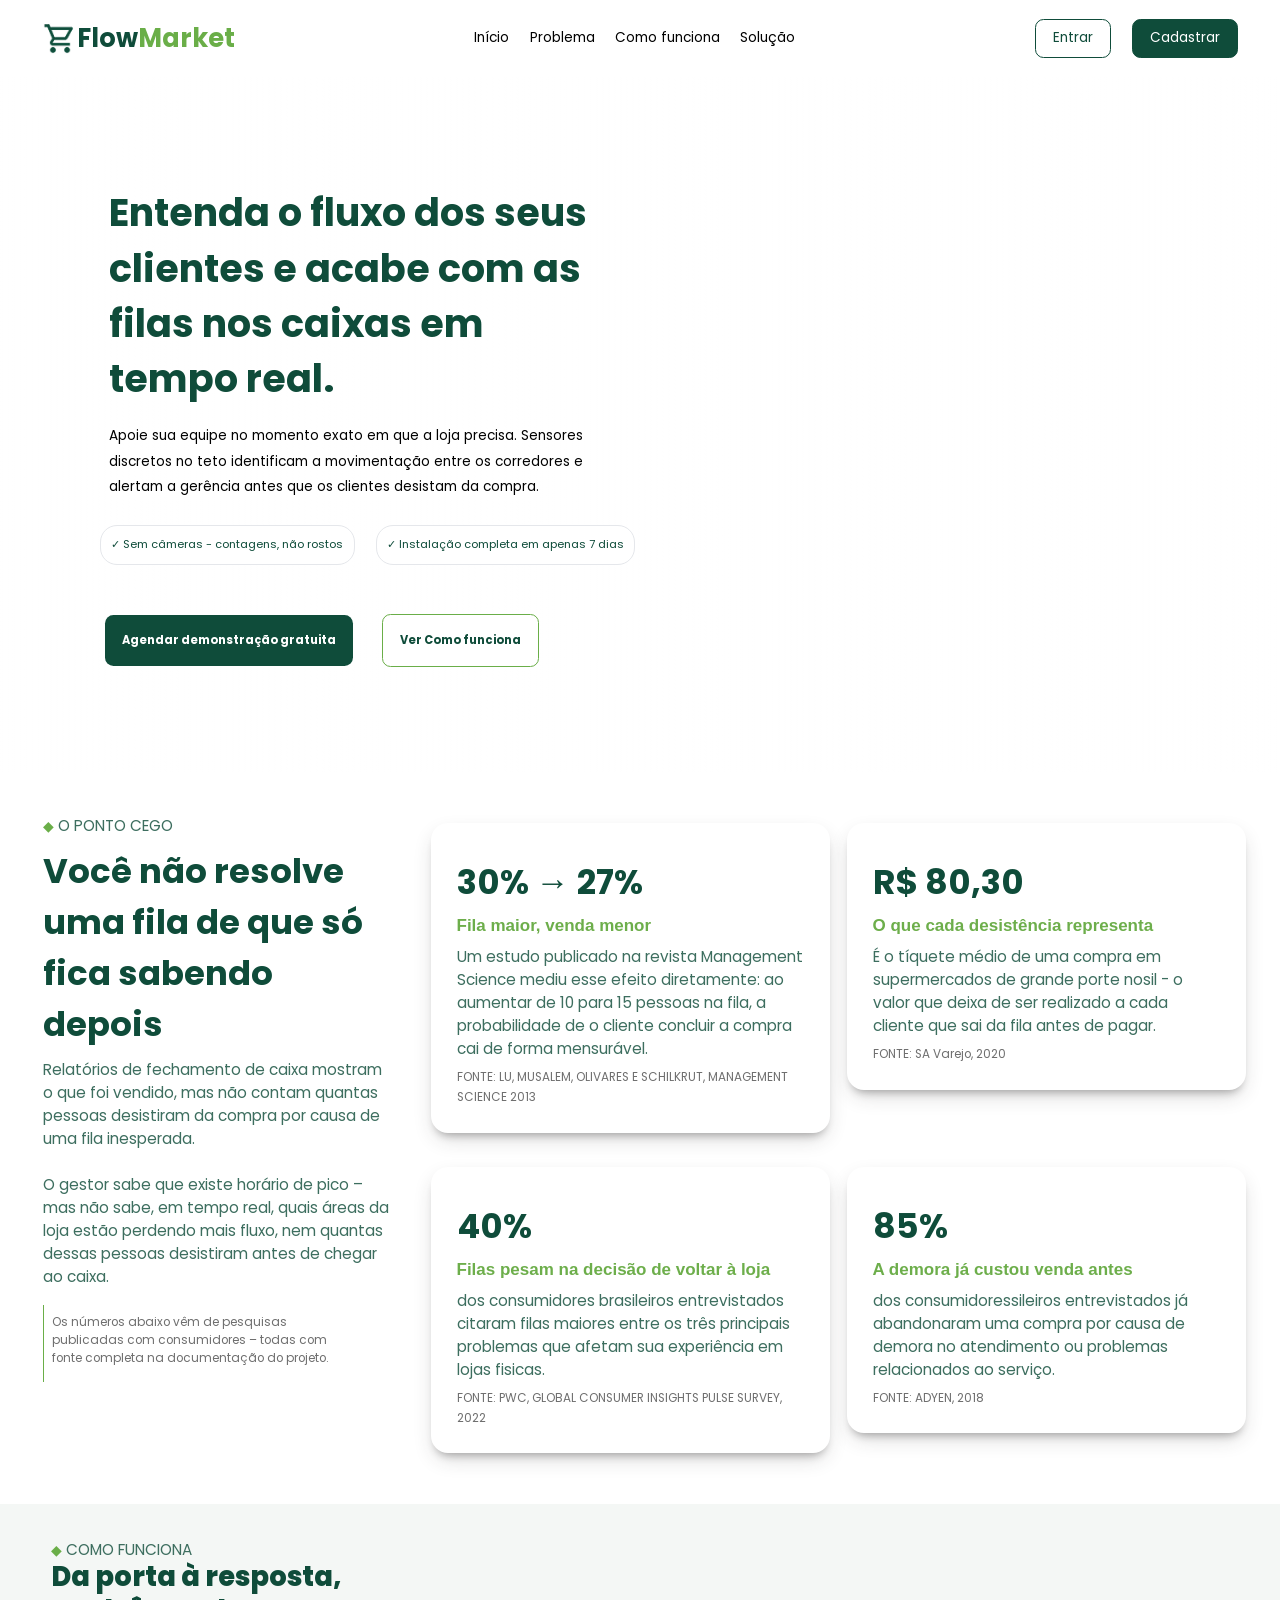
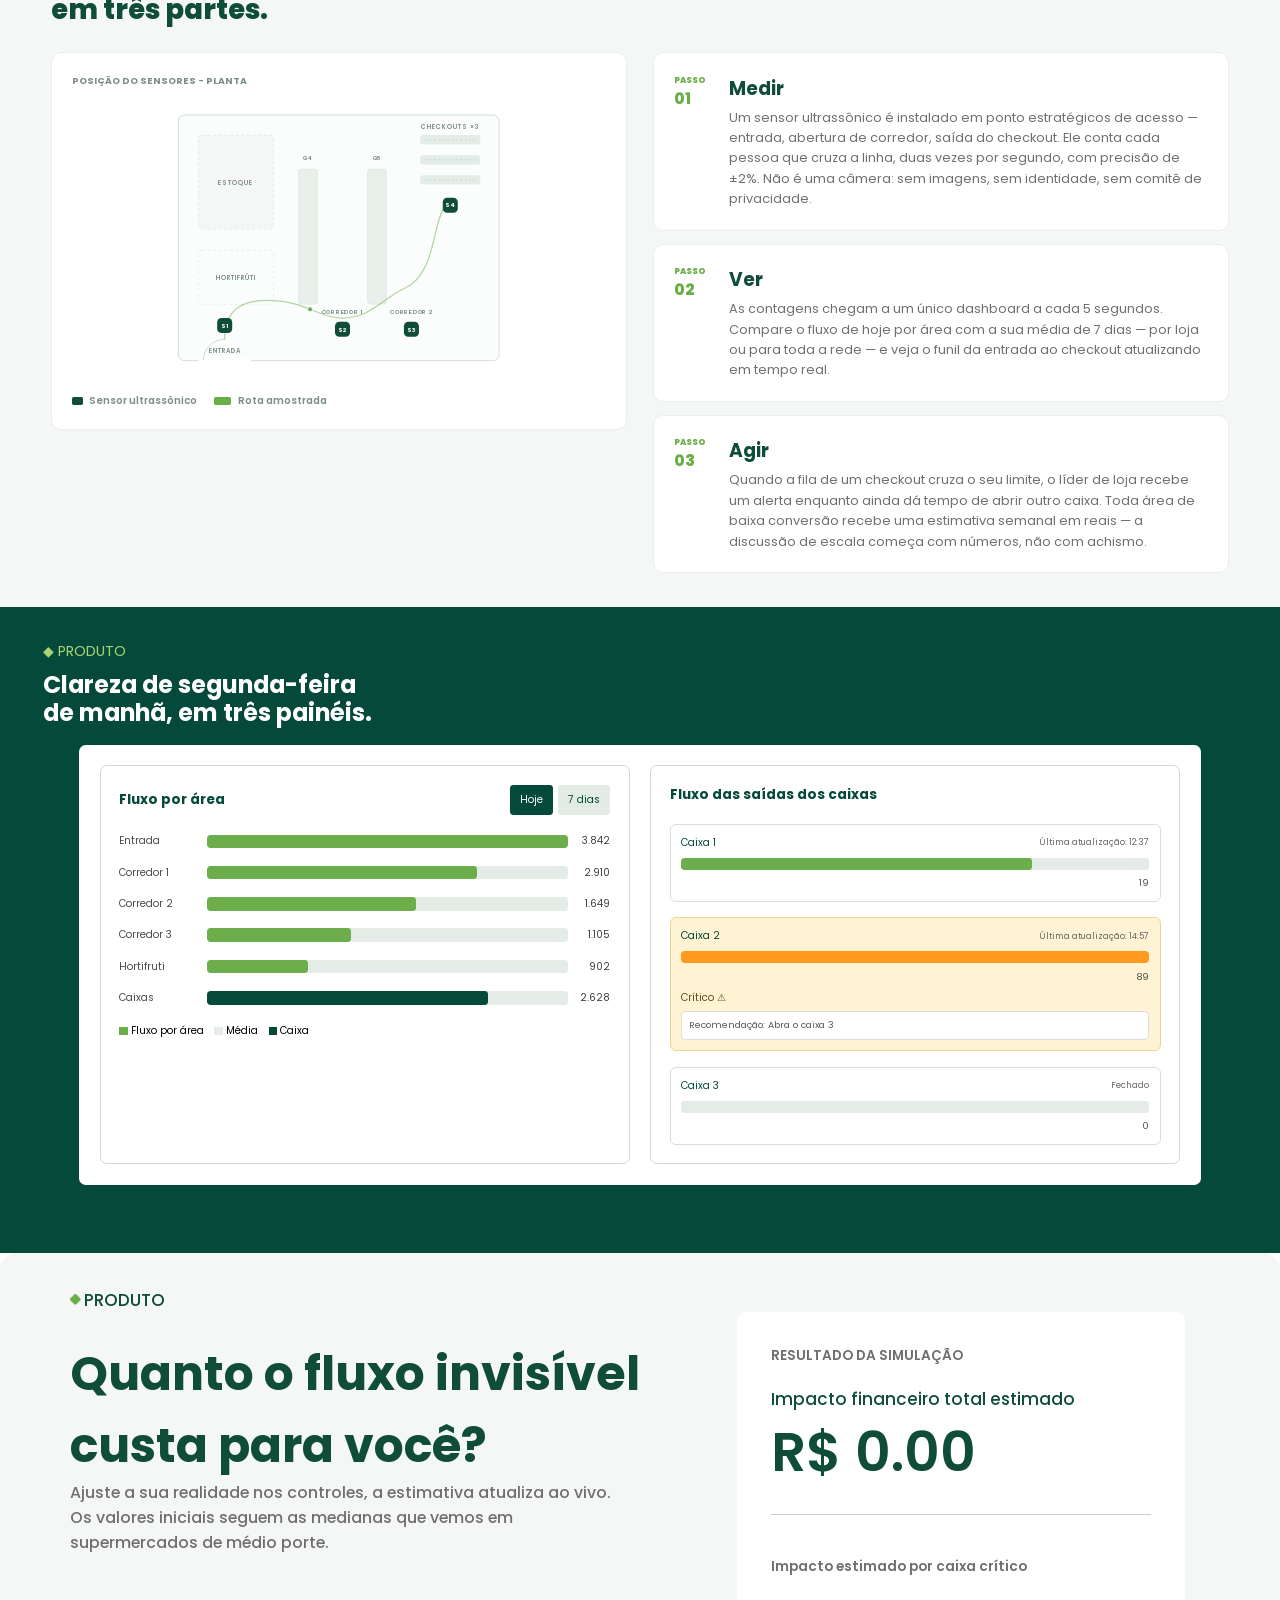
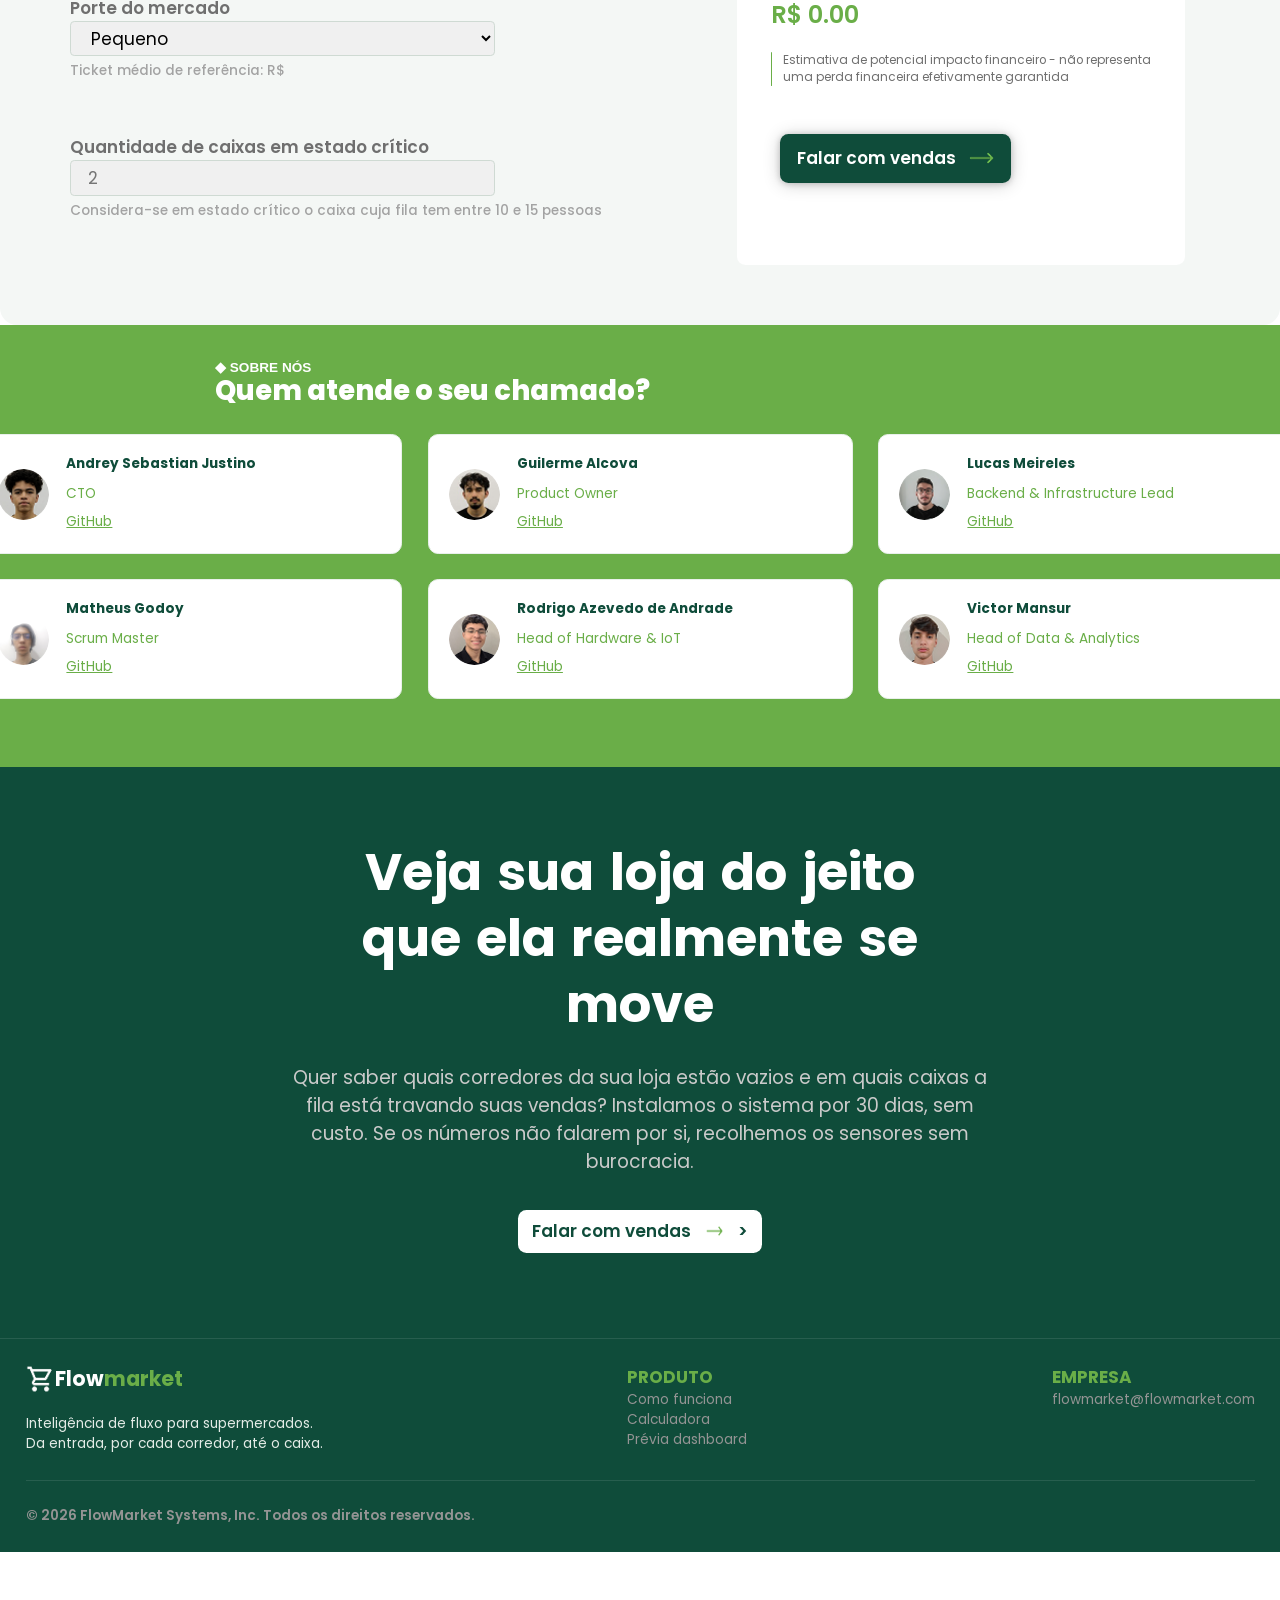
==== public/index.html @ 77f76672 "feat: adiciona páginas de dashboard, login e registros com suas respectivas funcionalidades - Criado" ====
<!DOCTYPE html>
<html lang="pt-br">

<head>
    <meta charset="UTF-8">
    <meta name="viewport" content="width=device-width, initial-scale=1.0">
    <link rel="stylesheet" href="./css/style.css">
    <title>FlowMarket</title>
</head>

<body>
    <header class="cabecaLhoDash">
        <h1>
            <div class="molduraLogo">
                <img src="./img/iconCart.png" alt="FlowMarket" />
            </div>
            Flow<span>Market</span>
        </h1>
        <nav class="navegacaoPrincipal" aria-label="Navegação principal">
            <a href="#hero">Início</a>
            <a href="#problema">Problema</a>
            <a href="#como-funciona">Como funciona</a>
            <a href="#solucao">Solução</a>
        </nav>
        <div class="acoesCabecalho">
            <a class="botaoEntrar" href="./pages/login.html">Entrar</a>
            <a class="botaoCadastrar" href="./pages/cadastro.html">Cadastrar</a>
        </div>
    </header>
    <section class="fundo_secaoHero" id="hero">
        <section class="divisao_secaoHero">
            <section class="texto_esquerdo_secaoHero">
                <h1 class="titulo_secaoHero">Entenda o fluxo dos seus clientes e acabe com as filas nos caixas em tempo
                    real.</h1>
                <p class="paragrafo_secaoHero">Apoie sua equipe no momento exato em que a loja precisa. Sensores
                    discretos no teto
                    identificam a movimentação
                    entre os corredores e alertam a gerência antes que os clientes desistam da compra.</p>
                <div>
                    <span class="salsicha">✓ Sem câmeras - contagens, não rostos</span>
                    <span class="salsicha">✓ Instalação completa em apenas 7 dias</span><br><br>
                </div>

                <div>
                    <button class="botao_agendar_secaoHero">Agendar demonstração gratuita</button>
                    <button class="botao_comoFunciona_secaoHero">Ver Como funciona</button>
                </div>
            </section>
        </section>
    </section>


    <!--PROBLEMA-->
    <section class="divisao_secaoProblema" id="problema">
        <section>
            <span class="cego_secaoProblema">◆</span><span class="paragrafo_secaoProblema"> O PONTO CEGO</span>

            <p class="titulo_eSubs_secaoProblema"> Você não resolve uma fila de que só fica sabendo depois</p>

            <div class="paragrafo_secaoProblema">

                Relatórios de fechamento de caixa mostram o que foi vendido, mas não contam quantas pessoas
                desistiram da compra por causa de uma fila inesperada.
                <br><br>
                O gestor sabe que existe horário de pico – mas não sabe, em tempo real, quais áreas da loja
                estão perdendo mais fluxo, nem quantas dessas pessoas desistiram antes de chegar ao caixa.


            </div>
            <div class="risco_secaoProblema">

                <div class="fonte_secaoProblema">
                    Os números abaixo vêm de pesquisas publicadas com consumidores – todas com fonte completa na
                    documentação do projeto.
                </div>
            </div>

        </section>


        <section class="blocos_secaoProblema">

            <div class="card_individual_secaoProblema">
                <h3 class="titulo_eSubs_secaoProblema">30% → 27%</h3>
                <h5 class="sub-tituloBlocos_secaoProblema ">Fila maior, venda menor</h5>
                <p class="paragrafo_secaoProblema">Um estudo publicado na revista Management Science mediu esse efeito
                    diretamente:
                    ao aumentar de 10 para 15 pessoas na fila, a probabilidade de o cliente concluir a
                    compra
                    cai de forma mensurável.</p>
                <span class="fonte_secaoProblema"> FONTE: LU, MUSALEM, OLIVARES E SCHILKRUT, MANAGEMENT SCIENCE
                    2013</span>

            </div>

            <div class="card_individual_secaoProblema">
                <h3 class="titulo_eSubs_secaoProblema">R$ 80,30</h3>
                <h5 class="sub-tituloBlocos_secaoProblema ">O que cada desistência representa</h5>
                <p class="paragrafo_secaoProblema">É o tíquete médio de uma compra em supermercados de grande porte
                    nosil - o valor
                    que
                    deixa de ser realizado a cada cliente que sai da fila antes de pagar.</p>
                <span class="fonte_secaoProblema">FONTE: SA Varejo, 2020</span>
            </div>

            <div class="card_individual_secaoProblema">
                <h3 class="titulo_eSubs_secaoProblema">40%</h3>
                <h5 class="sub-tituloBlocos_secaoProblema ">Filas pesam na decisão de voltar à loja</h5>
                <p class="paragrafo_secaoProblema">dos consumidores brasileiros entrevistados citaram filas maiores
                    entre os três
                    principais
                    problemas que afetam sua experiência em lojas fisicas.</p>
                <span class="fonte_secaoProblema"> FONTE: PWC, GLOBAL CONSUMER INSIGHTS PULSE SURVEY, 2022</span>
            </div>

            <div class="card_individual_secaoProblema">
                <h3 class="titulo_eSubs_secaoProblema">85%</h3>
                <h5 class="sub-tituloBlocos_secaoProblema ">A demora já custou venda antes</h5>
                <p class="paragrafo_secaoProblema">dos consumidoressileiros entrevistados já abandonaram uma compra por
                    causa de
                    demora
                    no atendimento ou problemas relacionados ao serviço.</p>
                <span class="fonte_secaoProblema">FONTE: ADYEN, 2018</span>
            </div>

        </section>
    </section>



    <div class="body-f" id="como-funciona">
            <div class="div-header">
                <span class="cego_secaoProblema">◆</span>
                <span class="paragrafo_secaoProblema">COMO FUNCIONA</span>
                <h1 class="h1-como_funciona">Da porta à resposta,<br>em três partes.</h1>
            </div>
            
        <div class="container_planta">
            <div class="content-grid">
                <div class="card card-diagram">
                    <h2 class="card-title">POSIÇÃO DO SENSORES - PLANTA</h2>


                    <div class="floorplan-placeholder">

                        <svg preserveAspectRatio="xMidYMid meet" viewBox="0 0 560 440" fill="none" style="width:100%"
                            aria-label="Planta da loja com sensores">
                            <rect x="24" y="24" width="512" height="392" rx="10" fill="#FBFDFC" stroke="#0F4C3A"
                                stroke-opacity=".18" stroke-width="1.5" />
                            <rect x="56" y="56" width="120" height="150" rx="6" fill="#F4F7F5" stroke="#0F4C3A"
                                stroke-opacity=".14" stroke-dasharray="4 5" />
                            <text x="116" y="136" text-anchor="middle" font-size="10" font-weight="600"
                                letter-spacing="1.6" fill="#7c8f87" font-family="Poppins">ESTOQUE</text>
                            <rect x="410" y="56" width="96" height="15" rx="4" fill="#E4ECE7" />
                            <rect x="410" y="88" width="96" height="15" rx="4" fill="#E4ECE7" />
                            <rect x="410" y="120" width="96" height="15" rx="4" fill="#E4ECE7" />
                            <line x1="418" y1="63.5" x2="498" y2="63.5" stroke="#0F4C3A" stroke-opacity=".25"
                                stroke-dasharray="3 4" />
                            <line x1="418" y1="95.5" x2="498" y2="95.5" stroke="#0F4C3A" stroke-opacity=".25"
                                stroke-dasharray="3 4" />
                            <line x1="418" y1="127.5" x2="498" y2="127.5" stroke="#0F4C3A" stroke-opacity=".25"
                                stroke-dasharray="3 4" />
                            <text x="458" y="46" text-anchor="middle" font-size="10" font-weight="600"
                                letter-spacing="1.6" fill="#7c8f87" font-family="Poppins">CHECKOUTS ×3</text>
                            <rect x="216" y="110" width="30" height="216" rx="5" fill="#E9F0EB" stroke="#0F4C3A"
                                stroke-opacity=".1" />
                            <rect x="326" y="110" width="30" height="216" rx="5" fill="#E9F0EB" stroke="#0F4C3A"
                                stroke-opacity=".1" />
                            <text x="231" y="96" text-anchor="middle" font-size="9.5" font-weight="600"
                                letter-spacing="1.2" fill="#7c8f87" font-family="Poppins">G4</text>
                            <text x="341" y="96" text-anchor="middle" font-size="9.5" font-weight="600"
                                letter-spacing="1.2" fill="#7c8f87" font-family="Poppins">G5</text>
                            <text x="286" y="342" text-anchor="middle" font-size="9.5" font-weight="600"
                                letter-spacing="1.2" fill="#7c8f87" font-family="Poppins">CORREDOR 1</text>
                            <text x="396" y="342" text-anchor="middle" font-size="9.5" font-weight="600"
                                letter-spacing="1.2" fill="#7c8f87" font-family="Poppins">CORREDOR 2</text>
                            <rect x="56" y="240" width="120" height="86" rx="6" stroke="#0F4C3A" stroke-opacity=".14"
                                stroke-dasharray="4 5" />
                            <text x="116" y="288" text-anchor="middle" font-size="10" font-weight="600"
                                letter-spacing="1.6" fill="#7c8f87" font-family="Poppins">HORTIFRÚTI</text>
                            <line x1="56" y1="416" x2="140" y2="416" stroke="#fff" stroke-width="4" />
                            <path d="M64,416 a34,34 0 0 1 34,-34" stroke="#0F4C3A" stroke-opacity=".25"
                                stroke-width="1.2" />
                            <text x="98" y="404" text-anchor="middle" font-size="10" font-weight="600"
                                letter-spacing="1.6" fill="#7c8f87" font-family="Poppins">ENTRADA</text>
                            <path id="plan-route"
                                d="M98,382 C98,330 130,318 176,320 C226,322 250,348 286,348 C330,348 348,318 386,300 C420,284 428,240 436,206 C442,180 448,168 458,162"
                                stroke="#6AAE48" stroke-opacity=".5" stroke-width="2" stroke-linecap="round"
                                class="flow-dash" />
                            <circle r="4" fill="#6AAE48" stroke="#fff" stroke-width="1.4">
                                <animateMotion dur="7s" repeatCount="indefinite">
                                    <mpath href="#plan-route" />
                                </animateMotion>
                            </circle>
                            <g>
                                <circle cx="98" cy="360" r="7" fill="#6AAE48" class="sd" />
                                <rect x="86" y="348" width="24" height="24" rx="7" fill="#0F4C3A" /><text x="98"
                                    y="363.5" text-anchor="middle" fill="#fff" font-size="9.5" font-weight="700"
                                    font-family="Poppins">S1</text>
                            </g>
                            <g>
                                <circle cx="286" cy="366" r="7" fill="#6AAE48" class="sd" />
                                <rect x="274" y="354" width="24" height="24" rx="7" fill="#0F4C3A" /><text x="286"
                                    y="369.5" text-anchor="middle" fill="#fff" font-size="9.5" font-weight="700"
                                    font-family="Poppins">S2</text>
                            </g>
                            <g>
                                <circle cx="396" cy="366" r="7" fill="#6AAE48" class="sd" />
                                <rect x="384" y="354" width="24" height="24" rx="7" fill="#0F4C3A" /><text x="396"
                                    y="369.5" text-anchor="middle" fill="#fff" font-size="9.5" font-weight="700"
                                    font-family="Poppins">S3</text>
                            </g>
                            <g>
                                <circle cx="458" cy="168" r="7" fill="#6AAE48" class="sd" />
                                <rect x="446" y="156" width="24" height="24" rx="7" fill="#0F4C3A" /><text x="458"
                                    y="171.5" text-anchor="middle" fill="#fff" font-size="9.5" font-weight="700"
                                    font-family="Poppins">S4</text>
                            </g>
                        </svg>
                    </div>


                    <div class="legend">
                        <div class="legend-item">
                            <span class="legend-color sensor-color"></span>
                            <span>Sensor ultrassônico</span>
                        </div>
                        <div class="legend-item">
                            <span class="legend-color route-color"></span>
                            <span>Rota amostrada</span>
                        </div>
                    </div>
                </div>


                <div class="steps-column">


                    <div class="card step-card step-1">
                        <div class="step-badge">
                            <span class="step-label">PASSO</span>
                            <span class="step-number">01</span>
                        </div>
                        <div class="step-content">
                            <h3 class="h3-como_funciona">Medir</h3>
                            <p class="p-como_funciona">Um sensor ultrassônico é instalado em ponto estratégicos de
                                acesso — entrada, abertura de corredor, saída do checkout. Ele conta cada pessoa que
                                cruza a linha, duas vezes por segundo, com precisão de ±2%. Não é uma câmera: sem
                                imagens, sem identidade, sem comitê de privacidade.</p>
                        </div>
                    </div>


                    <div class="card step-card step-2">
                        <div class="step-badge">
                            <span class="step-label">PASSO</span>
                            <span class="step-number">02</span>
                        </div>
                        <div class="step-content">
                            <h3 class="h3-como_funciona">Ver</h3>
                            <p class="p-como_funciona">As contagens chegam a um único dashboard a cada 5 segundos.
                                Compare o fluxo de hoje por área com a sua média de 7 dias — por loja ou para toda a
                                rede — e veja o funil da entrada ao checkout atualizando em tempo real.</p>
                        </div>
                    </div>


                    <div class="card step-card step-3">
                        <div class="step-badge">
                            <span class="step-label">PASSO</span>
                            <span class="step-number">03</span>
                        </div>
                        <div class="step-content">
                            <h3 class="h3-como_funciona">Agir</h3>
                            <p class="p-como_funciona">Quando a fila de um checkout cruza o seu limite, o líder de loja
                                recebe um alerta enquanto ainda dá tempo de abrir outro caixa. Toda área de baixa
                                conversão recebe uma estimativa semanal em reais — a discussão de escala começa com
                                números, não com achismo.</p>
                        </div>
                    </div>

                </div>

            </div>
        </div>
    </div>

    <section class="fundo" id="solucao">

        <!-- Cabeçalho da página -->
        <div class="ajustes">
            <div class="cabecalho">
                <p class="nomePagina">◆ PRODUTO</p>
                <h1>Clareza de segunda-feira<br>
                    de manhã, em três painéis.</h1>
            </div>

            <!-- Caixa branca que contém os dois painéis -->
            <div class="conteinerPrincipal">

                <!-- Painel da esquerda -->
                <div class="conteiner-grafico1">

                    <div class="cabecalhoGrafico">
                        <h2>Fluxo por área</h2>

                        <div class="opcoes-periododedias">
                            <button>Hoje</button>
                            <button>7 dias</button>
                        </div>
                    </div>

                    <!-- Barras do fluxo por área -->
                    <div class="linhaGrafico">
                        <span>Entrada</span>
                        <div class="barraFundo">
                            <div class="grafico1verdeclaro"></div>
                        </div>
                        <small>3.842</small>
                    </div>

                    <div class="linhaGrafico">
                        <span>Corredor 1</span>
                        <div class="barraFundo">
                            <div class="grafico2verdeclaro"></div>
                        </div>
                        <small>2.910</small>
                    </div>

                    <div class="linhaGrafico">
                        <span>Corredor 2</span>
                        <div class="barraFundo">
                            <div class="grafico3verdeclaro"></div>
                        </div>
                        <small>1.649</small>
                    </div>

                    <div class="linhaGrafico">
                        <span>Corredor 3</span>
                        <div class="barraFundo">
                            <div class="grafico4verdeclaro"></div>
                        </div>
                        <small>1.105</small>
                    </div>

                    <div class="linhaGrafico">
                        <span>Hortifruti</span>
                        <div class="barraFundo">
                            <div class="grafico5verdeclaro"></div>
                        </div>
                        <small>902</small>
                    </div>

                    <div class="linhaGrafico">
                        <span>Caixas</span>
                        <div class="barraFundo">
                            <div class="grafico1verdeescuro"></div>
                        </div>
                        <small>2.628</small>
                    </div>

                    <!-- Legenda das cores -->
                    <div class="legenda">
                        <span><i class="corVerde"></i> Fluxo por área</span>
                        <span><i class="corMedia"></i> Média</span>
                        <span><i class="corEscura"></i> Caixa</span>
                    </div>

                </div>

                <!-- Painel da direita -->
                <div class="conteiner-grafico2">

                    <div class="cabecalhoGrafico">
                        <h2>Fluxo das saídas dos caixas</h2>
                    </div>

                    <!-- Caixa 1: barra verde -->
                    <div class="cartaoCaixa">
                        <div class="textoCaixa">
                            <span>Caixa 1</span>
                            <small>Última atualização: 12:37</small>
                        </div>

                        <div class="barraFundo barraCaixa">
                            <div class="grafico1laranja"></div>
                        </div>

                        <small class="numeroCaixa">19</small>
                    </div>

                    <!-- Caixa 2: barra laranja e aviso -->
                    <div class="cartaoCaixa avisoCaixa">
                        <div class="textoCaixa">
                            <span>Caixa 2</span>
                            <small>Última atualização: 14:57</small>
                        </div>

                        <div class="barraFundo barraCaixa">
                            <div class="grafico2laranja"></div>
                        </div>

                        <small class="numeroCaixa">89</small>

                        <div class="textoCritico">
                            <p>Crítico ⚠</p>
                            <div class="recomendacao">
                                Recomendação: Abra o caixa 3
                            </div>
                        </div>
                    </div>

                    <!-- Caixa 3: barra sem preenchimento -->
                    <div class="cartaoCaixa">
                        <div class="textoCaixa">
                            <span>Caixa 3</span>
                            <small>Fechado</small>
                        </div>

                        <div class="barraFundo barraCaixa">
                            <div class="grafico3laranja"></div>
                        </div>

                        <small class="numeroCaixa">0</small>
                    </div>

                </div>

            </div>
        </div>

    </section>

    <section class="calculadora_panel">
        <div class="calculadora">
            <span class="medium green center" style="font-size: 20px;"> <img src="img/Rectangle.png" alt="cristal">
                PRODUTO </span>
            <h1 class="title"> Quanto o fluxo invisível <br> custa para você? </h1>
            <h3 class="medium"> Ajuste a sua realidade nos controles, a estimativa atualiza ao vivo. <br> Os valores
                iniciais seguem as
                medianas que vemos em <br> supermercados de médio porte. </h3><br><br>

            <div class="input">
                Porte do mercado <br>
                <select name="" id="ipt_escala" onchange="calcular()">
                    <option selected="selected" value="pequeno">Pequeno</option>
                    <option value="medio">Médio</option>
                    <option value="grande">Grande</option>
                </select> <br>
                <span class="subtitle">Ticket médio de referência: R$ <span id="valor_ticket"></span></span><br><br>
                <br>
            </div>

            <div class="input">Quantidade de caixas em estado crítico<br><input type="number" id="ipt_caixas"
                    placeholder="2" oninput="calcular()"><br>
                <span class="subtitle">Considera-se em estado crítico o caixa cuja fila tem entre 10 e 15 pessoas</span>
            </div> <br><br>

        </div>

        <div class="mostra">
            <span class="semibold">RESULTADO DA SIMULAÇÃO</span><br><br>
            <span class="medium medium_size" style="color: #0F4C3A;">Impacto financeiro total estimado</span> <br>
            <span class="semibold green" style="font-size: 64px;">
                R$ <span id="total">0.00</span>
            </span>

            <div class="linha"></div><br>

            <span class="semibold">Impacto estimado por caixa crítico<br><br>
                <span class="lime" style="font-size: 28px;">R$ <span id="total_por_caixa">0.00</span></span>
            </span><br><br>
            <div class="aviso">
                <div class="linha_verde"></div>
                <span style="font-size: 14px;">
                    Estimativa de potencial impacto financeiro - não representa <br>
                    uma perda financeira efetivamente garantida
                </span>
            </div> <br><br>


            <button class="btn_calculadora" onclick="saiba_mais()">Falar com vendas<img src="img/Right_Arrow.png"
                    style="margin-left: 15px;" alt="flecha"></button><br><br>
        </div>
    </section>

    <div class="corpo-principal">
        <div class="container">



            <div class="div-cabecalho">
                <span class="sub-titulo">◆ SOBRE NÓS</span>
                <h1 class="h1-stilo">Quem atende o seu chamado?</h1>
            </div>

            <div class="container-time">


                <div class="card card_membro">
                    <img src="./img/andrey.png" alt="Andrey Sebastian Justino" class="avatar">
                    <div class="membro-info">
                        <h3 class="h3-stilo">Andrey Sebastian Justino</h3>
                        <span class="sub_titulo2">CTO</span>
                        <a href="" class="sub_titulo2">GitHub</a>
                    </div>
                </div>

                <div class="card card_membro">
                    <img src="./img/guilerme.png" alt="Guilerme Alcova" class="avatar">
                    <div class="membro-info">
                        <h3 class="h3-stilo">Guilerme Alcova</h3>
                        <span class="sub_titulo2">Product Owner</span>
                        <a href="" class="sub_titulo2">GitHub</a>
                    </div>
                </div>

                <div class="card card_membro">
                    <img src="./img/lucas.pg.png" alt="Lucas Meireles" class="avatar">
                    <div class="membro-info">
                        <h3 class="h3-stilo">Lucas Meireles</h3>
                        <span class="sub_titulo2">Backend & Infrastructure Lead</span>
                        <a href="" class="sub_titulo2">GitHub</a>
                    </div>
                </div>

                <div class="card card_membro">
                    <img src="./img/matheus.png" alt="Matheus Godoy" class="avatar">
                    <div class="membro-info">
                        <h3 class="h3-stilo">Matheus Godoy</h3>
                        <span class="sub_titulo2">Scrum Master</span>
                        <a href="" class="sub_titulo2">GitHub</a>
                    </div>
                </div>

                <div class="card card_membro">
                    <img src="./img/rodrigo.png" alt="Rodrigo Azevedo de Andrade" class="avatar">
                    <div class="membro-info">
                        <h3 class="h3-stilo">Rodrigo Azevedo de Andrade</h3>
                        <span class="sub_titulo2">Head of Hardware & IoT</span>
                        <a href="" class="sub_titulo2">GitHub</a>
                    </div>
                </div>

                <div class="card card_membro">
                    <img src="./img/victor.png" alt="Victor Mansur" class="avatar">
                    <div class="membro-info">
                        <h3 class="h3-stilo">Victor Mansur</h3>
                        <span class="sub_titulo2">Head of Data & Analytics</span>
                        <a href="" class="sub_titulo2">GitHub</a>
                    </div>
                </div>
            </div>


        </div>

    </div>

    <section class="cta-body">
        <div>
            <h1 class="title-cta">Veja sua loja do jeito que ela realmente se move</h1>
        </div>
        <div>
            <p class="text-cta">Quer saber quais corredores da sua loja estão vazios e em quais caixas a fila
                está travando suas vendas? Instalamos o sistema por 30 dias, sem custo. Se
                os números não falarem por si, recolhemos os sensores sem burocracia.</p>
        </div>
        <div>
            <button class="text-button-cta">Falar com vendas<img src="img/seta.png" class="icon-cta">>
            </button>
        </div>
    </section>

    <footer class="footer_panel">
        <div class="footer_row">
            <div class="footer_tab white"> <span class="logo"><img src="img/Shopping_Cart.png" alt="Carrinho"><b
                        style="color: white;">Flow</b>market</span><br> Inteligência de fluxo para supermercados.
                <br> Da entrada, por cada corredor, até o caixa.
            </div>
            <div class="footer_tab">
                <h2>PRODUTO</h2> Como funciona <br> Calculadora <br> Prévia dashboard
            </div>
            <div class="footer_tab ">
                <h2>EMPRESA</h2> flowmarket@flowmarket.com
            </div>
        </div>
        <span class="footer_direitos"> © 2026 FlowMarket Systems, Inc. Todos os direitos reservados. </span>
    </footer>
</body>
<script>
    function calcular() {
        let escala = ipt_escala.value;
        let caixas = Number(ipt_caixas.value);
        let ticket = 0;
        let clientes = 0;

        if (caixas <= 0) {
            caixas = 0
        }

        if (escala == 'pequeno') {
            ticket = 57.90
            clientes = 5
        } else if (escala == 'medio') {
            ticket = 69.10
            clientes = 7
        } else if (escala == 'grande') {
            ticket = 80.30
            clientes = 10
        }

        valor_ticket.innerHTML = ticket;

        let renda_total = Number(ticket * caixas * clientes).toFixed(2);
        let perda_caixa = Number(renda_total * 0.1).toFixed(2);
        let total_caixa = perda_caixa / caixas;

        total.innerHTML = perda_caixa

        if (isNaN(total_caixa) || caixas <= 0) {
            total_por_caixa.innerHTML = 0.00
        }
        else {
            total_por_caixa.innerHTML = (total_caixa).toFixed(2)
        }
    }

    function saiba_mais() {
        alert("Link para outra página")
    }
</script>

</html>
---- public/css/style.css ----
@import url('https://fonts.googleapis.com/css2?family=Poppins:wght@400;500;600;700&display=swap');
body{
    zoom: 0.85;
}
*{
    margin: 0;
    padding: 0;
    box-sizing: border-box;
    font-family: "Poppins", sans-serif;
}

.cabecaLhoDash {
    display: flex;
    align-items: center;
    justify-content: space-between;
    gap: 32px;
    padding: 20px 50px;
}

.cabecaLhoDash h1 {
    display: flex;
    align-items: center;
    flex-shrink: 0;
    color: #0F4C3A;
    font-size: 30px;
}

.cabecaLhoDash h1 span {
    color: #6AAE48;
}

.cabecaLhoDash .molduraLogo {
    height: 50px;
    width: 40px;
}

.cabecaLhoDash .molduraLogo img {
    height: 100%;
    width: 100%;
}

.navegacaoPrincipal,
.acoesCabecalho {
    display: flex;
    align-items: center;
    gap: 24px;
}

.navegacaoPrincipal a {
    color: #000000;
    cursor: pointer;
    text-decoration: none;
    transition: color 0.2s ease, font-weight 0.2s ease;
}

.navegacaoPrincipal a:hover {
    color: #6AAE48;
    font-weight: bold;
}

.acoesCabecalho a {
    display: inline-flex;
    align-items: center;
    justify-content: center;
    min-height: 44px;
    padding: 10px 20px;
    border: 2px solid #0F4C3A;
    border-radius: 10px;
    text-decoration: none;
    transition: border-color 0.2s ease, background-color 0.2s ease, color 0.2s ease;
}

.botaoEntrar {
    color: #0F4C3A;
    background-color: #FFFFFF;
}

.botaoEntrar:hover {
    border-color: #6AAE48;
}

.botaoCadastrar {
    color: #FFFFFF;
    background-color: #0F4C3A;
    cursor: pointer;
}

.botaoCadastrar:hover {
    background-color: #0b3d2f;
}

html {
    scroll-behavior: smooth;
}

.divisao_secaoHero {
    
    align-items: center;
    gap: 20px;
    padding: 28px;
    justify-content: space-around;
}


.texto_esquerdo_secaoHero {
    border-radius: 45px;
    padding: 80px;
    max-width: 1100px;
    align-items: flex-start;
}


.botao_agendar_secaoHero {
    gap: 20px;
    background-color: #0F4C3A;
    border: 0px solid;
    border-color: #0F4C3A;
    border-radius: 10px;
    padding: 20px;
    color: white;
    font-weight: bold;
    margin: 15px;
}

.botao_comoFunciona_secaoHero {
    gap: 20px;
    background-color: #ffff;
    border: #6aae48 2px solid;
    border-radius: 10px;
    padding: 20px;
    color: #0F4C3A;
    font-weight: bold;
    margin: 15px;

}


.titulo_secaoHero {
    color: #0F4C3A;
    font-weight: bold;
    font-size: 45px;
    margin-top: 20px;
    max-width: 570px;
    margin: 20px;
    line-height: 65px;

}

.paragrafo_secaoHero {
    max-width: 600px;
    margin: 20px;
    line-height: 30px;
}

.salsicha {
    display: inline-flex;
    align-items: center;
    gap: 5px;

    width: fit-content;
    border: solid 2px #E5E7EB;
    border-radius: 20px;
    margin: 10px;
    padding: 12px;
    margin-bottom: 20px;
    color: #0F4C3A;
    background-color: #FFFFFF;

    font-size: 13px;

}



.cartao_secaoHero {
    width: 100%;
    max-width: 500px;
    min-width: 0;
    height: auto;
    background-color: white;
    min-height: 0;
    border: #6aae48 solid 2px;
    border-radius: 20px;
    display: flex;
    flex-direction: column;
    padding: 30px;
}

.sub_lojaCentral_secaoHero {
    display: flex;
    font-weight: bold;
    font-size: 14px;
    color: #0F4C3A;
    align-items: center;
    gap: 10px;
    padding: 15px;
    border-bottom: 1px solid #6aae48;

}

.espaco_card_secaoHero {
    display: grid;
    gap: 10px;
    grid-template-columns: 1fr 1fr 1fr;
    margin-top: 20px;
    width: 100%;

}

.mini_cards_cinzas_secaoHero {
    display: grid;
    border: #E5E7EB solid 1px;
    border-radius: 12px;
    background-color: #E4ECE7;
    padding: 12px;


}

.mini_tit_dosCards_secaoHero {
    color: #0F4C3A;
    font-size: 18px;
    font-weight: bold;

}

.mini_sub_tit_dosCards_secaoHero {
    color: #A9C29C;
    font-size: 8px;
    font-weight: bold;
}

.mini_legenda_secaoHero {
    color: #6aae48;
    font-size: 10px;
    font-weight: bold;
}

.cartao_subtexto_legenda_secaoHero {
    display: flex;
    flex-direction: row;
    margin-top: 20px;
    margin-bottom: 20px;
    margin-right: 8px;
    margin-left: 8px;
    justify-content: space-between;

}

.cartao_subtitulo_secaoHero {
    display: flex;
    font-weight: bold;
    color: #0F4C3A;
    font-size: 13px;
    justify-content: flex-end;
}

.cartao_legendaGrafico_secao_hero {
    display: flex;
    align-items: center;
    font-size: 10px;
    gap: 5px;
    font-weight: bold;
}

.mini_qdd_verde_secaoHero {
    display: flex;
    width: 10px;
    min-width: 0px;
    height: 10px;
    border: #6aae48 solid 1px;
    border-radius: 2px;
    background-color: #6aae48;
}

.mini_qdd_media_secaoHero {
    display: flex;
    width: 10px;
    flex-shrink: 0px;
    height: 10px;
    border: #E4ECE7 solid 1px;
    border-radius: 2px;
    background-color: #E4ECE7;
}


.barras_legenda_secaoHero {
    color: #909090;
    display: flex;
    justify-content: flex-start;
    font-size: 14px;
}

.barra_num_secaoHero {
    display: flex;
    justify-content: flex-end;
    font-size: 10px;
}

.barra_unidade_secaoHero {
    display: grid;
    grid-template-columns: 90px minmax(0, 1fr) 50px;
    align-items: center;
    margin: 8px;
}

.entrada_barra_secaoHero {
    display: flex;
    justify-content: flex-start;
    width: 100%;
    height: 20px;
    border: #6aae48 solid 1px;
    background-color: #6aae48;
    border-radius: 5px;

}

.corredor1_secaoHero {
    display: flex;
    justify-content: flex-start;
    width: 95%;
    height: 20px;
    border: #6aae48 solid 1px;
    background-color: #6aae48;
    border-radius: 5px;
}

.corredor1_media_secaoHero {
    display: flex;
    justify-content: flex-start;
    width: 87%;
    height: 20px;
    border: #E4ECE7 solid 1px;
    background-color: #E4ECE7;
    border-radius: 5px;
}

.corredor2_secaoHero {
    display: flex;
    justify-content: flex-start;
    width: 65%;
    height: 20px;
    border: #6aae48 solid 1px;
    background-color: #6aae48;
    border-radius: 5px;
}

.corredor3_secaoHero {
    display: flex;
    justify-content: flex-start;
    width: 77%;
    height: 20px;
    border: #6aae48 solid 1px;
    background-color: #6aae48;
    border-radius: 5px;
}

.corredor3_secaoHero_media {
    display: flex;
    justify-content: flex-start;
    width: 65%;
    height: 20px;
    border: #E4ECE7 solid 1px;
    background-color: #E4ECE7;
    border-radius: 5px;
}

.caixa_secaoHero {
    display: flex;
    justify-content: flex-start;
    width: 75%;
    height: 20px;
    border: #6aae48 solid 1px;
    background-color: #6aae48;
    border-radius: 5px;
}


.aviso_secaoHero {
    display: flex;
    align-items: center;
    gap: 16px;
    margin-top: 20px;
    width: 100%;
    padding: 12px 16px;
    background-color: #F7FFAD;
    border-radius: 10px;

}

.aviso_icone {
    display: flex;
    align-items: center;
    justify-content: center;
    flex-shrink: 0;
    width: 34px;
    height: 34px;
    color: #FFFFFF;
    background-color: #FFB800;
    clip-path: polygon(50% 0%, 100% 100%, 0% 100%);
    font-size: 0;
}

.aviso_icone::after {
    content: "!";
    font-size: 22px;
    font-weight: bold;
    color: #333333;
    margin-top: 8px;
}

.aviso_conteudo_secaoHero {
    flex: 1;
    min-width: 0;
}

.aviso_titulo_secaoHero {
    color: #111111;
    font-size: 13px;
    font-weight: 700;
    margin-bottom: 3px;
}

.aviso_paragrafo_secaoHero {
    color: #22222223;
    font-size: 11px;
    line-height: 1.45;
    margin: 0;
    max-width: 300px;
}

.fundo_secaoHero {
min-height: 330px;
    background:
        linear-gradient(to left, 
            rgba(255, 255, 255, 0.171), 
            rgba(255, 255, 255, 1)
        ),
        url("https://statics.otvfoco.com.br/2026/02/1-29.webp") center / cover no-repeat;
}


@media (max-width: 768px) {
    .divisao_secaoHero {
        flex-direction: column;
        padding: 10px;
    }

    .titulo_secaoHero {
        font-size: 30px;
        line-height: 40px;
    }

    .cartao_secaoHero {
        padding: 10px;
    }

    .mini_tit_dosCards_secaoHero {
        font-size: 14px;
    }

    .espaco_card_secaoHero {
        grid-template-columns: 1fr 1fr;
    }

    .botao_agendar_secaoHero {
        padding: 10px;
        margin: 5px;
    }

    .botao_comoFunciona_secaoHero {
        padding: 10px;
        margin: 5px;
    }
}






.cego_secaoProblema {  

 

    color: #6aae48;  

 

}  

 

  

 

.paragrafo_secaoProblema {  

 

    flex: 1;  

 

    color: #3D6E5F;  

 

    font-size: 18px;  

 

    max-width: 450px;  

 

    margin-bottom: 8.5px;  

 

}  

 

  

 

.divisao_secaoProblema {  

    display: flex;  

 

    padding: 50px;  

 

    justify-content: space-around;  

 

    align-items: flex-start;  

 

    gap: 40px;  

 

  

 

}  

 

  

 

.risco_secaoProblema {  

 

    border-left: solid 1px #6aae48;  

 

    min-height: 90px;  

 

    padding: 10px;  

 

    margin-top: 20px;  

 

}  

 

  

 

.fonte_secaoProblema {  

 

    font-size: 14px;  

 

    line-height: 1.5;  

 

    color: #6F6F6F;  

 

    max-width: 340px;  

 

    align-items: center;  

 

    text-align: left;  

 

}  

 

  

 

  

 

  

 

.titulo_eSubs_secaoProblema {  

 

    color: #0F4C3A;  

 

    font-weight: bold;  

 

    font-size: 40px;  

 

    margin-bottom: 10px;  

 

    margin-top: 10px;  

 

    max-width: 400px;  

 

}  

 

  

 

.blocos_secaoProblema {  

 

    display: grid;  

 

    grid-template-columns: 2fr 2fr;  

 

    gap: 20px;  

 

}  

 

  

 

  

 

.sub-tituloBlocos_secaoProblema {  

 

    color: #6dae4b;  

 

    font-weight: bold;  

 

    font-family: sans-serif;  

 

    font-size: 20px;  

 

    margin-bottom: 10px;  

 

  

 

}  

 

  

 

.card_individual_secaoProblema {  

 

    width: 100%;  

 

    max-width: 500px;  

 

    min-width: 0;  

 

  

 

    height: fit-content;  

 

    background-color: white;  

 

    box-shadow: 0 10px 25px -5px rgba(46, 40, 40, 0.2),  

 

        0 8px 10px -6px rgba(0, 0, 0, 0.3);  

 

    border-radius: 20px;  

 

    margin: 10px;  

 

    padding: 30px;  

 

}  

 

@media(max-width: 768px) { 

    .divisao_secaoProblema { 

        flex-direction: column; 

        align-items: stretch; 

        padding: 24px; 

    } 

 

    .blocos_secaoProblema { 

        grid-template-columns: 1fr; 

        gap: 15px 

    } 

 

    .paragrafo_secaoProblema { 

        font-size: 16px; 

    } 

 

    .titulo_eSubs_secaoProblema { 

        font-size: 30px; 

    } 

 

    .fonte_secaoProblema { 

        font-size: 13px; 

    } 

 

    .card_individual_secaoProblema { 

        padding: 20px; 

    } 

 

} 

.corpo-principal {
    background-color: #6AAE48;
    display: flex;
    justify-content: center;
    padding: 40px 20px;
    width: 100%;
    color: #6F6F6F;
    padding-bottom: 80px;
}

.container_planta{
display: flex;
    align-items: stretch;
    margin: 0 auto;
    max-width: 100%;
    width: 100%;
}

.container{
    max-width: 1000px;
    width: 100%;
}

.h1-stilo {
    color: #ffff;
}

.div-cabecalho .h1-stilo {
    color: #ffff;
    font-size: 32px;
    font-weight: 800;
    line-height: 1.2;
    margin-bottom: 32px;
}

.sub-titulo {
    color: #ffff;
    font-size: 16px;
    font-family: 'Popins', sans-serif;
    font-weight: 700;
    display: block;

}

.container-time {
    display: grid;
    justify-content: center;
    grid-template-columns: repeat(3, 1fr);
    gap: 30px;
}

.h3-stilo {
    color: #ffff;
}

.card_membro {
    display: flex;
    align-items: center;
    gap: 20px;
    width: 500px;
}

.avatar {
    width: 60px;
    height: 60px;
    border-radius: 50%;
    object-fit: cover;
}

.membro-info {
    display: flex;
    flex-direction: column;
    gap: 10px;

}

.membro-info .h3-stilo {
    color: #0F4C3A;
    font-size: 16px;
    font-weight: 700;
    line-height: 1.2;
    margin-bottom: 4px;
}

.style-link {
    color: #6AAE48;
    text-decoration: none;
}

.sub_titulo2 {
    color: #6AAE48;
    font-weight: 400;
}

@media (max-width: 1000px) {
    .container-time {
        grid-template-columns: repeat(2, 1fr);
    }
}

@media (max-width: 800px) {
    .corpo-principal {
        height: auto;
        padding: 32px 16px;
    }

    .container-time {
        grid-template-columns: 1fr;
    }

    .div-cabecalho .h1-stilo {
        font-size: 28px;
        margin-bottom: 24px;
    }
}


.body-f {
    display: flex;
    flex-direction: column;
    background-color: #F4F7F5;
    width: 100%;
    color: #6F6F6F;
    padding: 40px 60px;
}

.body-f .container {
    width: 100%;
    max-width: 100%;
    display: flex;
    align-items: stretch;
    justify-content: center;
}

.div-header .h1-como_funciona {
    color: #0F4C3A;
    font-size: 32px;
    font-weight: 800;
    line-height: 1.2;
    margin-bottom: 30px;
}


.content-grid {
    display: grid;
    grid-template-columns: repeat(2, minmax(0, 1fr));
    gap: 30px;
    width: 100%;
    max-width: none;
    margin: 0;
    align-items: stretch;
}


.content-grid .card {
    width: 100%;
    background-color: #FFFFFF;
    border: 1px solid #E9F0EB;
    border-radius: 12px;
    padding: 24px;
}

.container-time .card {
    background-color: #FFFFFF;
    border: 1px solid #E9F0EB;
    border-radius: 12px;
    padding: 24px;
}


.card-diagram {
    background-color: #FBFDFC;
    display: flex;
    flex-direction: column;
    height: 445px;
}

.card-title {
    color: #7C8F87;
    font-size: 11px;
    font-weight: 700;
    margin-bottom: 15px;
}

.floorplan-placeholder {
    width: 100%;
    height: 100%; 
    display: flex;
    align-items: center;
    justify-content: center;
    border-radius: 6px;
    margin-bottom: 20px;
    overflow: hidden;
    object-fit: contain;
}

.floorplan-placeholder svg {
    width: 100%;
    height: 100%;
    object-fit: contain;   
}

.legend {
    display: flex;
    gap: 20px;
    font-size: 12px;
    color: #7C8F87;
    font-weight: 600;
}

.legend-item {
    display: flex;
    align-items: center;
    gap: 8px;
}

.legend-color {
    height: 10px;
    border-radius: 2px;
}

.sensor-color {
    width: 12px;
    background-color: #0F4C3A;
}

.route-color {
    width: 20px;
    background-color: #6AAE48;
}


.steps-column {
    display: flex;
    flex-direction: column;
    gap: 15px;
    min-width: 0;
}

.step-card {
    display: flex;
    gap: 15px;
}

.step-badge {
    min-width: 50px;
    color: #6AAE48;
    font-weight: 800;
}

.step-label {
    font-size: 10px;
    display: block;
}

.step-number {
    font-size: 18px;
}

.step-content .h3-como_funciona {
    color: #0F4C3A;
    font-size: 22px;
    font-weight: 700;
    margin-bottom: 6px;
}

.step-content .p-como_funciona {
    font-size: 15px;
    line-height: 1.6;
}

@media (max-width: 900px) {
    .content-grid {
        grid-template-columns: 1fr;
    }
}

@media (max-width: 480px) {
    .body-f {
        padding: 32px 16px;
    }

    .div-header .h1-como_funciona {
        font-size: 24px;
        margin-bottom: 20px;
    }

    .step-card {
        flex-direction: column;
        gap: 8px;
    }

    .legend {
        flex-direction: column;
        gap: 10px;
    }
}

.cta-body {
    margin: 0;
    height: max-content;
    padding: 100px 0px;
    font-family: 'Poppins', sans-serif;

    display: flex;
    flex-direction: column;
    align-items: center;
    justify-content: center;

    background-color: #0F4C3A;
}


.title-cta {
    color: #FFFFFF;
    font-weight: bold;
    font-size: 60px;
    text-align: center;
    max-width: 700px;
    padding-top: 0px;
    line-height: 1.3;
    margin-bottom: 10px;
    word-spacing: 5px;
    transform: translateY(-15px);
}

.text-cta {
    color: #CACACA;
    max-width: 850px;
    text-align: center;
    font-size: 22px;
    padding-bottom: 40px;
    padding-top: 5px;
    line-height: 1.5;
    margin-top: 0px;
}

.text-button-cta {
    color: #0F4C3A;
    background-color: #FFFFFF;

    font-size: 20px;
    font-weight: 600;

    border: none;
    border-radius: 10px;

    padding: 10px 16px;
    cursor: pointer;
    display: flex;
    align-items: center;
    gap: 18px;
}

.icon-cta {
    width: 20px;
    height: 26px;
}

/* Fundo verde da página */
.fundo {
    display: flex;
    flex-direction: column;
    background-color: rgb(4, 73, 57);
    width: 100%;
    padding-bottom: 50px;
}

/* Espaço entre as bordas e o conteúdo */
.ajustes {
    padding: 30px 20px;
}

/* Cabeçalho da página */
.cabecalho {
    padding: 10px 30px 20px;
    color: white;
}

.nomePagina {
    font-size: 17px;
    margin-bottom: 10px;
    color: rgb(170, 211, 116);
}

.cabecalho h1 {
    font-size: 28px;
    line-height: 1.2;
    max-width: 500px;
}

/* Caixa branca dos dois gráficos */
.conteinerPrincipal {
    display: flex;
    align-items: stretch;
    gap: 24px;
    background-color: white;
    width: 90%;
    margin: 0 auto;
    padding: 24px;
    border-radius: 8px;
}

/* Painéis esquerdo e direito */
.conteiner-grafico1,
.conteiner-grafico2 {
    display: flex;
    flex-direction: column;
    flex: 1;
    gap: 18px;
    min-width: 0;
    border: 1px solid rgb(210, 215, 212);
    border-radius: 8px;
    padding: 22px;
}

/* Títulos e botões */
.cabecalhoGrafico {
    display: flex;
    align-items: center;
    justify-content: space-between;
    gap: 10px;
    margin-bottom: 4px;
}

.cabecalhoGrafico h2 {
    font-size: 16px;
    color: rgb(4, 73, 57);
}

/* Botões Hoje e 7 dias */
.opcoes-periododedias {
    display: flex;
    gap: 5px;
}

.opcoes-periododedias button {
    background-color: rgb(226, 236, 228);
    color: rgb(4, 73, 57);
    border: none;
    border-radius: 4px;
    padding: 8px 12px;
    font-size: 12px;
    cursor: pointer;
}

/* Destaca o botão Hoje */
.opcoes-periododedias button:first-child {
    background-color: rgb(4, 73, 57);
    color: white;
}

/* Organiza o nome, a barra e o número */
.linhaGrafico {
    display: flex;
    align-items: center;
    gap: 8px;
}

.linhaGrafico span {
    flex: 0 0 95px;
    font-size: 12px;
    color: rgb(75, 75, 75);
}

.linhaGrafico small {
    flex: 0 0 42px;
    text-align: right;
    font-size: 12px;
    color: rgb(65, 65, 65);
}

/* Fundo cinza das barras */
.barraFundo {
    flex: 1;
    height: 16px;
    background-color: rgb(229, 236, 232);
    border-radius: 4px;
    overflow: hidden;
}

/* Tamanho e cor das barras verdes do primeiro gráfico */
.grafico1verdeclaro {
    background-color: rgb(108, 174, 75);
    width: 100%;
    height: 100%;
    border-radius: 4px;
}

.grafico2verdeclaro {
    background-color: rgb(108, 174, 75);
    width: 75%;
    height: 100%;
    border-radius: 4px;
}

.grafico3verdeclaro {
    background-color: rgb(108, 174, 75);
    width: 58%;
    height: 100%;
    border-radius: 4px;
}

.grafico4verdeclaro {
    background-color: rgb(108, 174, 75);
    width: 40%;
    height: 100%;
    border-radius: 4px;
}

.grafico5verdeclaro {
    background-color: rgb(108, 174, 75);
    width: 28%;
    height: 100%;
    border-radius: 4px;
}

/* Barra verde escura da área dos caixas */
.grafico1verdeescuro {
    background-color: rgb(4, 73, 57);
    width: 78%;
    height: 100%;
    border-radius: 4px;
}

/* Legenda do primeiro gráfico */
.legenda {
    display: flex;
    flex-wrap: wrap;
    gap: 12px;
    font-size: 12px;
    margin-top: 2px;
}

.legenda span {
    display: flex;
    align-items: center;
    gap: 4px;
}

.legenda i {
    display: inline-block;
    width: 10px;
    height: 10px;
}

.corVerde {
    background-color: rgb(108, 174, 75);
}

.corMedia {
    background-color: rgb(229, 236, 232);
}

.corEscura {
    background-color: rgb(4, 73, 57);
}

/* Cartões dos caixas */
.cartaoCaixa {
    display: flex;
    flex-direction: column;
    gap: 8px;
    border: 1px solid rgb(220, 220, 220);
    border-radius: 7px;
    padding: 12px;
}

/* Nome do caixa e atualização */
.textoCaixa {
    display: flex;
    align-items: center;
    justify-content: space-between;
    flex-wrap: wrap;
    gap: 8px;
    font-size: 12px;
    color: rgb(4, 73, 57);
}

.textoCaixa small {
    color: rgb(100, 100, 100);
    font-size: 10px;
}

/* Número abaixo da barra */
.numeroCaixa {
    align-self: flex-end;
    font-size: 11px;
    color: rgb(80, 80, 80);
}

/* Ajusta o fundo das barras do segundo gráfico */
.barraCaixa {
    width: 100%;
    flex: none;
    height: 14px;
}

/* Barra verde do Caixa 1 */
.grafico1laranja {
    background-color: rgb(108, 174, 75);
    width: 75%;
    height: 100%;
    border-radius: 4px;
}

/* Barra laranja do Caixa 2 */
.grafico2laranja {
    background-color: rgb(255, 153, 31);
    width: 100%;
    height: 100%;
    border-radius: 4px;
}

/* Caixa 3 sem preenchimento */
.grafico3laranja {
    width: 0%;
    height: 100%;
}

/* Fundo amarelo do cartão que precisa de atenção */
.avisoCaixa {
    background-color: rgb(255, 243, 211);
    border-color: rgb(235, 210, 155);
}

/* Aviso e recomendação */
.textoCritico {
    font-size: 12px;
    color: rgb(100, 75, 30);
}

.recomendacao {
    background-color: white;
    border: 1px solid rgb(220, 220, 220);
    border-radius: 5px;
    padding: 8px;
    margin-top: 5px;
    color: rgb(90, 90, 90);
    font-size: 11px;
}

.nomargin {
    margin: 0;
}

.calculadora_panel {
    display: flex;
    flex-direction: row;
    color: #6F6F6F;
    padding: 40px;
    border-radius: 20px;
    background-color: #F4F7F5;
    justify-content: space-around;
    margin: 0;
    font-family: 'Poppins';
    font-size: 16px;

    box-sizing: border-box;
    overflow: hidden;
}

.calculadora {
    display: flex;
    flex-direction: column;
    align-items: flex-start;
    text-align: left;
    
}

.mostra {
    padding: 40px;
    border-radius: 10px;
    background-color: #FFFFFF;
    width: fit-content;
    max-width: 100%;
    min-width: 0;
    margin: 30px;
    overflow-wrap: break-word;
}

.semibold {
    font-weight: 600;
}

.medium {
    font-weight: 500;
}

.medium_size {
    font-size: 20px;
}

.green {
    color: #0F4C3A;
}

.lime {
    color: #6AAE48;
}

.center {
    display: flex;
    align-items: center;
    gap: 3px;
}

.double_space {
    margin-bottom: 20px;
}

input {
    box-sizing: border-box;
    width: 100%;
    max-width: 500px;
    background-color: #F0F0F0;
    font-size: 20px;
    font-family: 'Poppins';
    border: solid 1px #CFDAD3;
    border-radius: 5px;
    padding: 5px 20px;
}

select {
    box-sizing: border-box;
    width: 500px;
    max-width: 500px;
    background-color: #F0F0F0;
    font-size: 20px;
    font-family: 'Poppins';
    border: solid 1px #CFDAD3;
    border-radius: 5px;
    padding: 5px 20px;
}


.input {
    font-weight: 600;
    font-size: 20px;
}

.title {
    color: #0F4C3A;
    font-weight: 700;
    font-size: 56px;
    margin-bottom: -2px;
    margin-top: 30px;
}

.subtitle {
    font-size: 16px;
    font-weight: 500;
    color: #A3A3A3;
}

.linha {
    width: 100%;
    border-bottom: solid 1px #CCCCCC;
    margin: 25px 0;
}

.linha_verde {
    width: 1px;
    background-color: #6AAE48;
    border-radius: 5px;
    flex-shrink: 0;
}

.aviso {
    display: flex;
    align-items: stretch;
    gap: 12px;
    font-size: 14px;
}

.btn_calculadora {
    display: flex;
    background-color: #0F4C3A;
    color: white;
    font-family: 'Poppins';
    font-weight: 600;
    font-size: 20px;
    width: auto;
    border-radius: 10px;
    padding: 12px;
    padding-left: 20px;
    padding-right: 20px;
    border: 0;
    margin: 10px;
    align-items: center;
    justify-content: space-around;

    box-shadow: 0 1px 8px 0 rgba(0, 0, 0, 0.2), 0 2px 20px 0 rgba(0, 0, 0, 0.19);
    ;
}

h2 {
    color: #6AAE48;
    font-size: 20px;
    font-weight: bold;
}

.footer_panel {
    margin-top: 10px;
    padding: 30px;
    box-sizing: border-box;
    border-top: solid 1px #275E4E;
    background-color: #0F4C3A;
    width: 100%;
    margin: 0;
    font-family: 'Poppins';
    font-size: 16px;
}

.footer_row {
    display: flex;
    flex-direction: row;
    justify-content: space-between;
    align-items: flex-start;
    width: 100%;
    border-bottom: solid 1px #275E4E;
}

.footer_tab {
    color: #949494;
    margin-bottom: 30px;
}

.logo {
    margin: 0;
    display: flex;
    color: #6AAE48;
    font-size: 24px;
    font-weight: bolder;
    align-items: center;
}

.white {
    color: #E4ECE7;
}

.footer_direitos {
    display: block;
    width: 100%;
    padding-top: 30px;
    color: #949494;
    font-weight: 600;
}

@media (max-width: 900px) {

    .calculadora_panel {
        flex-direction: column;
        align-items: center;
        padding: 30px 20px;
    }

    .calculadora {
        width: 100%;
        max-width: 600px;
    }

    .mostra {
        width: 100%;
        max-width: 600px;
        box-sizing: border-box;
        margin: 30px 0 0;
        padding: 40px;
    }


    input,
    select {
        width: 100%;
        max-width: 500px;
    }


    .footer_panel {
        padding: 40px 30px;
    }

    .footer_row {
        flex-direction: column;
        align-items: flex-start;
    }

    .footer_tab {
        margin: 0 0 40px;
    }

    .footer_direitos {
        margin-top: 30px;
    }
}

@media (max-width: 700px) {
    .conteinerPrincipal {
        flex-direction: column;
        gap: 16px;
        padding: 18px;
    }

    .conteiner-grafico1,
    .conteiner-grafico2 {
        flex: none;
        width: 100%;
        padding: 18px;
    }

    .cabecalhoGrafico {
        flex-wrap: wrap;
    }

    .linhaGrafico span {
        flex-basis: 85px;
    }
}

@media (max-width: 1000px) {
    .cabecaLhoDash {
        flex-wrap: wrap;
        justify-content: center;
        gap: 18px 28px;
        padding: 20px 24px;
    }
}

@media (max-width: 700px) {
    .cabecaLhoDash {
        flex-direction: column;
        gap: 16px;
    }

    .navegacaoPrincipal {
        justify-content: center;
        flex-wrap: wrap;
        gap: 12px 18px;
    }

    .acoesCabecalho {
        gap: 12px;
    }
}
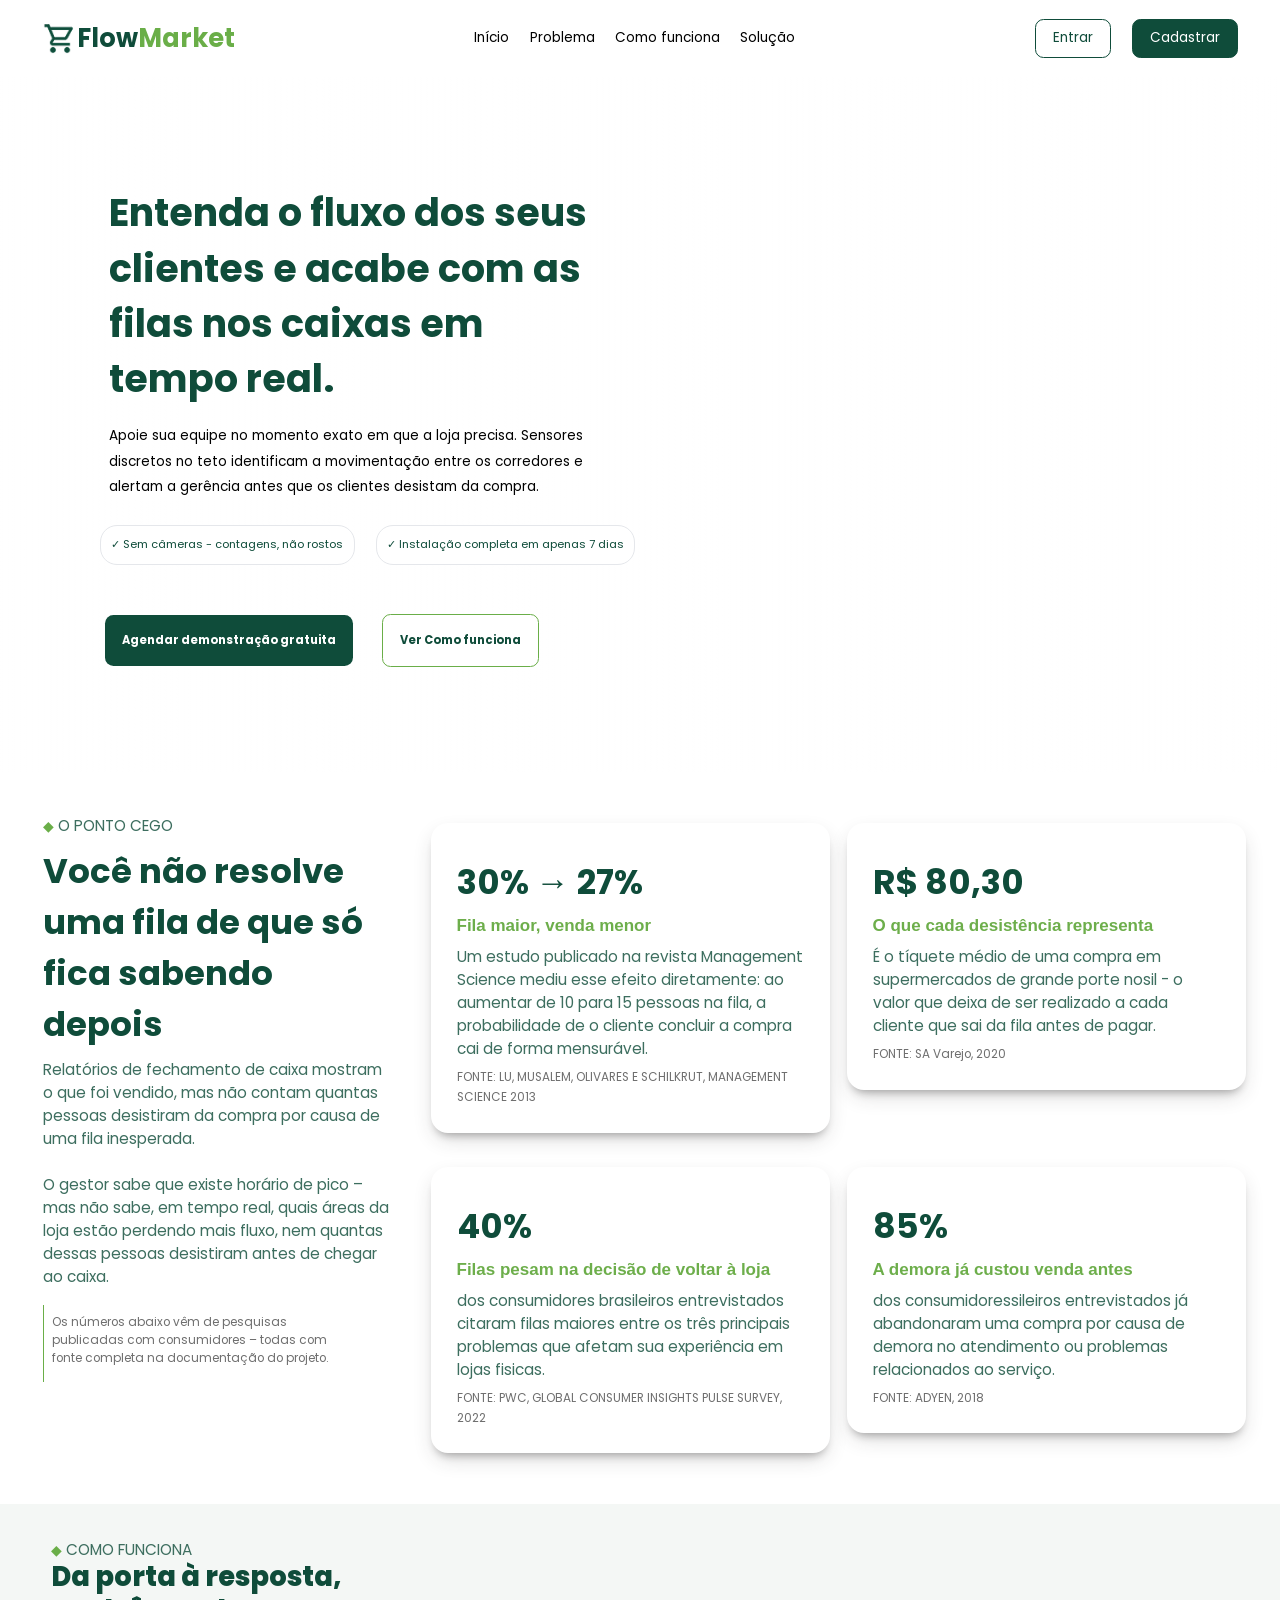
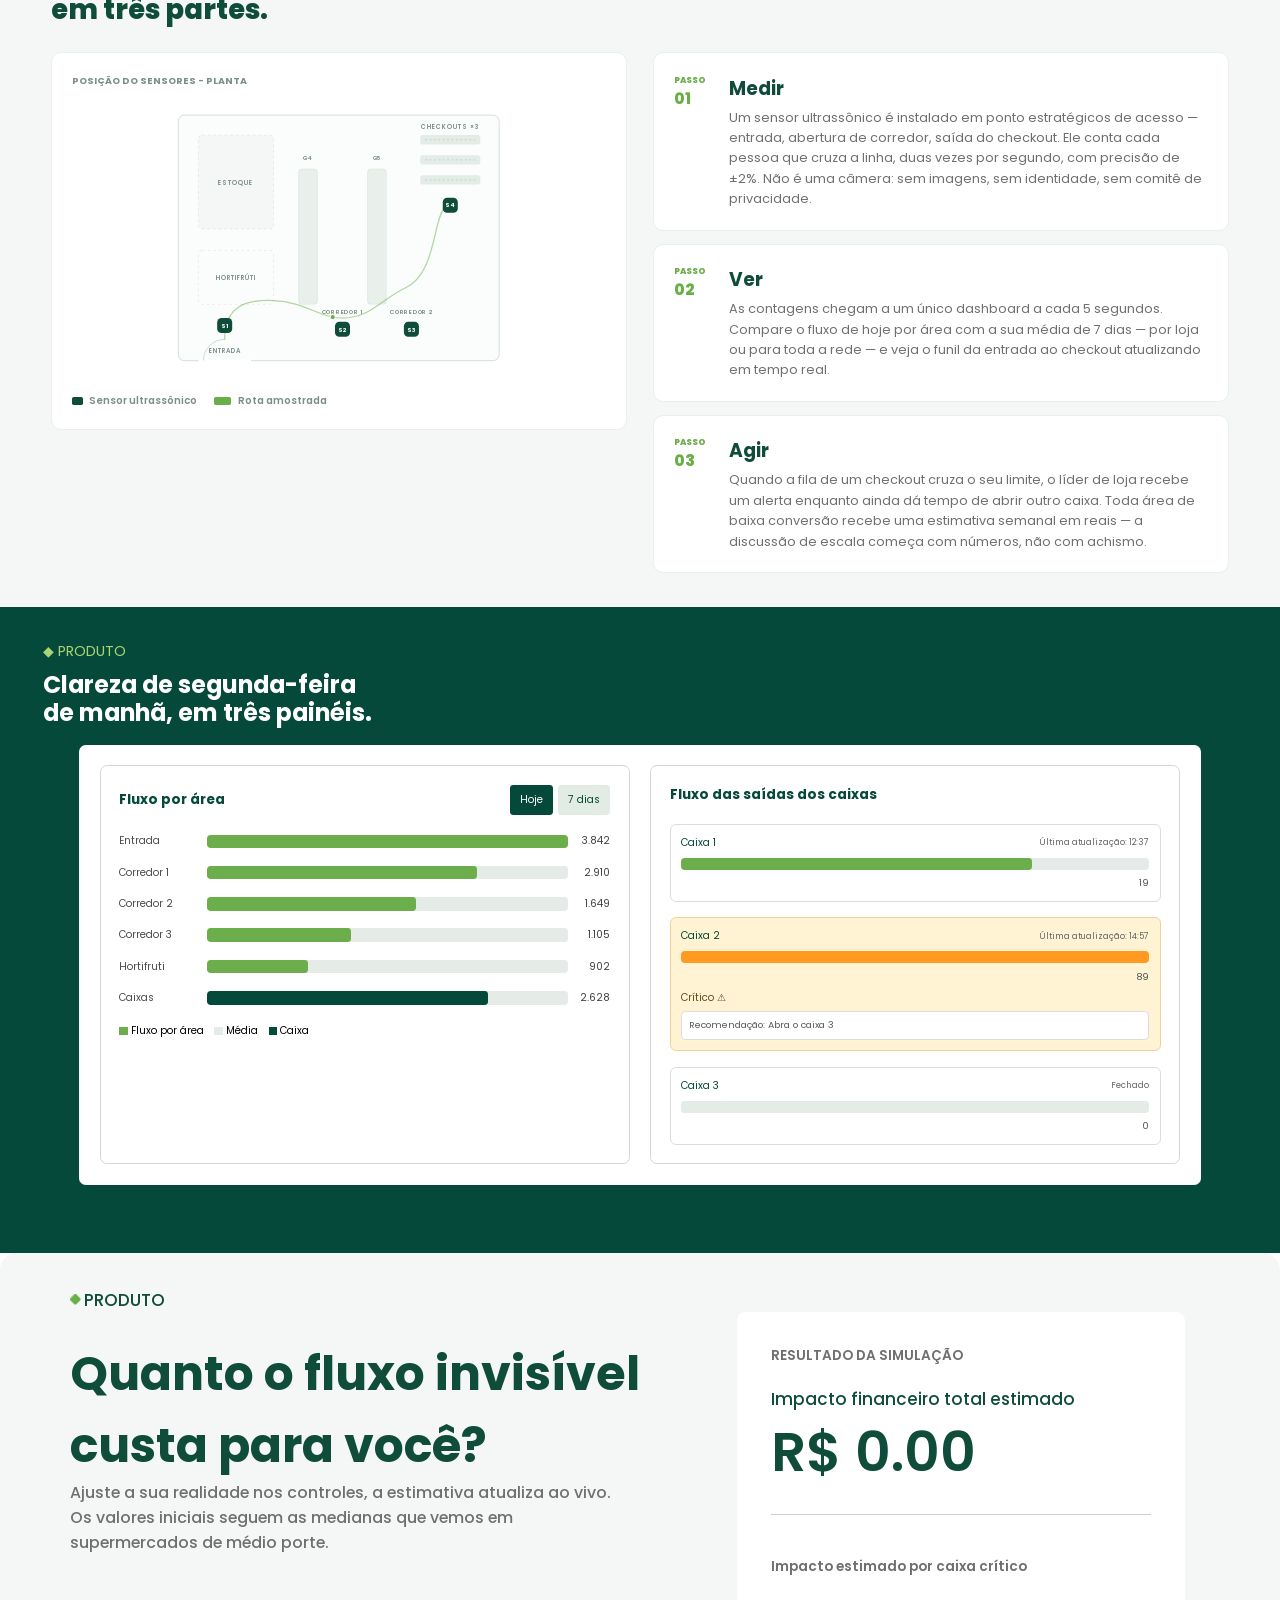
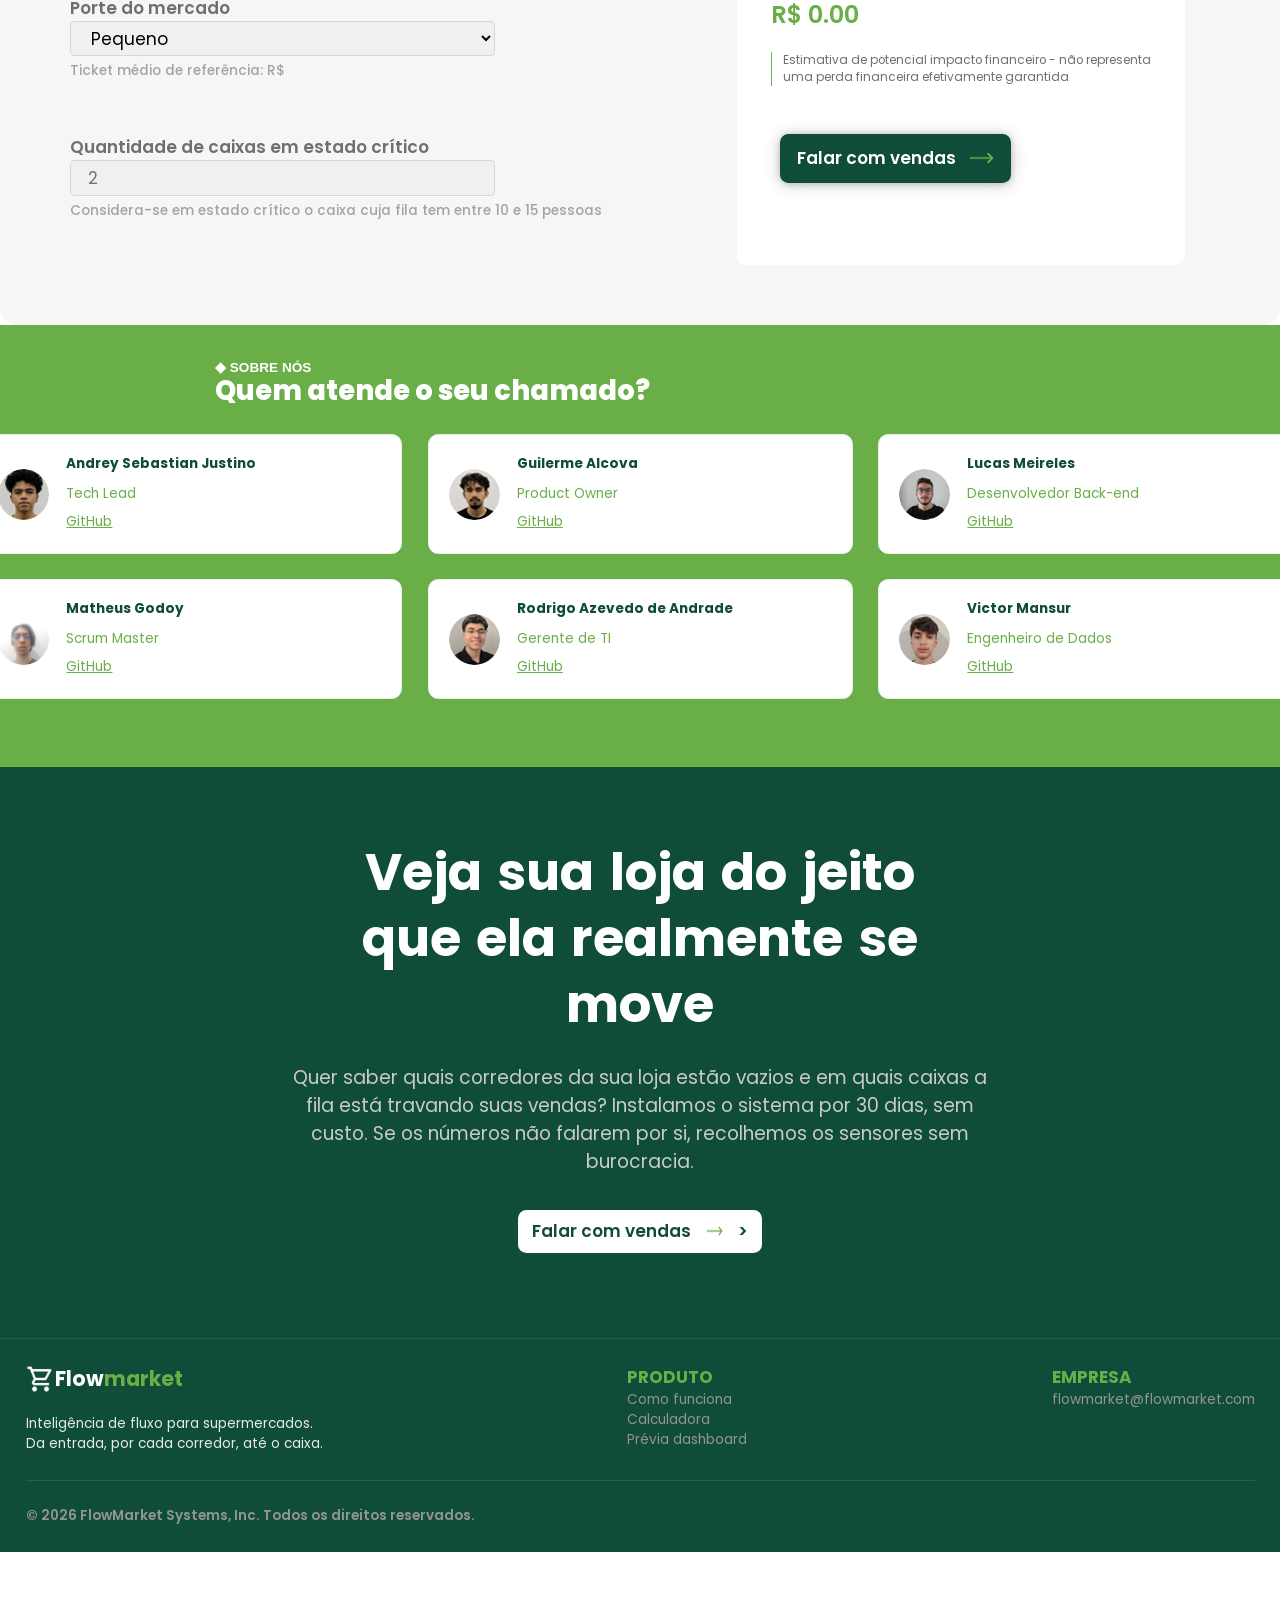
==== commit 64ba8f50: "Renomeando cargos" ====
--- a/public/index.html
+++ b/public/index.html
@@ -501,7 +501,7 @@
                     <img src="./img/andrey.png" alt="Andrey Sebastian Justino" class="avatar">
                     <div class="membro-info">
                         <h3 class="h3-stilo">Andrey Sebastian Justino</h3>
-                        <span class="sub_titulo2">CTO</span>
+                        <span class="sub_titulo2">Tech Lead</span>
                         <a href="" class="sub_titulo2">GitHub</a>
                     </div>
                 </div>
@@ -519,7 +519,7 @@
                     <img src="./img/lucas.pg.png" alt="Lucas Meireles" class="avatar">
                     <div class="membro-info">
                         <h3 class="h3-stilo">Lucas Meireles</h3>
-                        <span class="sub_titulo2">Backend & Infrastructure Lead</span>
+                        <span class="sub_titulo2">Desenvolvedor Back-end</span>
                         <a href="" class="sub_titulo2">GitHub</a>
                     </div>
                 </div>
@@ -537,7 +537,7 @@
                     <img src="./img/rodrigo.png" alt="Rodrigo Azevedo de Andrade" class="avatar">
                     <div class="membro-info">
                         <h3 class="h3-stilo">Rodrigo Azevedo de Andrade</h3>
-                        <span class="sub_titulo2">Head of Hardware & IoT</span>
+                        <span class="sub_titulo2">Gerente de TI</span>
                         <a href="" class="sub_titulo2">GitHub</a>
                     </div>
                 </div>
@@ -546,7 +546,7 @@
                     <img src="./img/victor.png" alt="Victor Mansur" class="avatar">
                     <div class="membro-info">
                         <h3 class="h3-stilo">Victor Mansur</h3>
-                        <span class="sub_titulo2">Head of Data & Analytics</span>
+                        <span class="sub_titulo2">Engenheiro de Dados</span>
                         <a href="" class="sub_titulo2">GitHub</a>
                     </div>
                 </div>
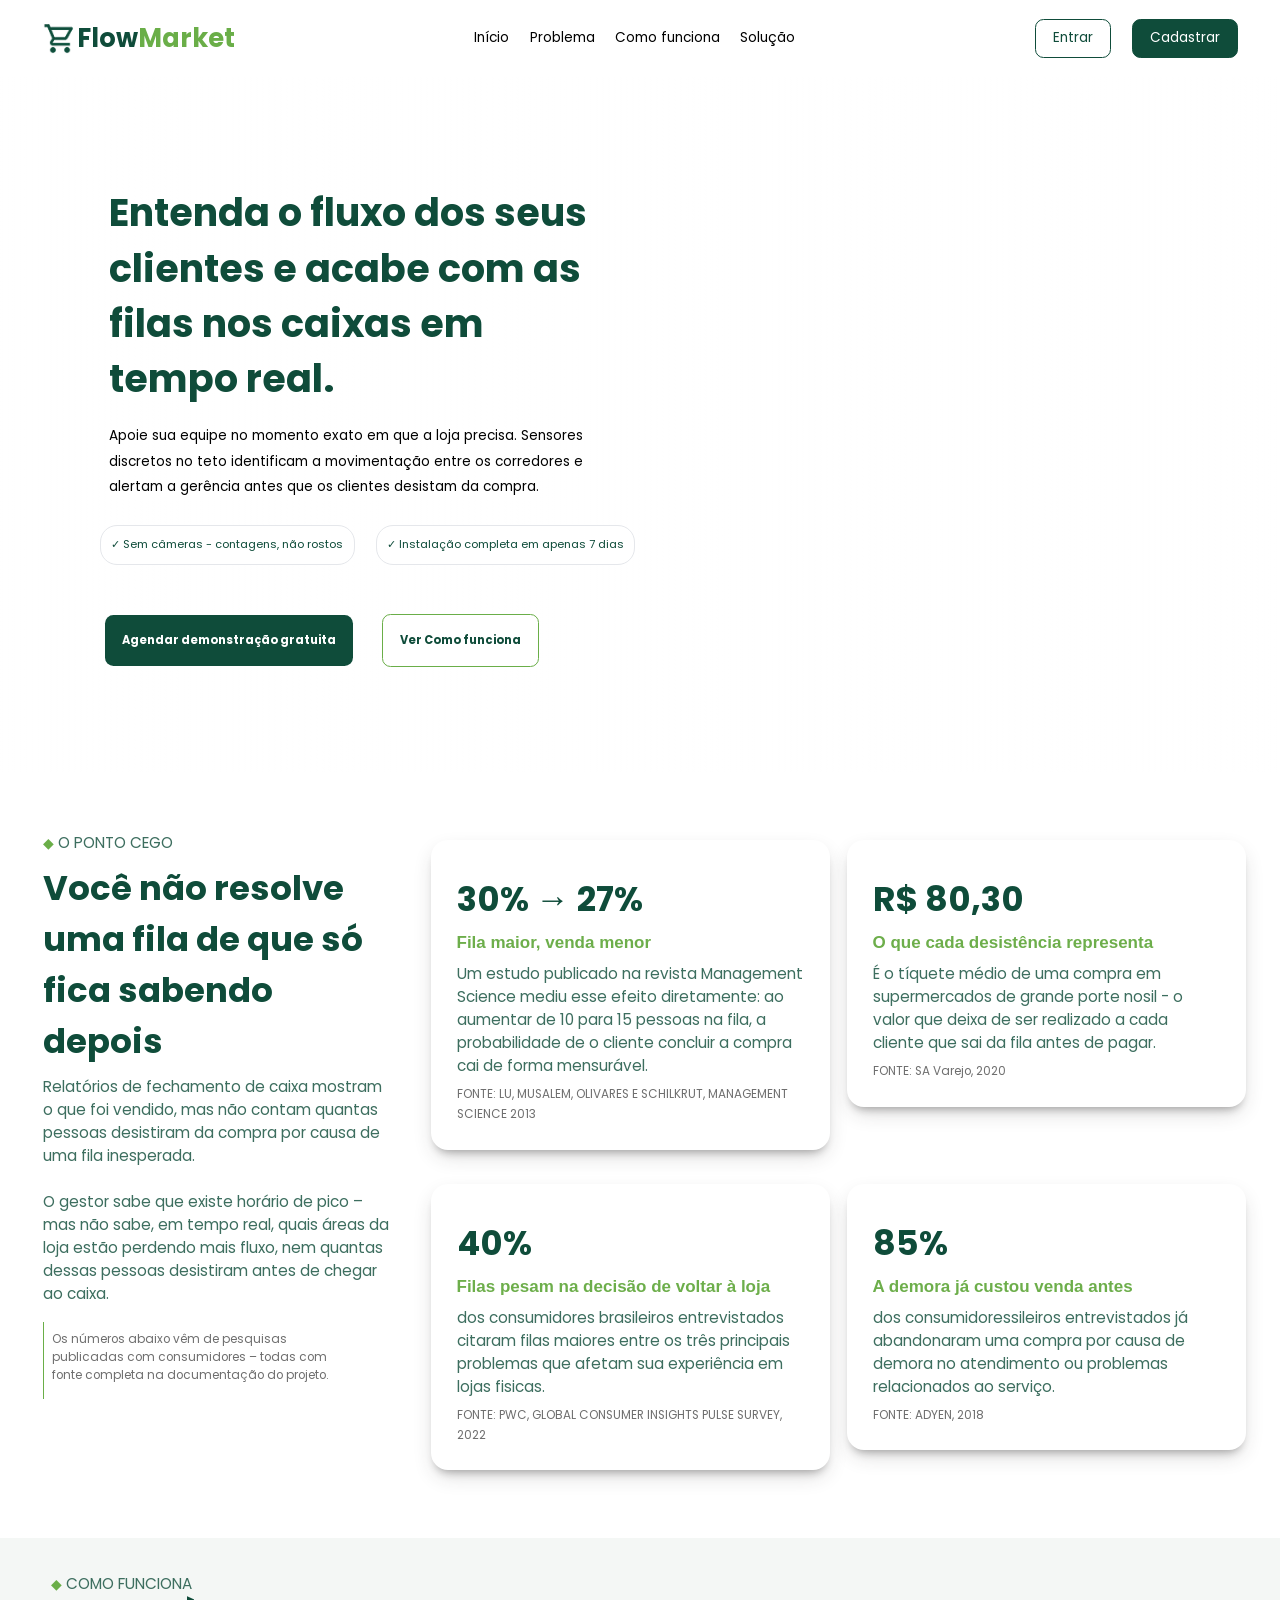
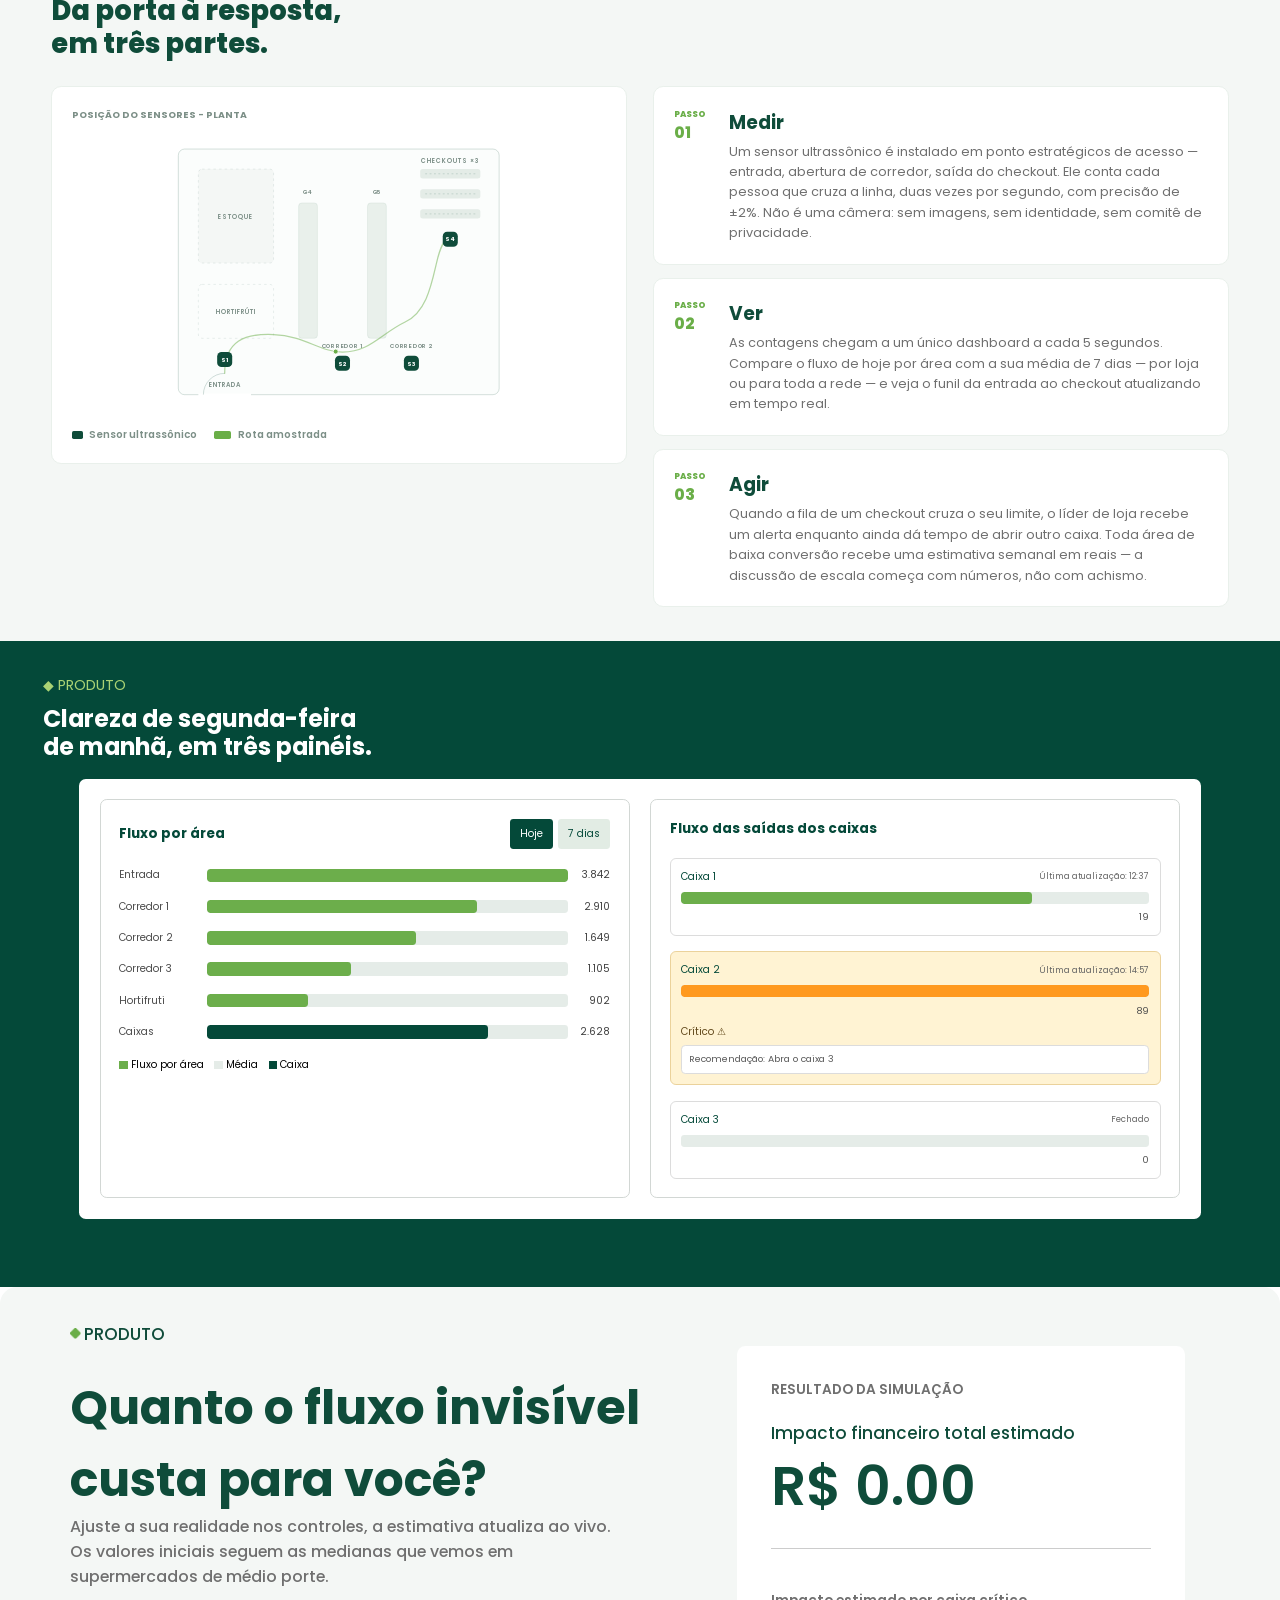
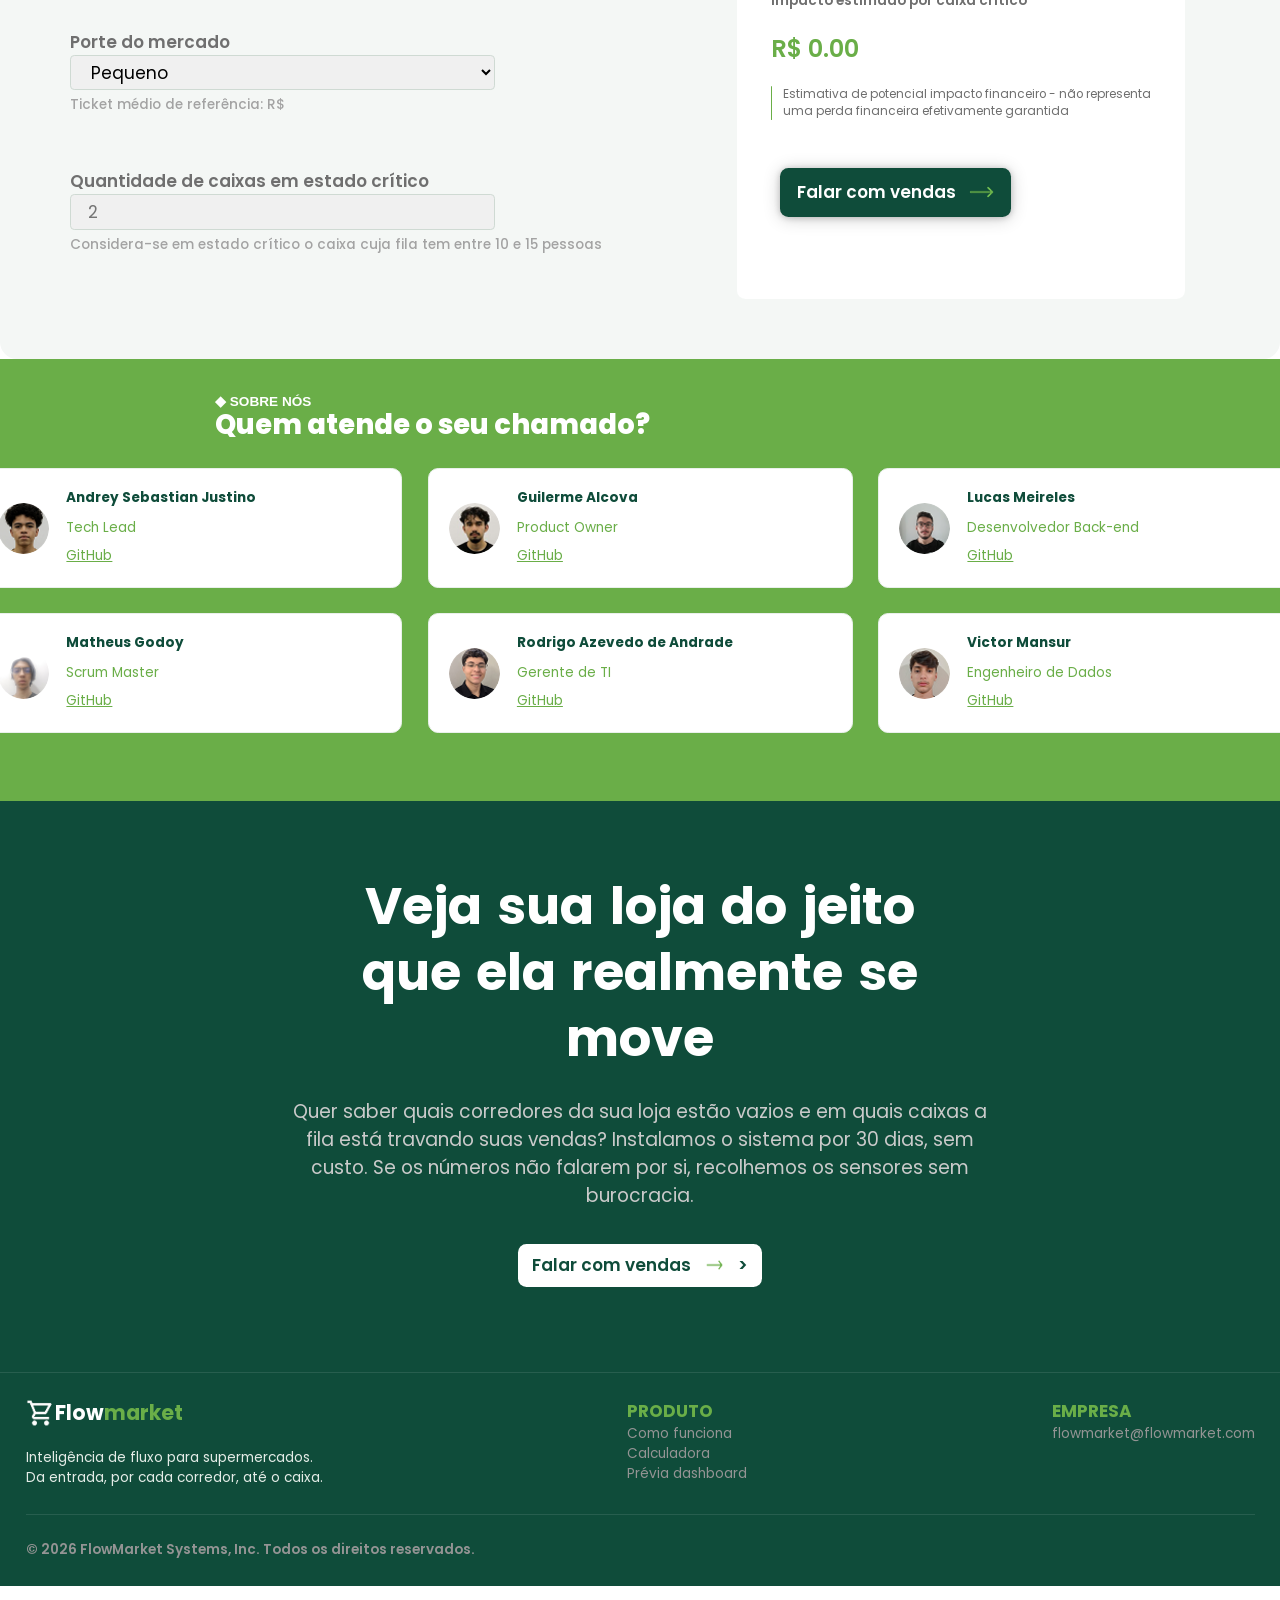
==== commit 823cf997: "feat: Barra lateral com a visualização de dados do perfil, validação de login no index, botão de log" ====
--- a/public/index.html
+++ b/public/index.html
@@ -22,7 +22,7 @@
             <a href="#como-funciona">Como funciona</a>
             <a href="#solucao">Solução</a>
         </nav>
-        <div class="acoesCabecalho">
+        <div id="acoesCabecalho" class="acoesCabecalho">
             <a class="botaoEntrar" href="./pages/login.html">Entrar</a>
             <a class="botaoCadastrar" href="./pages/cadastro.html">Cadastrar</a>
         </div>
@@ -589,6 +589,10 @@
     </footer>
 </body>
 <script>
+    if (sessionStorage.ID_USUARIO) {
+        acoesCabecalho.innerHTML = '<a class="botaoCadastrar" href="./pages/dashboardCaixa.html">Dashboard</a>'
+    }
+
     function calcular() {
         let escala = ipt_escala.value;
         let caixas = Number(ipt_caixas.value);
--- a/public/css/style.css
+++ b/public/css/style.css
@@ -475,368 +475,118 @@
 }
 
 
-
-
-
-
-.cego_secaoProblema {  
+.cego_secaoProblema {
+    color: #6aae48;
+}  
+
+.paragrafo_secaoProblema {
+    flex: 1;
+    color: #3D6E5F;
+    font-size: 18px;
+    width: 100%;
+    max-width: 450px;
+    margin-bottom: 8.5px
+}  
+
+.divisao_secaoProblema {
+    display: flex;
+    padding: 70px 50px 70px 50px;
+    justify-content: space-around;
+    align-items: flex-start;
+    gap: 40px;
+}  
+
+.risco_secaoProblema {
+    border-left: solid 1px #6aae48;
+    min-height: 90px;
+    padding: 10px;
+    margin-top: 20px;
+}
+
+.fonte_secaoProblema {
+    font-size: 14px;
+    line-height: 1.5;
+    color: #6F6F6F;
+    max-width: 340px;
+    align-items: center;
+    text-align: left;
+}
+
+.titulo_eSubs_secaoProblema {
+    color: #0F4C3A;
+    font-weight: bold;
+    font-size: 40px;
+    margin-bottom: 10px;
+    margin-top: 10px;
+    max-width: 400px;
+}
+
+.blocos_secaoProblema {
+    display: grid;
+    grid-template-columns: 2fr 2fr;
+    gap: 20px;
+}  
+
+.sub-tituloBlocos_secaoProblema {
+    color: #6dae4b;
+    font-weight: bold;
+    font-family: sans-serif;
+    font-size: 20px;
+    margin-bottom: 10px;
+}  
+
+.card_individual_secaoProblema {
+    width: 100%;
+    max-width: 500px;
+    min-width: 0;
+    height: fit-content;
+    background-color: white;
+    box-shadow: 0 10px 25px -5px rgba(46, 40, 40, 0.2),
+        0 8px 10px -6px rgba(0, 0, 0, 0.3);
+    border-radius: 20px;
+    margin: 10px;
+    padding: 30px;
+}  
 
  
 
-    color: #6aae48;  
+@media(max-width: 768px) { 
+
+    .divisao_secaoProblema { 
+        flex-direction: column;
+        align-items: stretch;
+        padding: 24px;
+    } 
 
  
 
-}  
+    .blocos_secaoProblema { 
+        grid-template-columns: 1fr;
+        gap: 15px 
+    } 
 
  
 
-  
+    .paragrafo_secaoProblema { 
+        font-size: 16px;
+    } 
 
  
 
-.paragrafo_secaoProblema {  
+    .titulo_eSubs_secaoProblema { 
+        font-size: 30px;
+    } 
 
  
 
-    flex: 1;  
+    .fonte_secaoProblema {
+        font-size: 13px;
+    } 
 
  
 
-    color: #3D6E5F;  
-
- 
-
-    font-size: 18px;  
-
- 
-
-    max-width: 450px;  
-
- 
-
-    margin-bottom: 8.5px;  
-
- 
-
-}  
-
- 
-
-  
-
- 
-
-.divisao_secaoProblema {  
-
-    display: flex;  
-
- 
-
-    padding: 50px;  
-
- 
-
-    justify-content: space-around;  
-
- 
-
-    align-items: flex-start;  
-
- 
-
-    gap: 40px;  
-
- 
-
-  
-
- 
-
-}  
-
- 
-
-  
-
- 
-
-.risco_secaoProblema {  
-
- 
-
-    border-left: solid 1px #6aae48;  
-
- 
-
-    min-height: 90px;  
-
- 
-
-    padding: 10px;  
-
- 
-
-    margin-top: 20px;  
-
- 
-
-}  
-
- 
-
-  
-
- 
-
-.fonte_secaoProblema {  
-
- 
-
-    font-size: 14px;  
-
- 
-
-    line-height: 1.5;  
-
- 
-
-    color: #6F6F6F;  
-
- 
-
-    max-width: 340px;  
-
- 
-
-    align-items: center;  
-
- 
-
-    text-align: left;  
-
- 
-
-}  
-
- 
-
-  
-
- 
-
-  
-
- 
-
-  
-
- 
-
-.titulo_eSubs_secaoProblema {  
-
- 
-
-    color: #0F4C3A;  
-
- 
-
-    font-weight: bold;  
-
- 
-
-    font-size: 40px;  
-
- 
-
-    margin-bottom: 10px;  
-
- 
-
-    margin-top: 10px;  
-
- 
-
-    max-width: 400px;  
-
- 
-
-}  
-
- 
-
-  
-
- 
-
-.blocos_secaoProblema {  
-
- 
-
-    display: grid;  
-
- 
-
-    grid-template-columns: 2fr 2fr;  
-
- 
-
-    gap: 20px;  
-
- 
-
-}  
-
- 
-
-  
-
- 
-
-  
-
- 
-
-.sub-tituloBlocos_secaoProblema {  
-
- 
-
-    color: #6dae4b;  
-
- 
-
-    font-weight: bold;  
-
- 
-
-    font-family: sans-serif;  
-
- 
-
-    font-size: 20px;  
-
- 
-
-    margin-bottom: 10px;  
-
- 
-
-  
-
- 
-
-}  
-
- 
-
-  
-
- 
-
-.card_individual_secaoProblema {  
-
- 
-
-    width: 100%;  
-
- 
-
-    max-width: 500px;  
-
- 
-
-    min-width: 0;  
-
- 
-
-  
-
- 
-
-    height: fit-content;  
-
- 
-
-    background-color: white;  
-
- 
-
-    box-shadow: 0 10px 25px -5px rgba(46, 40, 40, 0.2),  
-
- 
-
-        0 8px 10px -6px rgba(0, 0, 0, 0.3);  
-
- 
-
-    border-radius: 20px;  
-
- 
-
-    margin: 10px;  
-
- 
-
-    padding: 30px;  
-
- 
-
-}  
-
- 
-
-@media(max-width: 768px) { 
-
-    .divisao_secaoProblema { 
-
-        flex-direction: column; 
-
-        align-items: stretch; 
-
-        padding: 24px; 
-
-    } 
-
- 
-
-    .blocos_secaoProblema { 
-
-        grid-template-columns: 1fr; 
-
-        gap: 15px 
-
-    } 
-
- 
-
-    .paragrafo_secaoProblema { 
-
-        font-size: 16px; 
-
-    } 
-
- 
-
-    .titulo_eSubs_secaoProblema { 
-
-        font-size: 30px; 
-
-    } 
-
- 
-
-    .fonte_secaoProblema { 
-
-        font-size: 13px; 
-
-    } 
-
- 
-
-    .card_individual_secaoProblema { 
-
-        padding: 20px; 
-
+    .card_individual_secaoProblema {
+        padding: 20px;
     } 
 
  
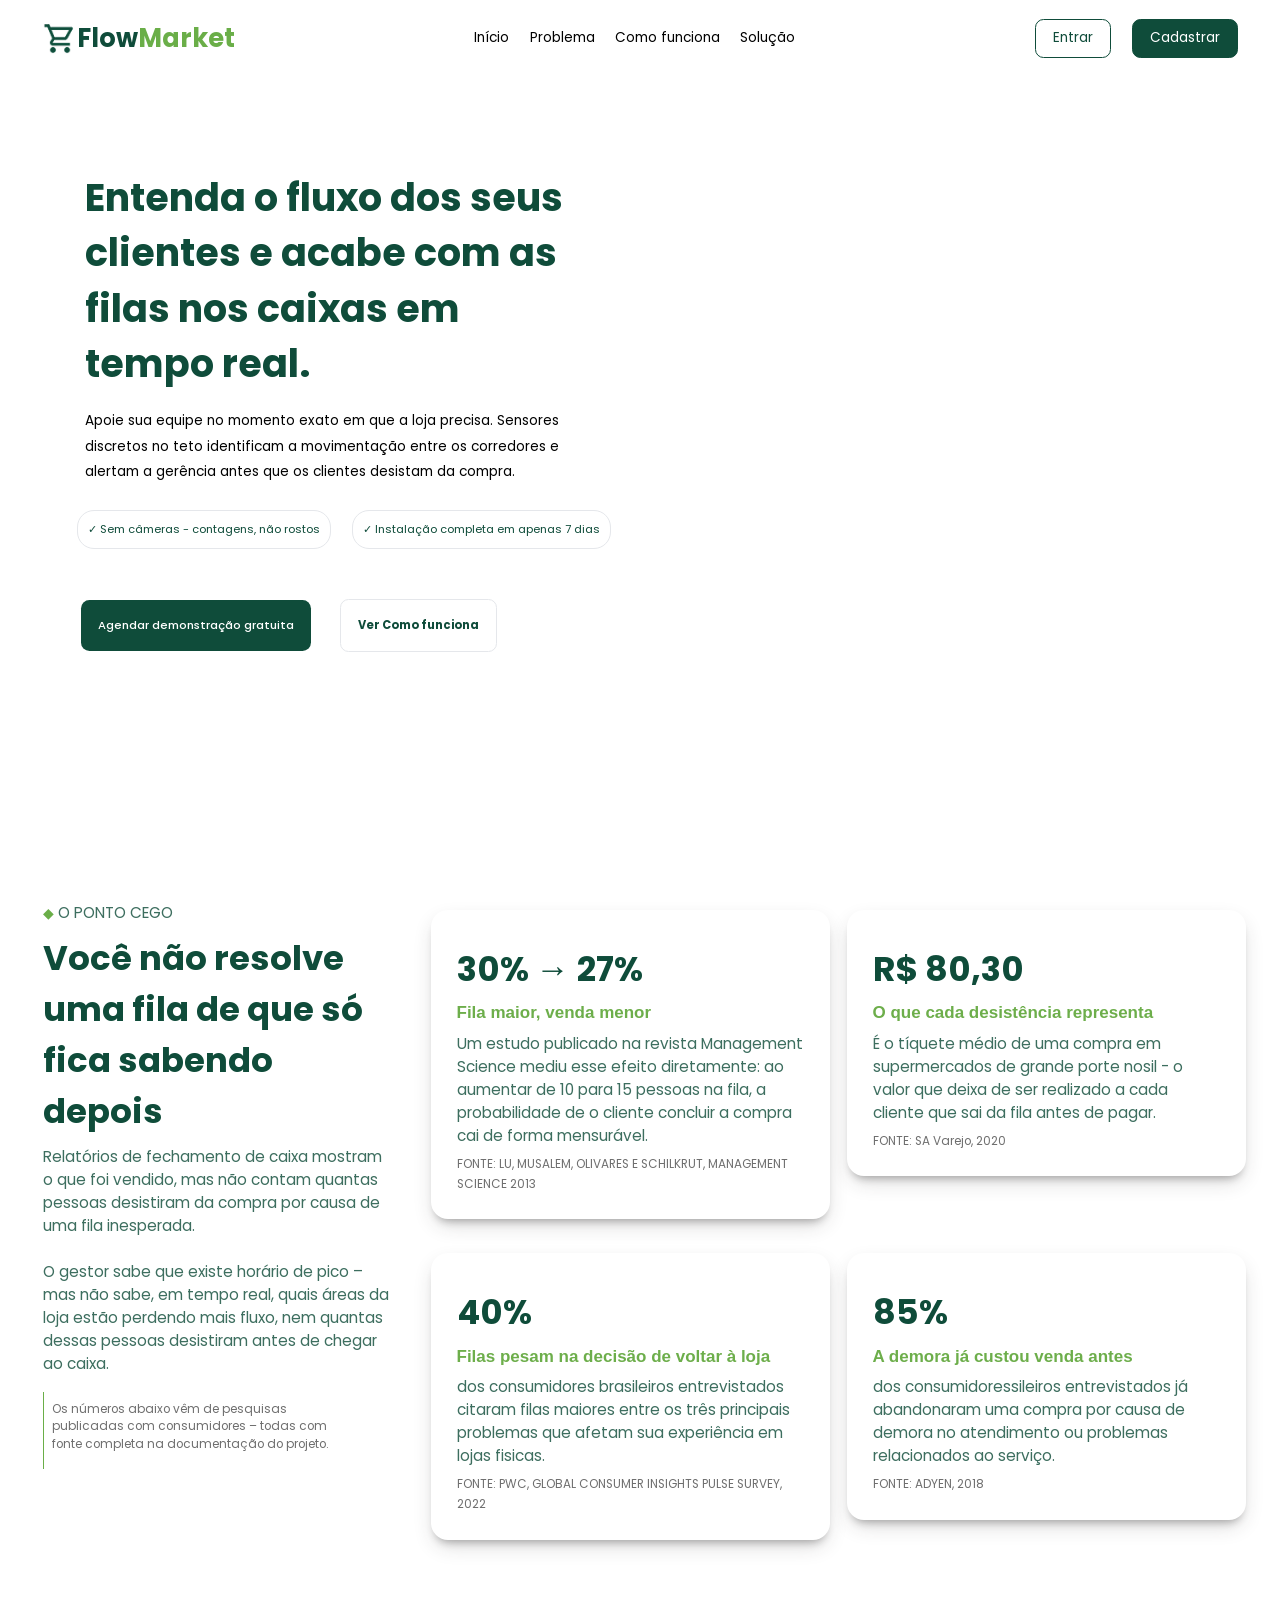
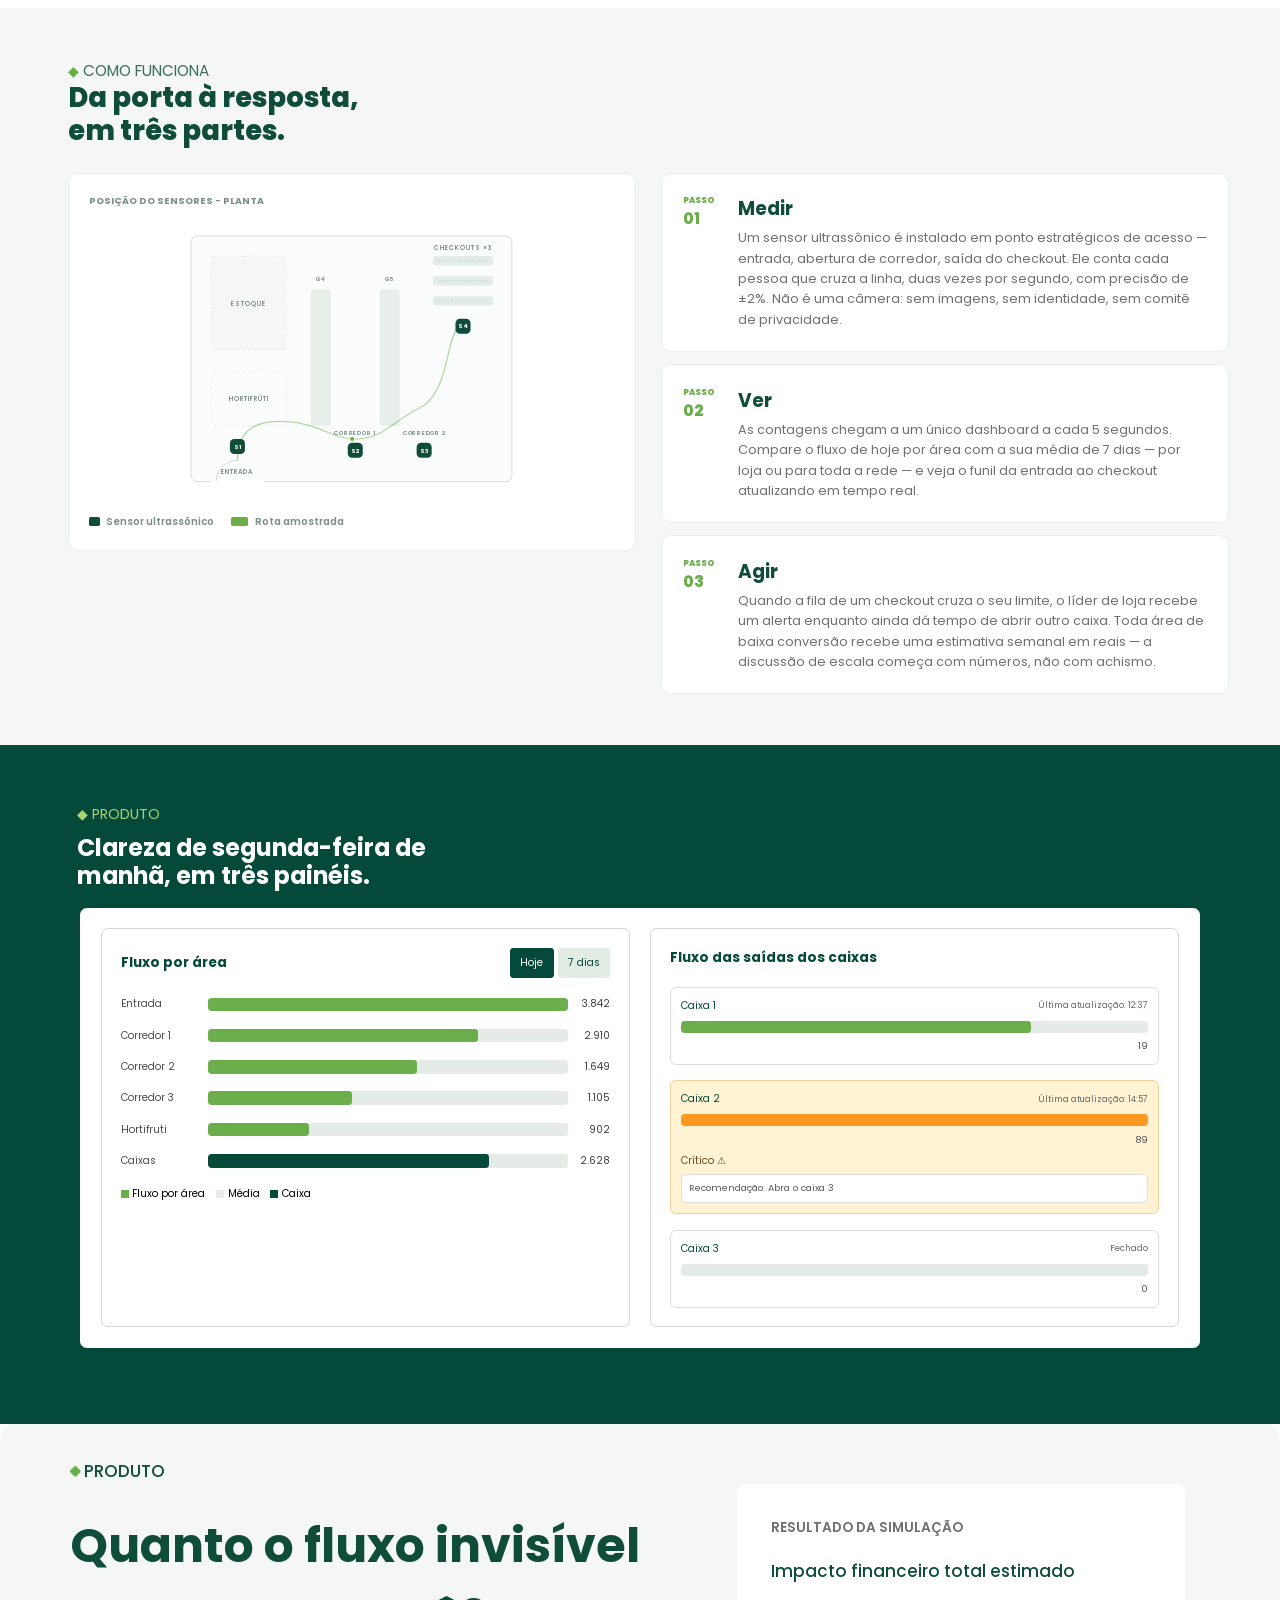
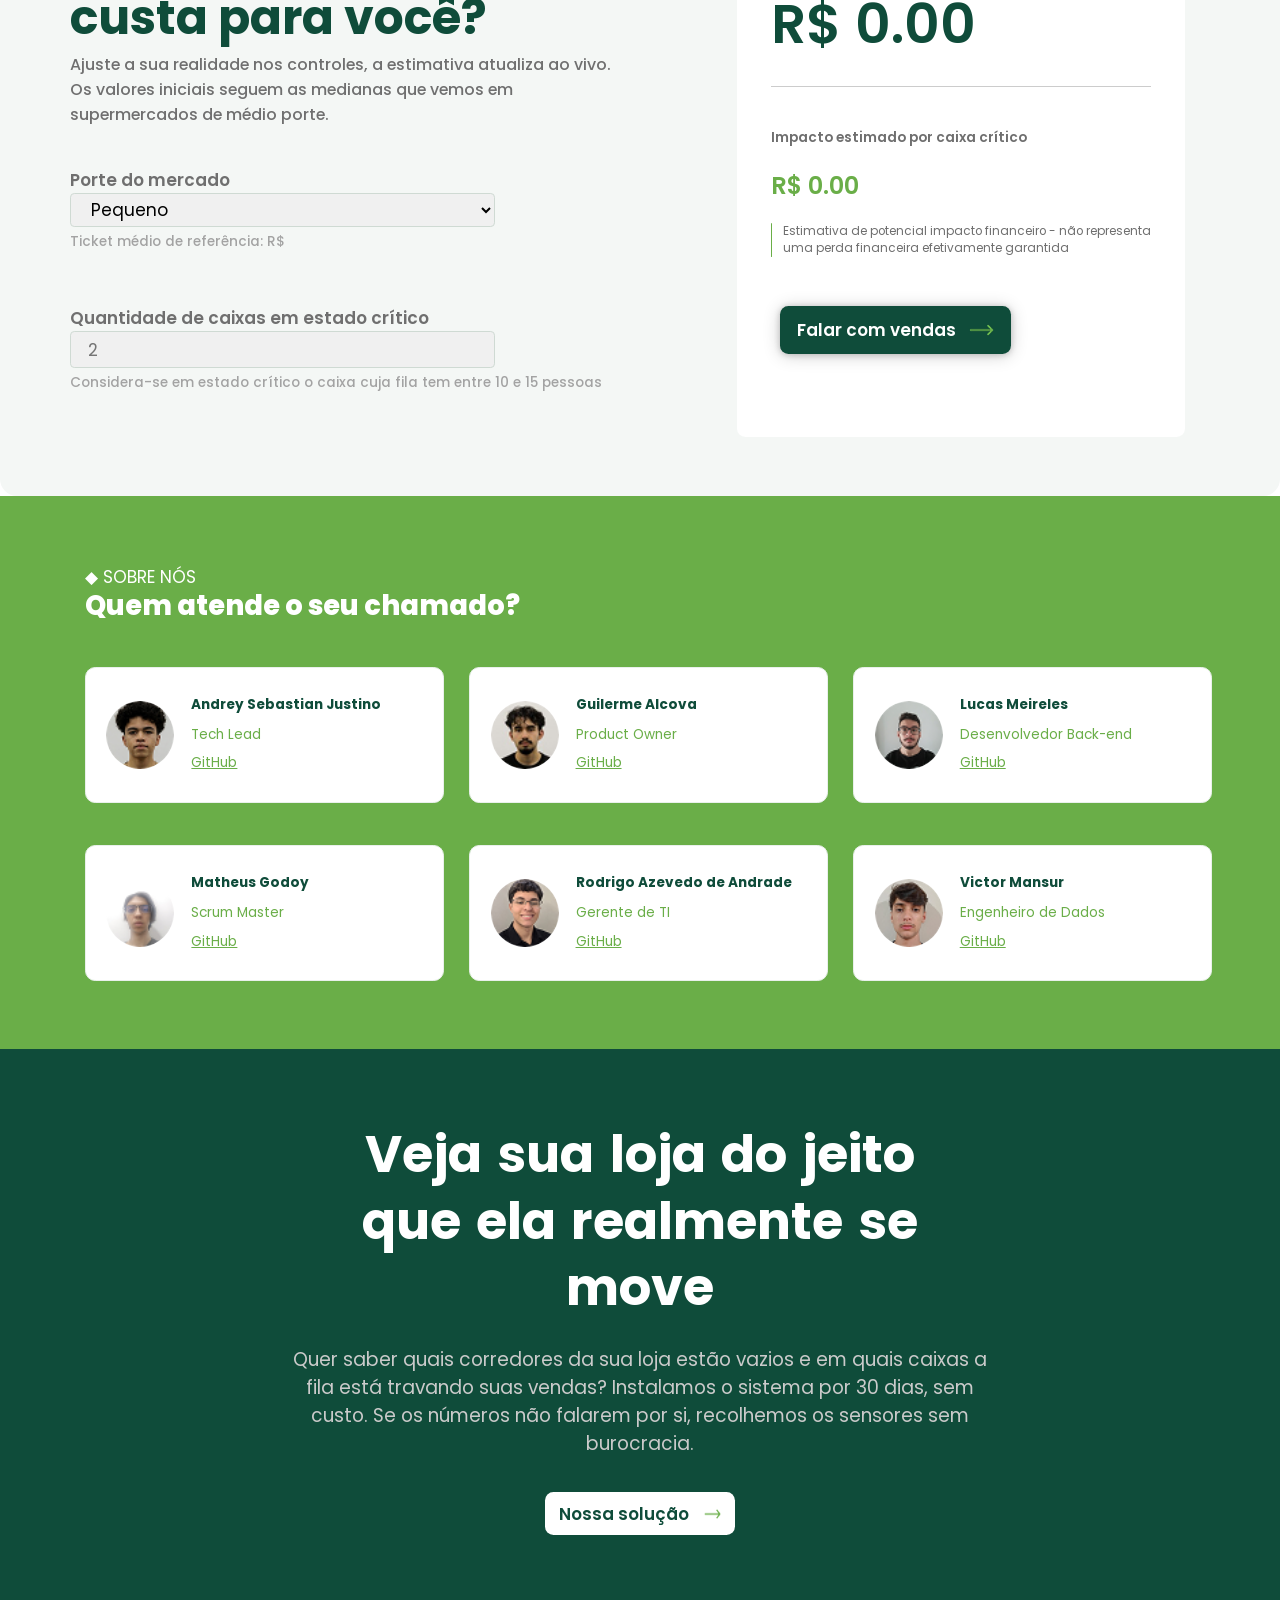
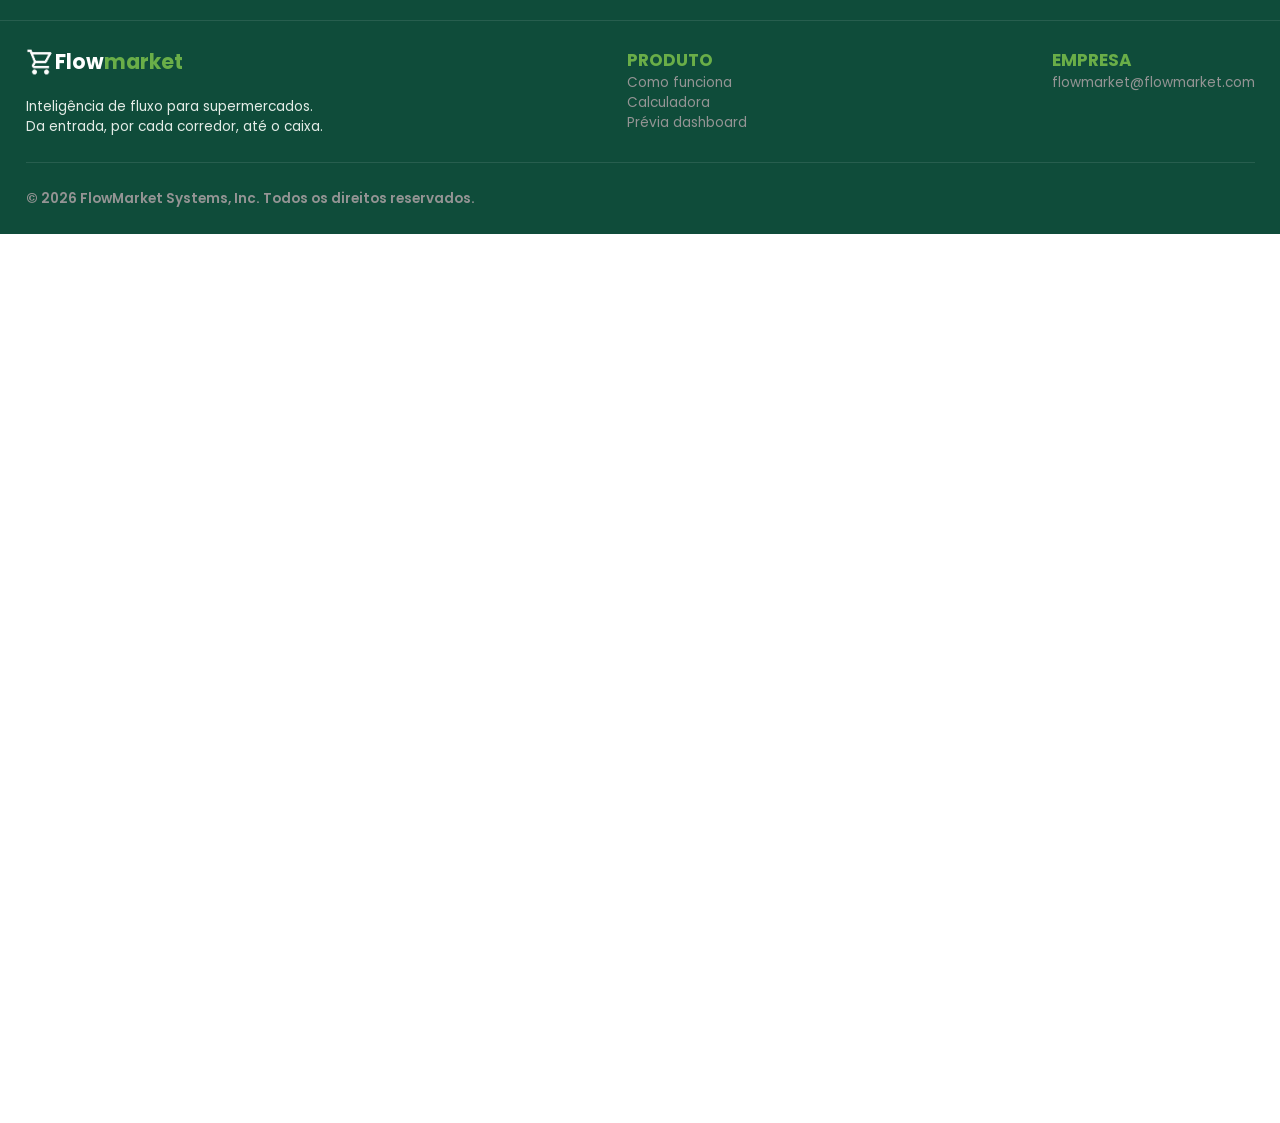
==== commit c5275a02: "style: Ajustando espaçamento interno das seções produto e sobre nós, alterando texto do botão da seç" ====
--- a/public/index.html
+++ b/public/index.html
@@ -291,8 +291,7 @@
         <div class="ajustes">
             <div class="cabecalho">
                 <p class="nomePagina">◆ PRODUTO</p>
-                <h1>Clareza de segunda-feira<br>
-                    de manhã, em três painéis.</h1>
+                <h1>Clareza de segunda-feira de manhã, em três painéis.</h1>
             </div>
 
             <!-- Caixa branca que contém os dois painéis -->
@@ -567,7 +566,7 @@
                 os números não falarem por si, recolhemos os sensores sem burocracia.</p>
         </div>
         <div>
-            <button class="text-button-cta">Falar com vendas<img src="img/seta.png" class="icon-cta">>
+            <button class="text-button-cta">Nossa solução<img src="img/seta.png" class="icon-cta">
             </button>
         </div>
     </section>
--- a/public/css/style.css
+++ b/public/css/style.css
@@ -11,6 +11,10 @@
 
 .cabecaLhoDash {
     display: flex;
+    position: sticky;
+    top: 0;
+    z-index: 100;
+    background: #ffffff;
     align-items: center;
     justify-content: space-between;
     gap: 32px;
@@ -94,17 +98,14 @@
 }
 
 .divisao_secaoHero {
-    
-    align-items: center;
-    gap: 20px;
-    padding: 28px;
+    align-items: center;
+    padding: 90px 60px 90px 80px;
     justify-content: space-around;
 }
 
 
 .texto_esquerdo_secaoHero {
     border-radius: 45px;
-    padding: 80px;
     max-width: 1100px;
     align-items: flex-start;
 }
@@ -113,27 +114,38 @@
 .botao_agendar_secaoHero {
     gap: 20px;
     background-color: #0F4C3A;
-    border: 0px solid;
-    border-color: #0F4C3A;
+    border: 0px solid #0F4C3A;
+    font-weight: 500;
     border-radius: 10px;
     padding: 20px;
     color: white;
-    font-weight: bold;
     margin: 15px;
+    cursor: pointer;
+    transition: 0.3s;
+}
+
+.botao_agendar_secaoHero:hover {
+    background-color: #0b3d2f;
+    transform: scale(1.03);
 }
 
 .botao_comoFunciona_secaoHero {
     gap: 20px;
     background-color: #ffff;
-    border: #6aae48 2px solid;
+    border: #E5E7EB 2px solid;
     border-radius: 10px;
     padding: 20px;
     color: #0F4C3A;
     font-weight: bold;
     margin: 15px;
-
-}
-
+    cursor: pointer;
+    transition: 0.3s;
+}
+
+.botao_comoFunciona_secaoHero:hover {
+    transform: scale(1.03);
+    border-color: #6AAE48;
+}
 
 .titulo_secaoHero {
     color: #0F4C3A;
@@ -155,270 +167,23 @@
 .salsicha {
     display: inline-flex;
     align-items: center;
-    gap: 5px;
+    transition: 0.3s;
 
     width: fit-content;
-    border: solid 2px #E5E7EB;
+    border: solid 1px #E5E7EB;
     border-radius: 20px;
     margin: 10px;
     padding: 12px;
     margin-bottom: 20px;
     color: #0F4C3A;
     background-color: #FFFFFF;
-
     font-size: 13px;
-
-}
-
-
-
-.cartao_secaoHero {
-    width: 100%;
-    max-width: 500px;
-    min-width: 0;
-    height: auto;
-    background-color: white;
-    min-height: 0;
-    border: #6aae48 solid 2px;
-    border-radius: 20px;
-    display: flex;
-    flex-direction: column;
-    padding: 30px;
-}
-
-.sub_lojaCentral_secaoHero {
-    display: flex;
-    font-weight: bold;
-    font-size: 14px;
-    color: #0F4C3A;
-    align-items: center;
-    gap: 10px;
-    padding: 15px;
-    border-bottom: 1px solid #6aae48;
-
-}
-
-.espaco_card_secaoHero {
-    display: grid;
-    gap: 10px;
-    grid-template-columns: 1fr 1fr 1fr;
-    margin-top: 20px;
-    width: 100%;
-
-}
-
-.mini_cards_cinzas_secaoHero {
-    display: grid;
-    border: #E5E7EB solid 1px;
-    border-radius: 12px;
-    background-color: #E4ECE7;
-    padding: 12px;
-
-
-}
-
-.mini_tit_dosCards_secaoHero {
-    color: #0F4C3A;
-    font-size: 18px;
-    font-weight: bold;
-
-}
-
-.mini_sub_tit_dosCards_secaoHero {
-    color: #A9C29C;
-    font-size: 8px;
-    font-weight: bold;
-}
-
-.mini_legenda_secaoHero {
-    color: #6aae48;
-    font-size: 10px;
-    font-weight: bold;
-}
-
-.cartao_subtexto_legenda_secaoHero {
-    display: flex;
-    flex-direction: row;
-    margin-top: 20px;
-    margin-bottom: 20px;
-    margin-right: 8px;
-    margin-left: 8px;
-    justify-content: space-between;
-
-}
-
-.cartao_subtitulo_secaoHero {
-    display: flex;
-    font-weight: bold;
-    color: #0F4C3A;
-    font-size: 13px;
-    justify-content: flex-end;
-}
-
-.cartao_legendaGrafico_secao_hero {
-    display: flex;
-    align-items: center;
-    font-size: 10px;
-    gap: 5px;
-    font-weight: bold;
-}
-
-.mini_qdd_verde_secaoHero {
-    display: flex;
-    width: 10px;
-    min-width: 0px;
-    height: 10px;
-    border: #6aae48 solid 1px;
-    border-radius: 2px;
-    background-color: #6aae48;
-}
-
-.mini_qdd_media_secaoHero {
-    display: flex;
-    width: 10px;
-    flex-shrink: 0px;
-    height: 10px;
-    border: #E4ECE7 solid 1px;
-    border-radius: 2px;
-    background-color: #E4ECE7;
-}
-
-
-.barras_legenda_secaoHero {
-    color: #909090;
-    display: flex;
-    justify-content: flex-start;
-    font-size: 14px;
-}
-
-.barra_num_secaoHero {
-    display: flex;
-    justify-content: flex-end;
-    font-size: 10px;
-}
-
-.barra_unidade_secaoHero {
-    display: grid;
-    grid-template-columns: 90px minmax(0, 1fr) 50px;
-    align-items: center;
-    margin: 8px;
-}
-
-.entrada_barra_secaoHero {
-    display: flex;
-    justify-content: flex-start;
-    width: 100%;
-    height: 20px;
-    border: #6aae48 solid 1px;
-    background-color: #6aae48;
-    border-radius: 5px;
-
-}
-
-.corredor1_secaoHero {
-    display: flex;
-    justify-content: flex-start;
-    width: 95%;
-    height: 20px;
-    border: #6aae48 solid 1px;
-    background-color: #6aae48;
-    border-radius: 5px;
-}
-
-.corredor1_media_secaoHero {
-    display: flex;
-    justify-content: flex-start;
-    width: 87%;
-    height: 20px;
-    border: #E4ECE7 solid 1px;
-    background-color: #E4ECE7;
-    border-radius: 5px;
-}
-
-.corredor2_secaoHero {
-    display: flex;
-    justify-content: flex-start;
-    width: 65%;
-    height: 20px;
-    border: #6aae48 solid 1px;
-    background-color: #6aae48;
-    border-radius: 5px;
-}
-
-.corredor3_secaoHero {
-    display: flex;
-    justify-content: flex-start;
-    width: 77%;
-    height: 20px;
-    border: #6aae48 solid 1px;
-    background-color: #6aae48;
-    border-radius: 5px;
-}
-
-.corredor3_secaoHero_media {
-    display: flex;
-    justify-content: flex-start;
-    width: 65%;
-    height: 20px;
-    border: #E4ECE7 solid 1px;
-    background-color: #E4ECE7;
-    border-radius: 5px;
-}
-
-.caixa_secaoHero {
-    display: flex;
-    justify-content: flex-start;
-    width: 75%;
-    height: 20px;
-    border: #6aae48 solid 1px;
-    background-color: #6aae48;
-    border-radius: 5px;
-}
-
-
-.aviso_secaoHero {
-    display: flex;
-    align-items: center;
-    gap: 16px;
-    margin-top: 20px;
-    width: 100%;
-    padding: 12px 16px;
-    background-color: #F7FFAD;
-    border-radius: 10px;
-
-}
-
-.aviso_icone {
-    display: flex;
-    align-items: center;
-    justify-content: center;
-    flex-shrink: 0;
-    width: 34px;
-    height: 34px;
+}
+
+.salsicha:hover {
+    transform: scale(1.01);
+    background-color: #6AAE48;
     color: #FFFFFF;
-    background-color: #FFB800;
-    clip-path: polygon(50% 0%, 100% 100%, 0% 100%);
-    font-size: 0;
-}
-
-.aviso_icone::after {
-    content: "!";
-    font-size: 22px;
-    font-weight: bold;
-    color: #333333;
-    margin-top: 8px;
-}
-
-.aviso_conteudo_secaoHero {
-    flex: 1;
-    min-width: 0;
-}
-
-.aviso_titulo_secaoHero {
-    color: #111111;
-    font-size: 13px;
-    font-weight: 700;
-    margin-bottom: 3px;
 }
 
 .aviso_paragrafo_secaoHero {
@@ -430,7 +195,7 @@
 }
 
 .fundo_secaoHero {
-min-height: 330px;
+min-height: 100vh;
     background:
         linear-gradient(to left, 
             rgba(255, 255, 255, 0.171), 
@@ -597,10 +362,9 @@
     background-color: #6AAE48;
     display: flex;
     justify-content: center;
-    padding: 40px 20px;
+    padding: 80px 80px 80px 100px;
     width: 100%;
     color: #6F6F6F;
-    padding-bottom: 80px;
 }
 
 .container_planta{
@@ -611,8 +375,7 @@
     width: 100%;
 }
 
-.container{
-    max-width: 1000px;
+.container{ 
     width: 100%;
 }
 
@@ -630,18 +393,15 @@
 
 .sub-titulo {
     color: #ffff;
-    font-size: 16px;
-    font-family: 'Popins', sans-serif;
-    font-weight: 700;
-    display: block;
-
+    font-size: 20px;
+    font-family: 'Poppins', sans-serif;
 }
 
 .container-time {
     display: grid;
     justify-content: center;
     grid-template-columns: repeat(3, 1fr);
-    gap: 30px;
+    gap: 30px
 }
 
 .h3-stilo {
@@ -652,12 +412,15 @@
     display: flex;
     align-items: center;
     gap: 20px;
-    width: 500px;
+    height: 160px;
+    width: 100%;
+    max-width: 450px;
+    margin-top: 20px;
 }
 
 .avatar {
-    width: 60px;
-    height: 60px;
+    width: 80px;
+    height: 80px;
     border-radius: 50%;
     object-fit: cover;
 }
@@ -666,7 +429,6 @@
     display: flex;
     flex-direction: column;
     gap: 10px;
-
 }
 
 .membro-info .h3-stilo {
@@ -716,7 +478,7 @@
     background-color: #F4F7F5;
     width: 100%;
     color: #6F6F6F;
-    padding: 40px 60px;
+    padding: 60px 60px 60px 80px;
 }
 
 .body-f .container {
@@ -958,17 +720,14 @@
     flex-direction: column;
     background-color: rgb(4, 73, 57);
     width: 100%;
-    padding-bottom: 50px;
+    padding: 70px 60px 90px 60px;
 }
 
 /* Espaço entre as bordas e o conteúdo */
-.ajustes {
-    padding: 30px 20px;
-}
 
 /* Cabeçalho da página */
 .cabecalho {
-    padding: 10px 30px 20px;
+    padding: 0px 30px 20px;
     color: white;
 }
 
@@ -990,7 +749,7 @@
     align-items: stretch;
     gap: 24px;
     background-color: white;
-    width: 90%;
+    width: 95%;
     margin: 0 auto;
     padding: 24px;
     border-radius: 8px;
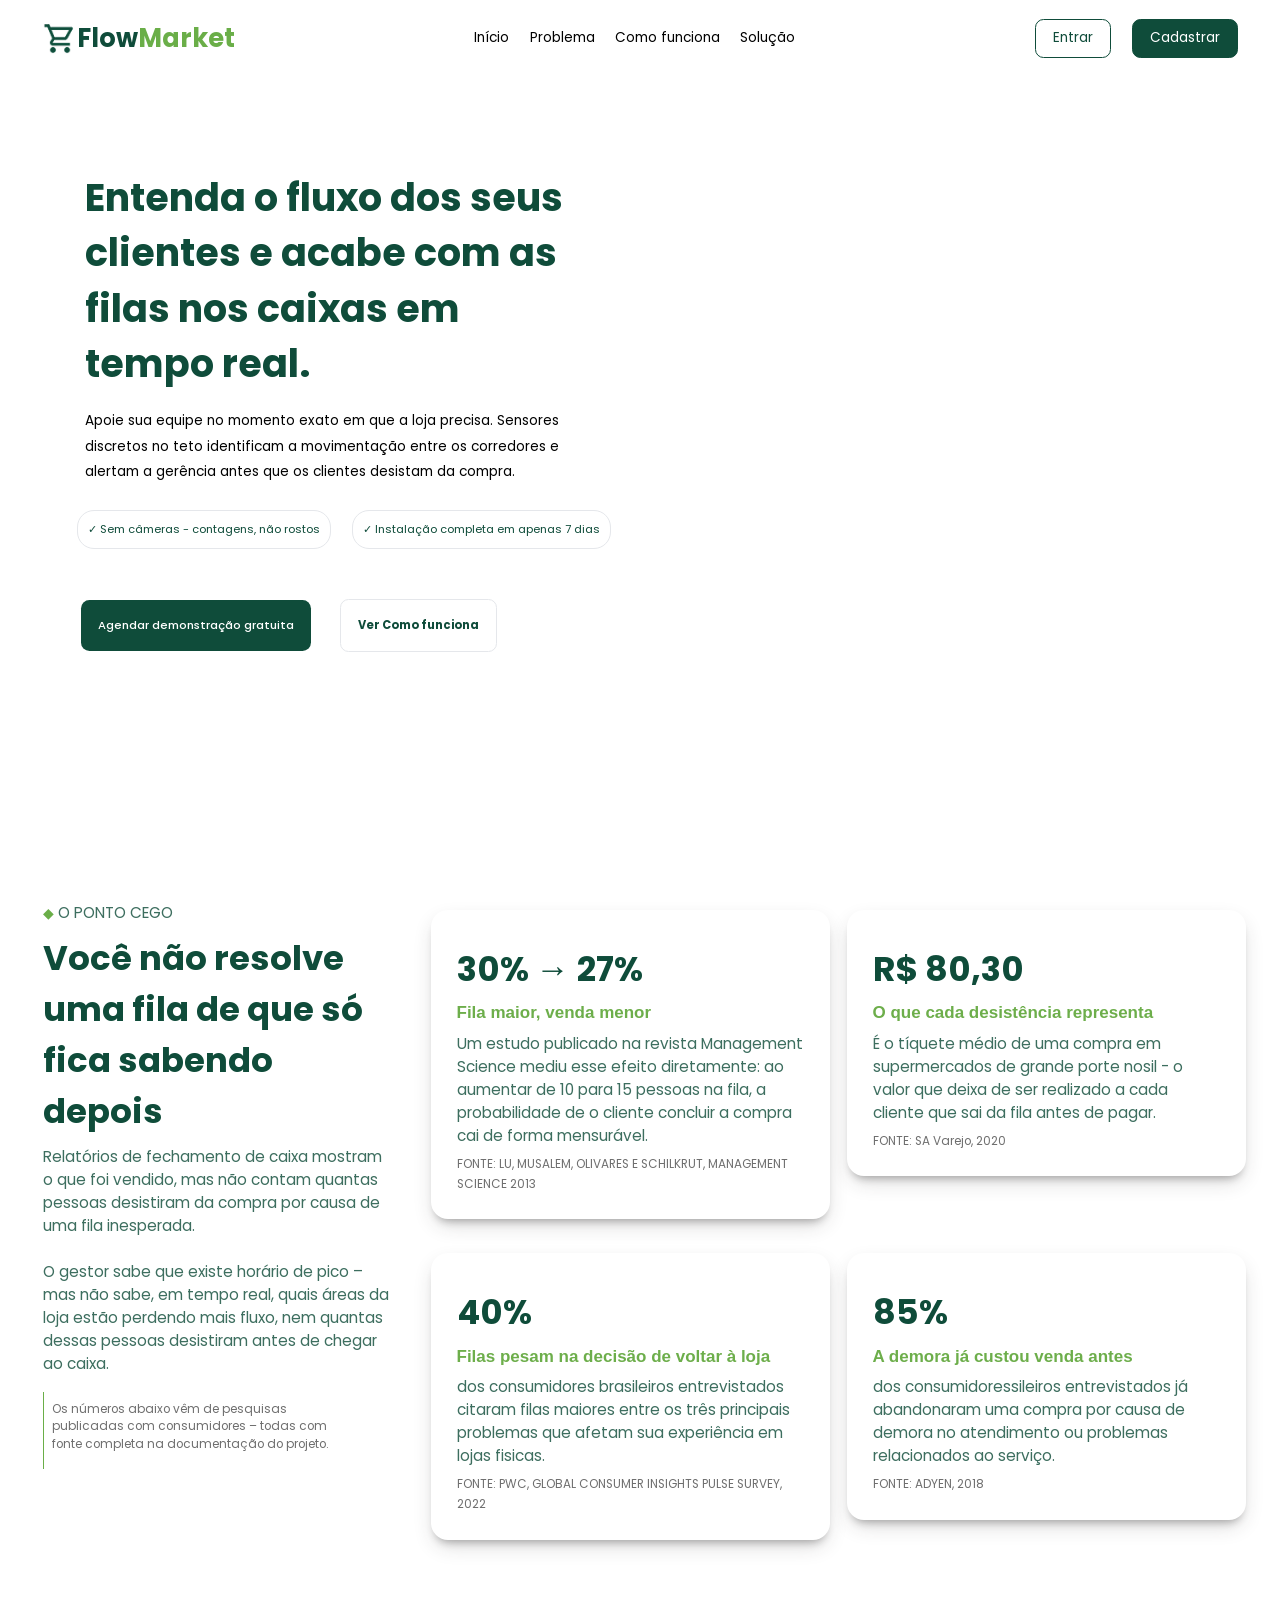
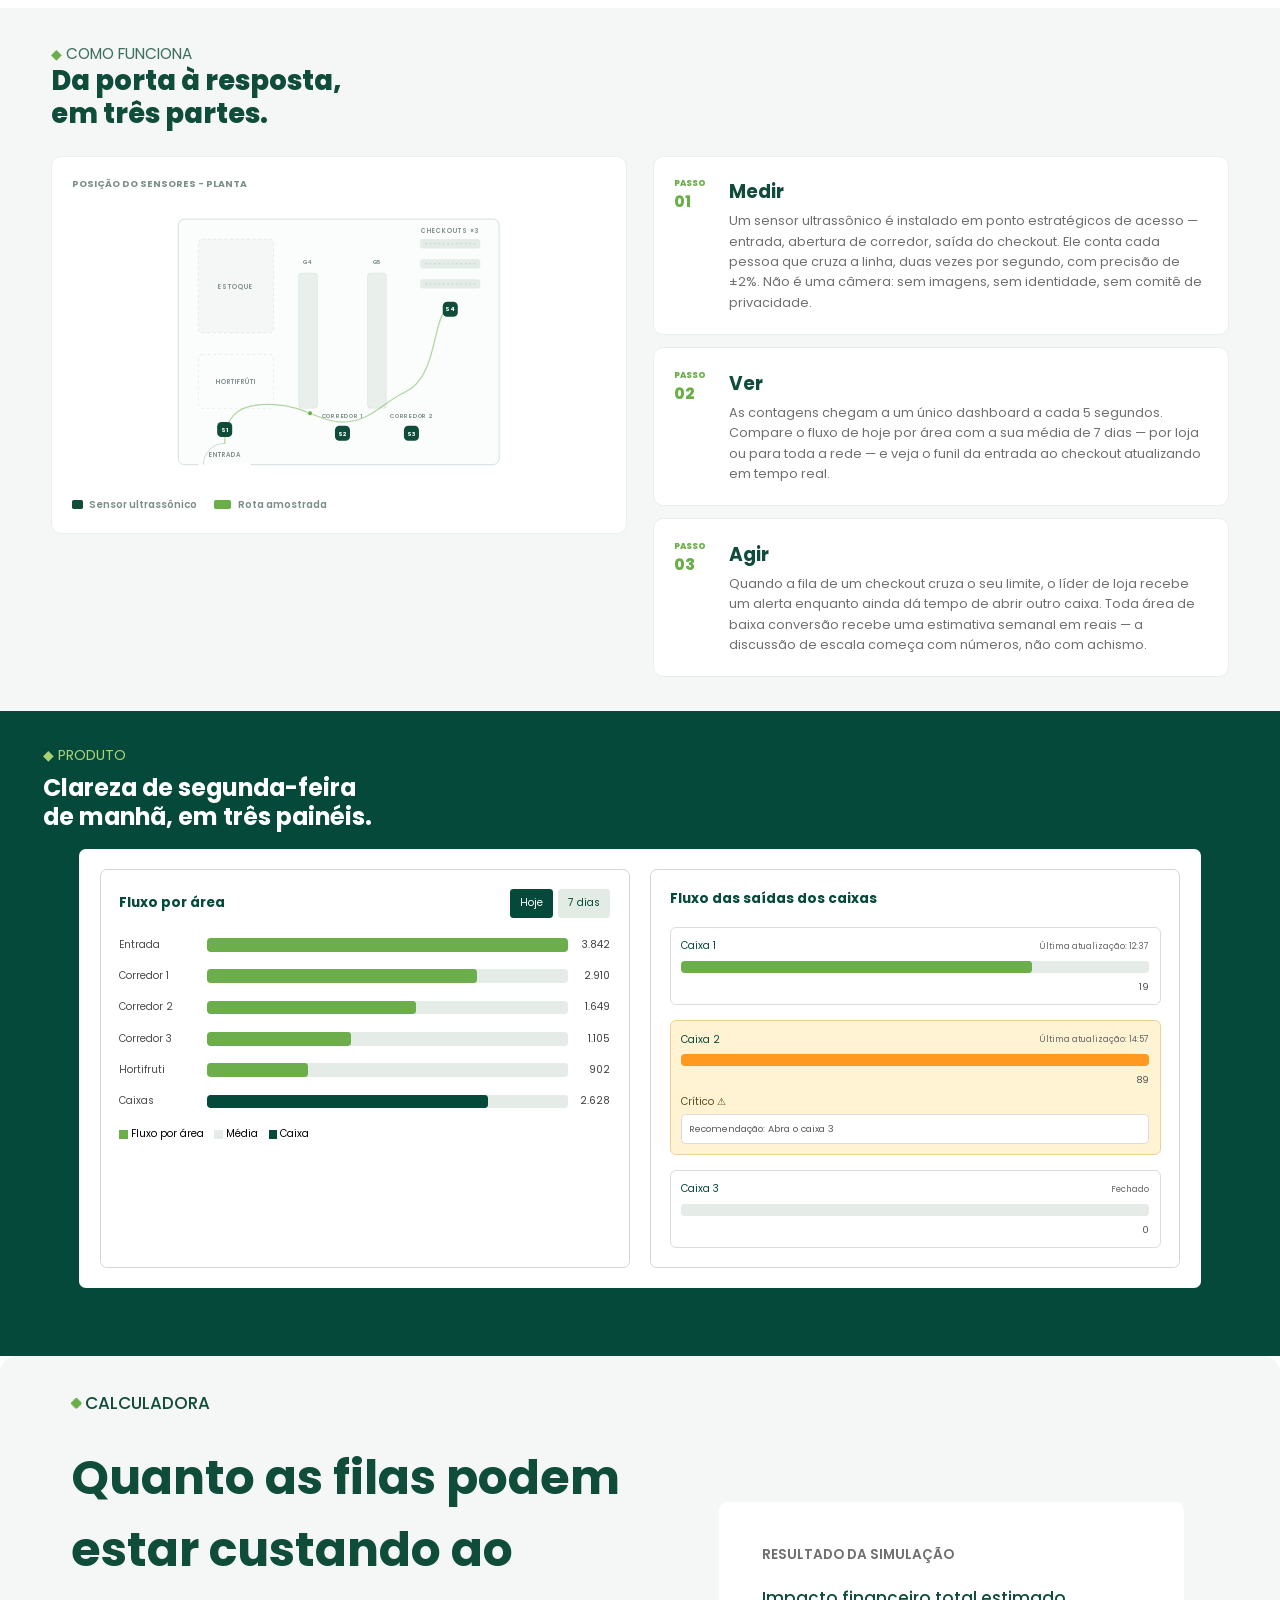
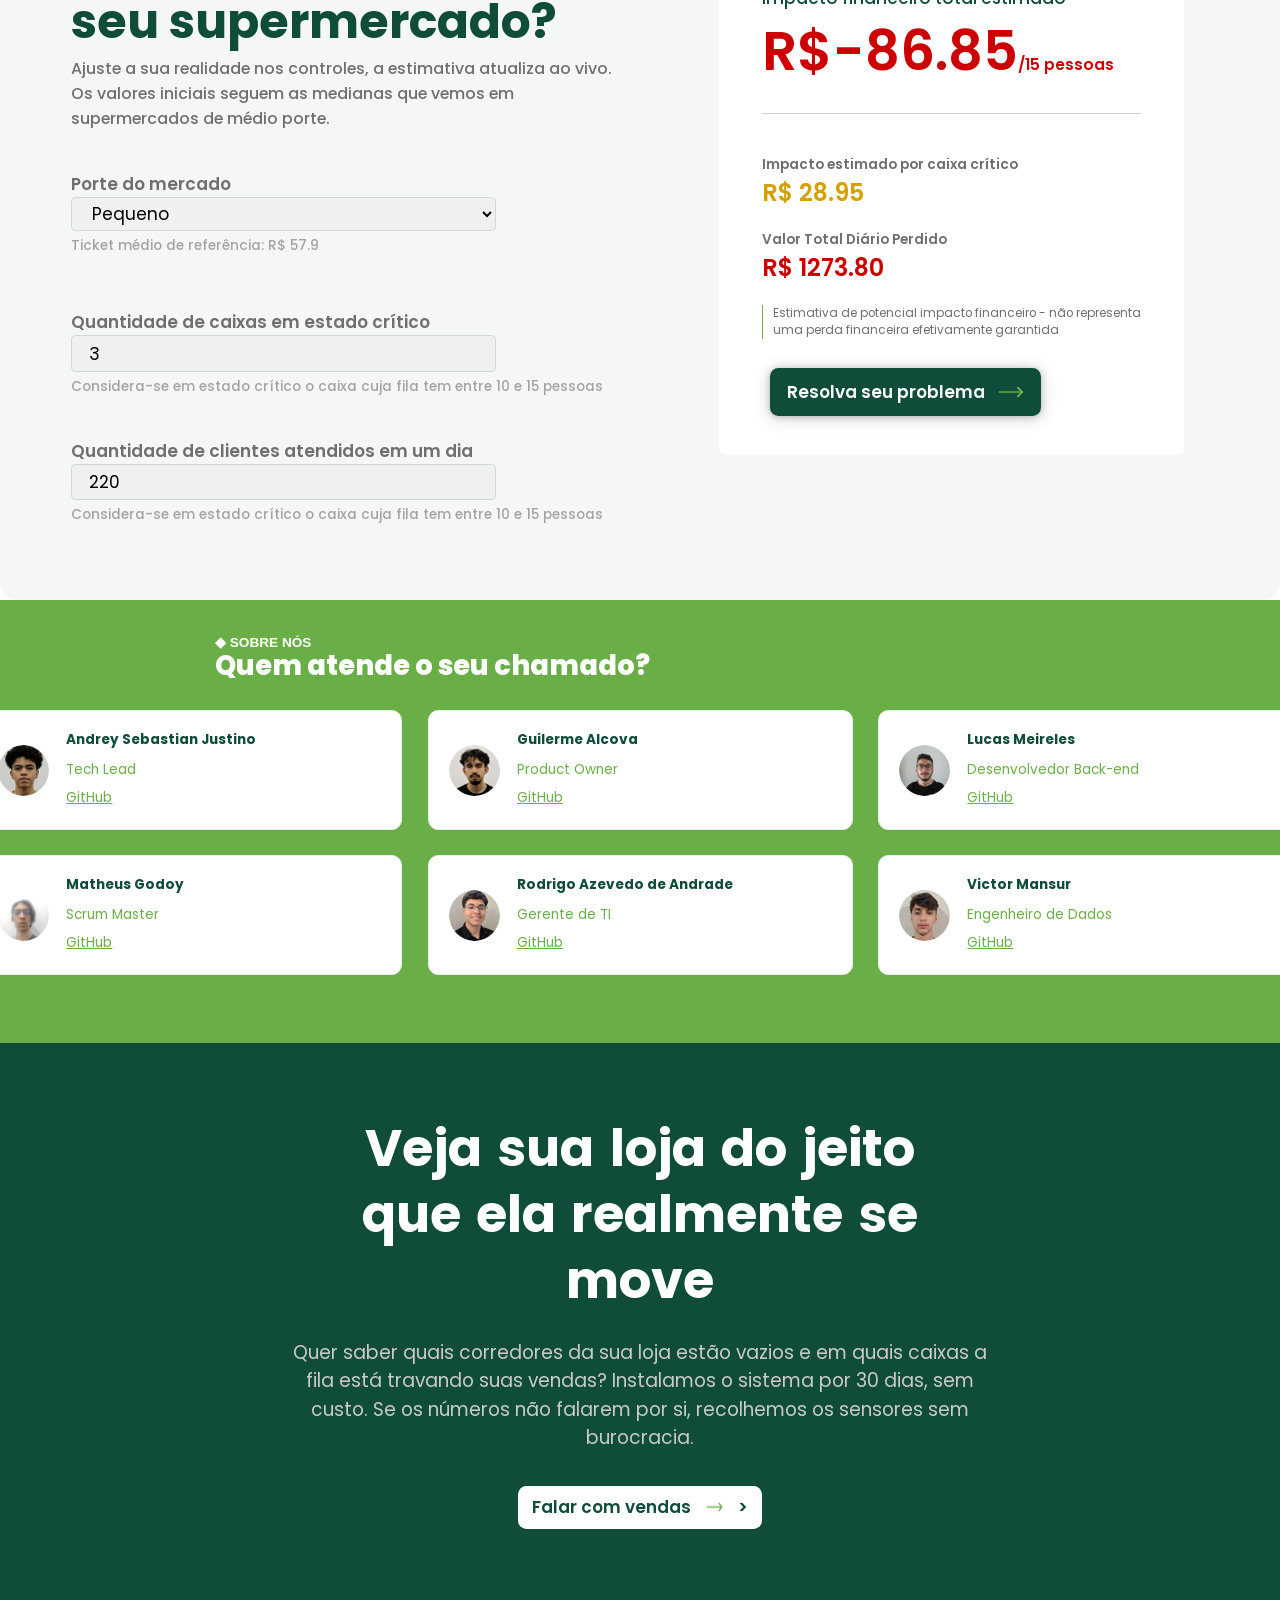
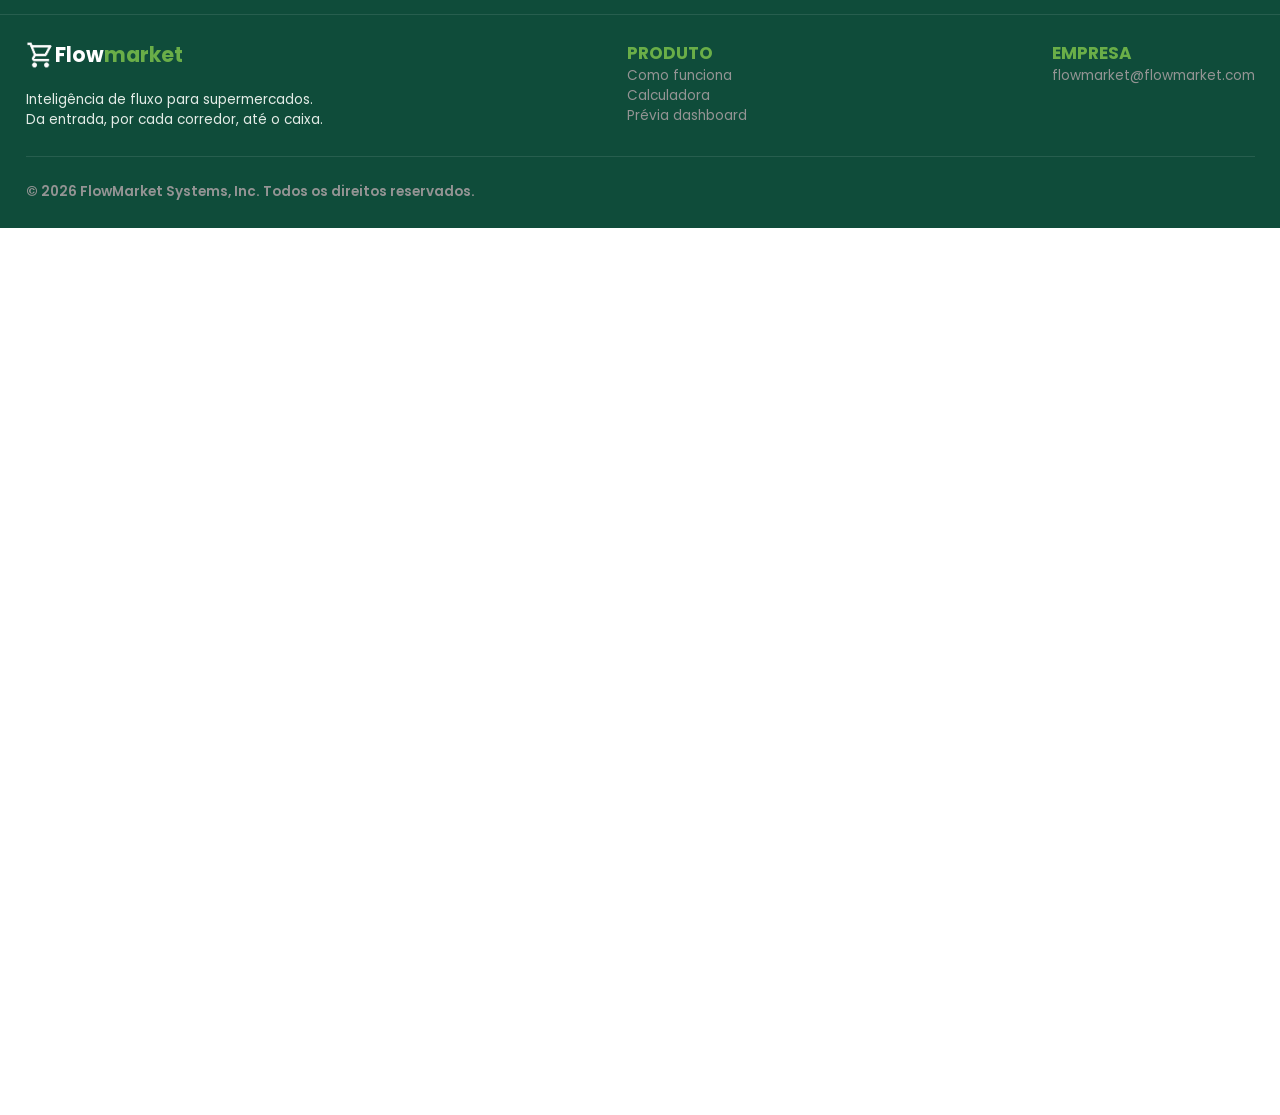
==== commit ffd751e3: "refac: atualizar a seção da calculadora e aprimorar a experiência de entrada do usuário" ====
--- a/public/index.html
+++ b/public/index.html
@@ -291,7 +291,8 @@
         <div class="ajustes">
             <div class="cabecalho">
                 <p class="nomePagina">◆ PRODUTO</p>
-                <h1>Clareza de segunda-feira de manhã, em três painéis.</h1>
+                <h1>Clareza de segunda-feira<br>
+                    de manhã, em três painéis.</h1>
             </div>
 
             <!-- Caixa branca que contém os dois painéis -->
@@ -433,8 +434,8 @@
     <section class="calculadora_panel">
         <div class="calculadora">
             <span class="medium green center" style="font-size: 20px;"> <img src="img/Rectangle.png" alt="cristal">
-                PRODUTO </span>
-            <h1 class="title"> Quanto o fluxo invisível <br> custa para você? </h1>
+                CALCULADORA </span>
+            <h1 class="title"> Quanto as filas podem <br> estar custando ao <br>seu supermercado? </h1>
             <h3 class="medium"> Ajuste a sua realidade nos controles, a estimativa atualiza ao vivo. <br> Os valores
                 iniciais seguem as
                 medianas que vemos em <br> supermercados de médio porte. </h3><br><br>
@@ -451,7 +452,11 @@
             </div>
 
             <div class="input">Quantidade de caixas em estado crítico<br><input type="number" id="ipt_caixas"
-                    placeholder="2" oninput="calcular()"><br>
+                    placeholder="2" oninput="calcular()" value="3"><br>
+                <span class="subtitle">Considera-se em estado crítico o caixa cuja fila tem entre 10 e 15 pessoas</span>
+            </div> <br><br>
+            <div class="input">Quantidade de clientes atendidos em um dia<br><input type="number" id="ipt_clientes"
+                    placeholder="2" oninput="calcular()" value="220"><br>
                 <span class="subtitle">Considera-se em estado crítico o caixa cuja fila tem entre 10 e 15 pessoas</span>
             </div> <br><br>
 
@@ -460,25 +465,29 @@
         <div class="mostra">
             <span class="semibold">RESULTADO DA SIMULAÇÃO</span><br><br>
             <span class="medium medium_size" style="color: #0F4C3A;">Impacto financeiro total estimado</span> <br>
-            <span class="semibold green" style="font-size: 64px;">
-                R$ <span id="total">0.00</span>
+            <span class="semibold red" style="font-size: 64px;">
+                R$-<span id="total">0.00</span><span style="font-size: 18px;" id="calc_pessoas">/0 pessoas</span>
             </span>
 
             <div class="linha"></div><br>
 
-            <span class="semibold">Impacto estimado por caixa crítico<br><br>
-                <span class="lime" style="font-size: 28px;">R$ <span id="total_por_caixa">0.00</span></span>
+            <span class="semibold">Impacto estimado por caixa crítico<br>
+                <span class="lime" style="font-size: 28px; color: rgb(214, 160, 0);"> R$ <span id="total_por_caixa">28,95</span></span>
             </span><br><br>
+            <span class="semibold">Valor Total Diário Perdido<br>
+                <span class="red" style="font-size: 28px;"> R$ <span id="total_diario">28,95</span></span>
+            </span><br><br>
+            
             <div class="aviso">
                 <div class="linha_verde"></div>
                 <span style="font-size: 14px;">
                     Estimativa de potencial impacto financeiro - não representa <br>
                     uma perda financeira efetivamente garantida
                 </span>
-            </div> <br><br>
-
-
-            <button class="btn_calculadora" onclick="saiba_mais()">Falar com vendas<img src="img/Right_Arrow.png"
+            </div> <br>
+
+
+            <button class="btn_calculadora" style="cursor: pointer;" onclick="saiba_mais()">Resolva seu problema<img src="img/Right_Arrow.png"
                     style="margin-left: 15px;" alt="flecha"></button><br><br>
         </div>
     </section>
@@ -566,7 +575,7 @@
                 os números não falarem por si, recolhemos os sensores sem burocracia.</p>
         </div>
         <div>
-            <button class="text-button-cta">Nossa solução<img src="img/seta.png" class="icon-cta">
+            <button class="text-button-cta">Falar com vendas<img src="img/seta.png" class="icon-cta">>
             </button>
         </div>
     </section>
@@ -621,6 +630,12 @@
 
         total.innerHTML = perda_caixa
 
+        calc_pessoas.innerHTML = `/${clientes * caixas} pessoas`
+
+        let valorDiarioPerdido = Number(ipt_clientes.value) * ticket * 0.1
+
+        total_diario.innerHTML = valorDiarioPerdido.toFixed(2)
+
         if (isNaN(total_caixa) || caixas <= 0) {
             total_por_caixa.innerHTML = 0.00
         }
@@ -630,8 +645,25 @@
     }
 
     function saiba_mais() {
-        alert("Link para outra página")
+        const assunto = "Quero resolver as filas do meu supermercado";
+        const mensagem = [
+            "Olá, equipe FlowMarket!",
+            "",
+            "Tenho interesse em conhecer a solução FlowMarket para resolver o problema de filas no meu supermercado.",
+            "Por favor, entrem em contato para conversarmos.",
+            "",
+            "Atenciosamente,",
+            "[Seu nome]",
+            "[Nome do supermercado]",
+            "[Telefone para contato]"
+        ].join("\n");
+
+        window.location.href = `mailto:centralFlow@flowmarket.com?subject=${encodeURIComponent(assunto)}&body=${encodeURIComponent(mensagem)}`;
     }
+
+    window.addEventListener("DOMContentLoaded", function(){
+        calcular()
+    })
 </script>
 
 </html>
--- a/public/css/style.css
+++ b/public/css/style.css
@@ -362,9 +362,10 @@
     background-color: #6AAE48;
     display: flex;
     justify-content: center;
-    padding: 80px 80px 80px 100px;
+    padding: 40px 20px;
     width: 100%;
     color: #6F6F6F;
+    padding-bottom: 80px;
 }
 
 .container_planta{
@@ -375,7 +376,8 @@
     width: 100%;
 }
 
-.container{ 
+.container{
+    max-width: 1000px;
     width: 100%;
 }
 
@@ -393,15 +395,18 @@
 
 .sub-titulo {
     color: #ffff;
-    font-size: 20px;
-    font-family: 'Poppins', sans-serif;
+    font-size: 16px;
+    font-family: 'Popins', sans-serif;
+    font-weight: 700;
+    display: block;
+
 }
 
 .container-time {
     display: grid;
     justify-content: center;
     grid-template-columns: repeat(3, 1fr);
-    gap: 30px
+    gap: 30px;
 }
 
 .h3-stilo {
@@ -412,15 +417,12 @@
     display: flex;
     align-items: center;
     gap: 20px;
-    height: 160px;
-    width: 100%;
-    max-width: 450px;
-    margin-top: 20px;
+    width: 500px;
 }
 
 .avatar {
-    width: 80px;
-    height: 80px;
+    width: 60px;
+    height: 60px;
     border-radius: 50%;
     object-fit: cover;
 }
@@ -429,6 +431,7 @@
     display: flex;
     flex-direction: column;
     gap: 10px;
+
 }
 
 .membro-info .h3-stilo {
@@ -478,7 +481,7 @@
     background-color: #F4F7F5;
     width: 100%;
     color: #6F6F6F;
-    padding: 60px 60px 60px 80px;
+    padding: 40px 60px;
 }
 
 .body-f .container {
@@ -720,14 +723,17 @@
     flex-direction: column;
     background-color: rgb(4, 73, 57);
     width: 100%;
-    padding: 70px 60px 90px 60px;
+    padding-bottom: 50px;
 }
 
 /* Espaço entre as bordas e o conteúdo */
+.ajustes {
+    padding: 30px 20px;
+}
 
 /* Cabeçalho da página */
 .cabecalho {
-    padding: 0px 30px 20px;
+    padding: 10px 30px 20px;
     color: white;
 }
 
@@ -749,7 +755,7 @@
     align-items: stretch;
     gap: 24px;
     background-color: white;
-    width: 95%;
+    width: 90%;
     margin: 0 auto;
     padding: 24px;
     border-radius: 8px;
@@ -1012,6 +1018,7 @@
 
     box-sizing: border-box;
     overflow: hidden;
+    align-items: center;
 }
 
 .calculadora {
@@ -1023,7 +1030,7 @@
 }
 
 .mostra {
-    padding: 40px;
+    padding: 50px;
     border-radius: 10px;
     background-color: #FFFFFF;
     width: fit-content;
@@ -1031,6 +1038,7 @@
     min-width: 0;
     margin: 30px;
     overflow-wrap: break-word;
+    max-height: 650px;
 }
 
 .semibold {
@@ -1043,6 +1051,10 @@
 
 .medium_size {
     font-size: 20px;
+}
+
+.red{
+    color: #cc0000;
 }
 
 .green {
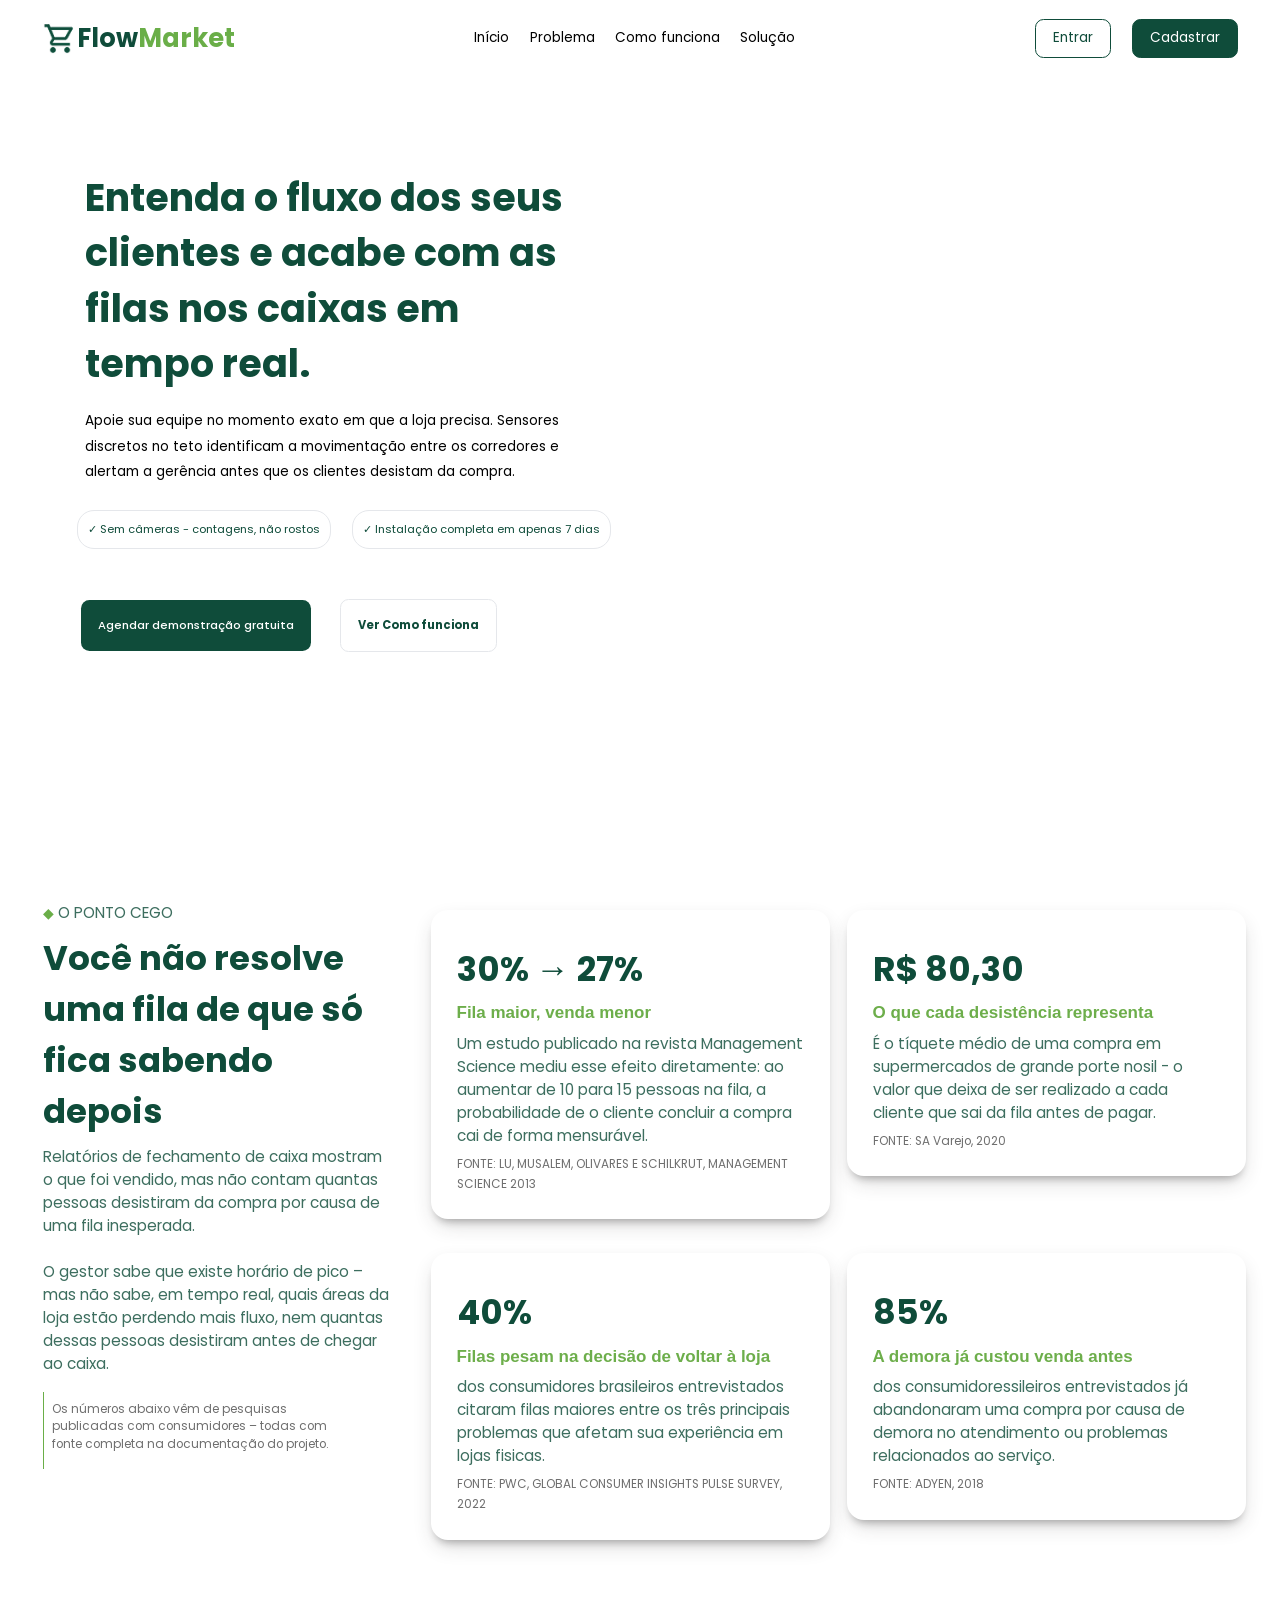
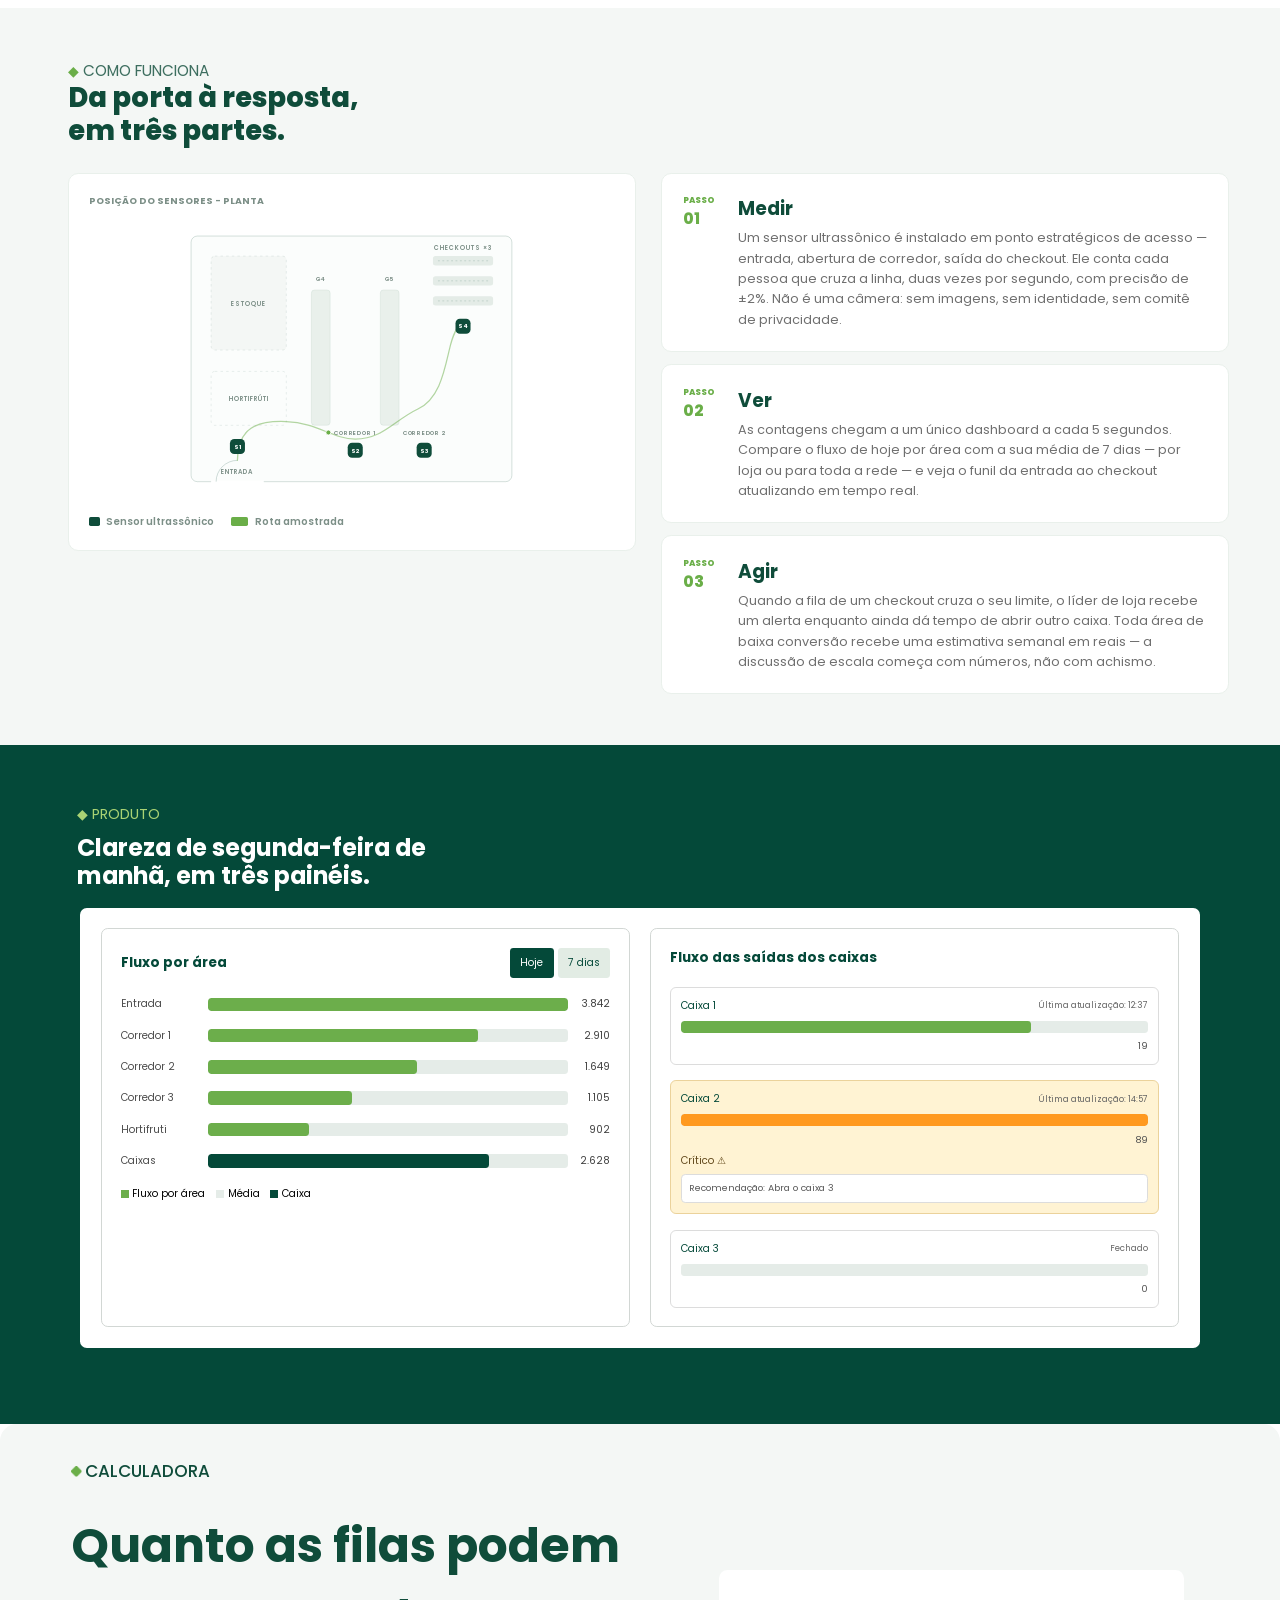
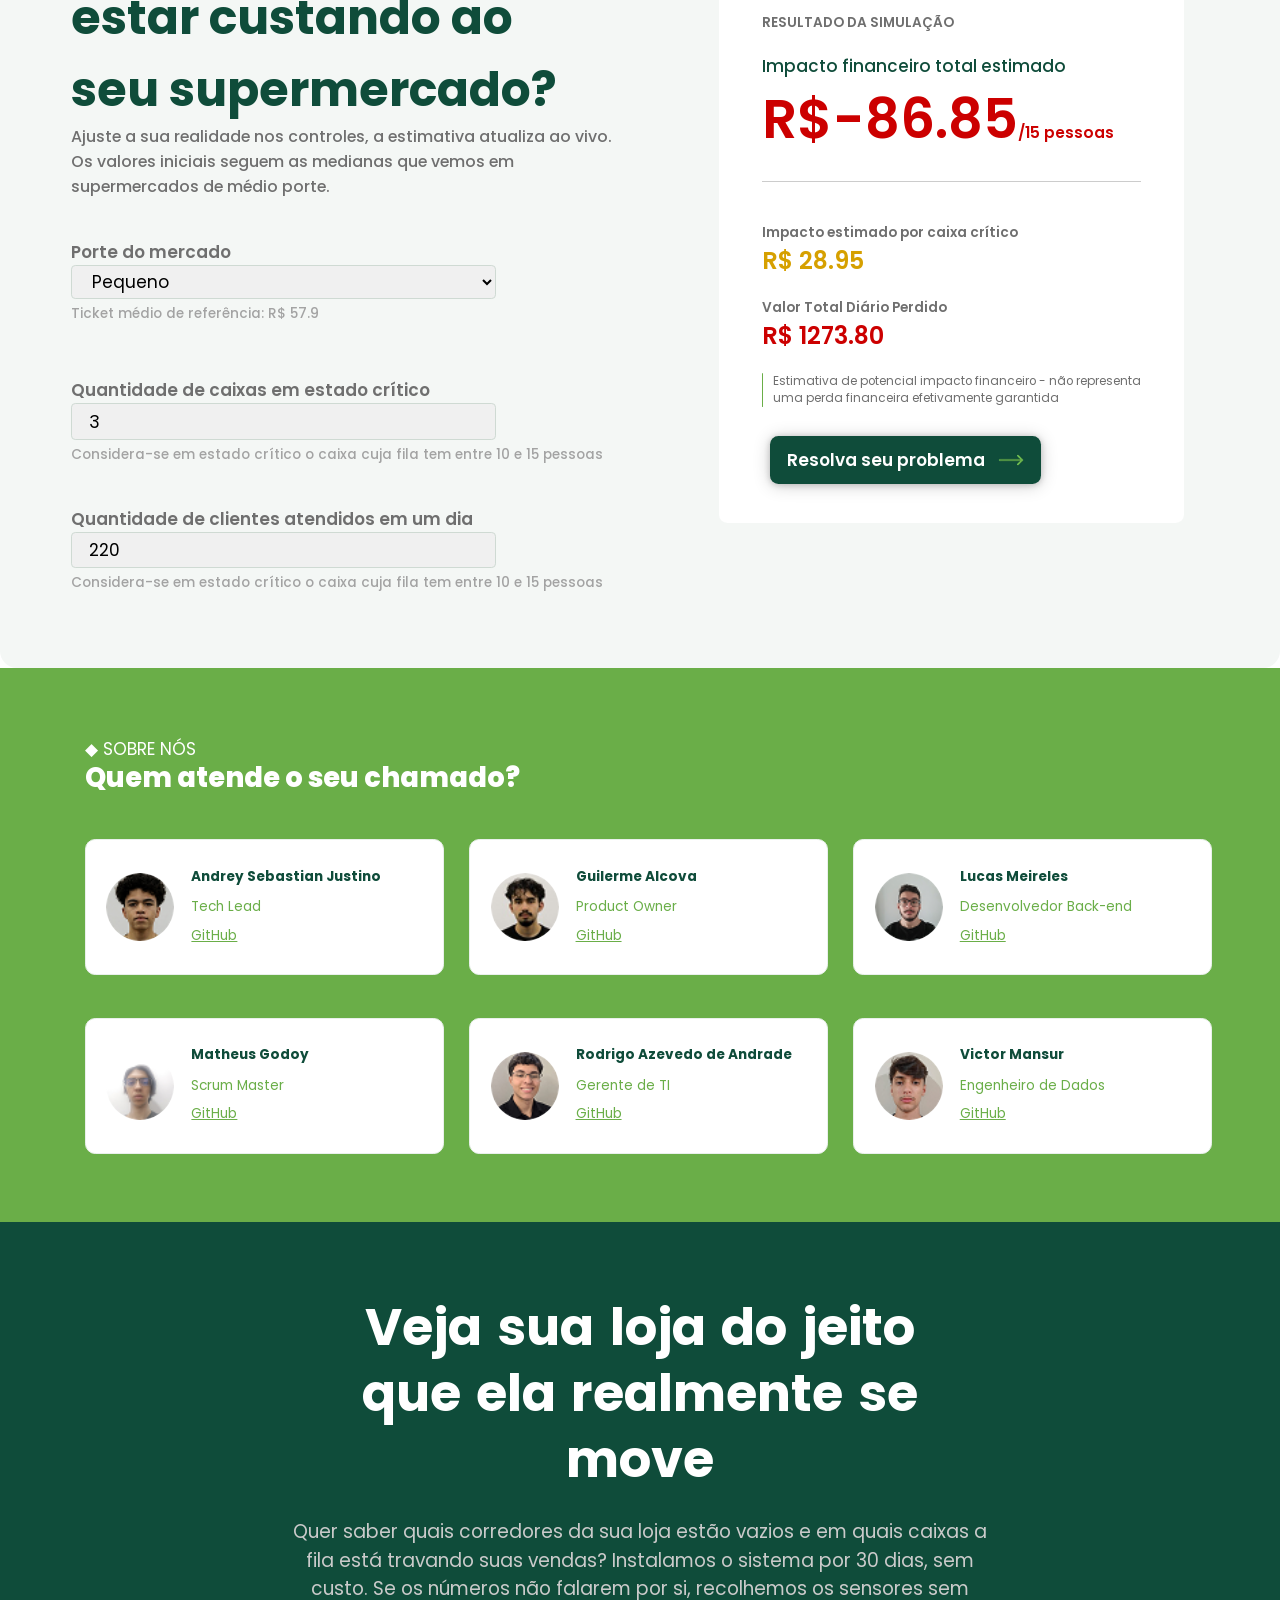
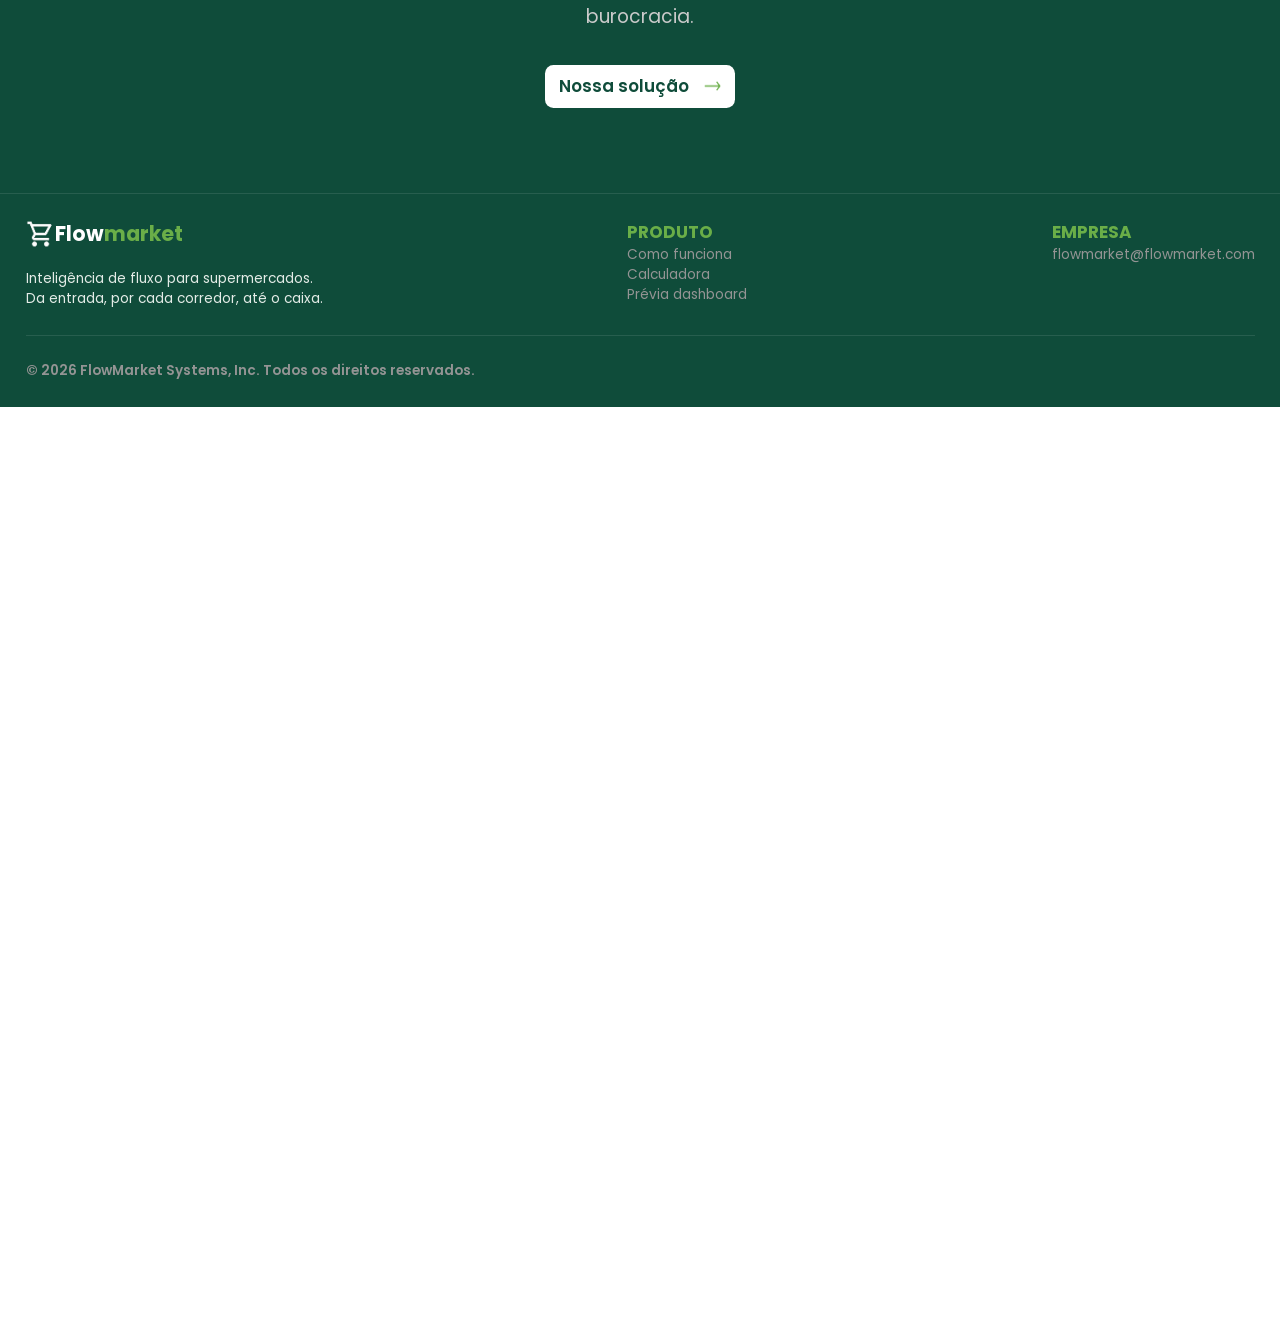
==== commit 939c2a0a: "Merge pull request #54 from FlowMarket01/refac/calculadora refac: atualizar a seção da calculadora e" ====
--- a/public/index.html
+++ b/public/index.html
@@ -291,8 +291,7 @@
         <div class="ajustes">
             <div class="cabecalho">
                 <p class="nomePagina">◆ PRODUTO</p>
-                <h1>Clareza de segunda-feira<br>
-                    de manhã, em três painéis.</h1>
+                <h1>Clareza de segunda-feira de manhã, em três painéis.</h1>
             </div>
 
             <!-- Caixa branca que contém os dois painéis -->
@@ -575,7 +574,7 @@
                 os números não falarem por si, recolhemos os sensores sem burocracia.</p>
         </div>
         <div>
-            <button class="text-button-cta">Falar com vendas<img src="img/seta.png" class="icon-cta">>
+            <button class="text-button-cta">Nossa solução<img src="img/seta.png" class="icon-cta">
             </button>
         </div>
     </section>
--- a/public/css/style.css
+++ b/public/css/style.css
@@ -362,10 +362,9 @@
     background-color: #6AAE48;
     display: flex;
     justify-content: center;
-    padding: 40px 20px;
+    padding: 80px 80px 80px 100px;
     width: 100%;
     color: #6F6F6F;
-    padding-bottom: 80px;
 }
 
 .container_planta{
@@ -376,8 +375,7 @@
     width: 100%;
 }
 
-.container{
-    max-width: 1000px;
+.container{ 
     width: 100%;
 }
 
@@ -395,18 +393,15 @@
 
 .sub-titulo {
     color: #ffff;
-    font-size: 16px;
-    font-family: 'Popins', sans-serif;
-    font-weight: 700;
-    display: block;
-
+    font-size: 20px;
+    font-family: 'Poppins', sans-serif;
 }
 
 .container-time {
     display: grid;
     justify-content: center;
     grid-template-columns: repeat(3, 1fr);
-    gap: 30px;
+    gap: 30px
 }
 
 .h3-stilo {
@@ -417,12 +412,15 @@
     display: flex;
     align-items: center;
     gap: 20px;
-    width: 500px;
+    height: 160px;
+    width: 100%;
+    max-width: 450px;
+    margin-top: 20px;
 }
 
 .avatar {
-    width: 60px;
-    height: 60px;
+    width: 80px;
+    height: 80px;
     border-radius: 50%;
     object-fit: cover;
 }
@@ -431,7 +429,6 @@
     display: flex;
     flex-direction: column;
     gap: 10px;
-
 }
 
 .membro-info .h3-stilo {
@@ -481,7 +478,7 @@
     background-color: #F4F7F5;
     width: 100%;
     color: #6F6F6F;
-    padding: 40px 60px;
+    padding: 60px 60px 60px 80px;
 }
 
 .body-f .container {
@@ -723,17 +720,14 @@
     flex-direction: column;
     background-color: rgb(4, 73, 57);
     width: 100%;
-    padding-bottom: 50px;
+    padding: 70px 60px 90px 60px;
 }
 
 /* Espaço entre as bordas e o conteúdo */
-.ajustes {
-    padding: 30px 20px;
-}
 
 /* Cabeçalho da página */
 .cabecalho {
-    padding: 10px 30px 20px;
+    padding: 0px 30px 20px;
     color: white;
 }
 
@@ -755,7 +749,7 @@
     align-items: stretch;
     gap: 24px;
     background-color: white;
-    width: 90%;
+    width: 95%;
     margin: 0 auto;
     padding: 24px;
     border-radius: 8px;
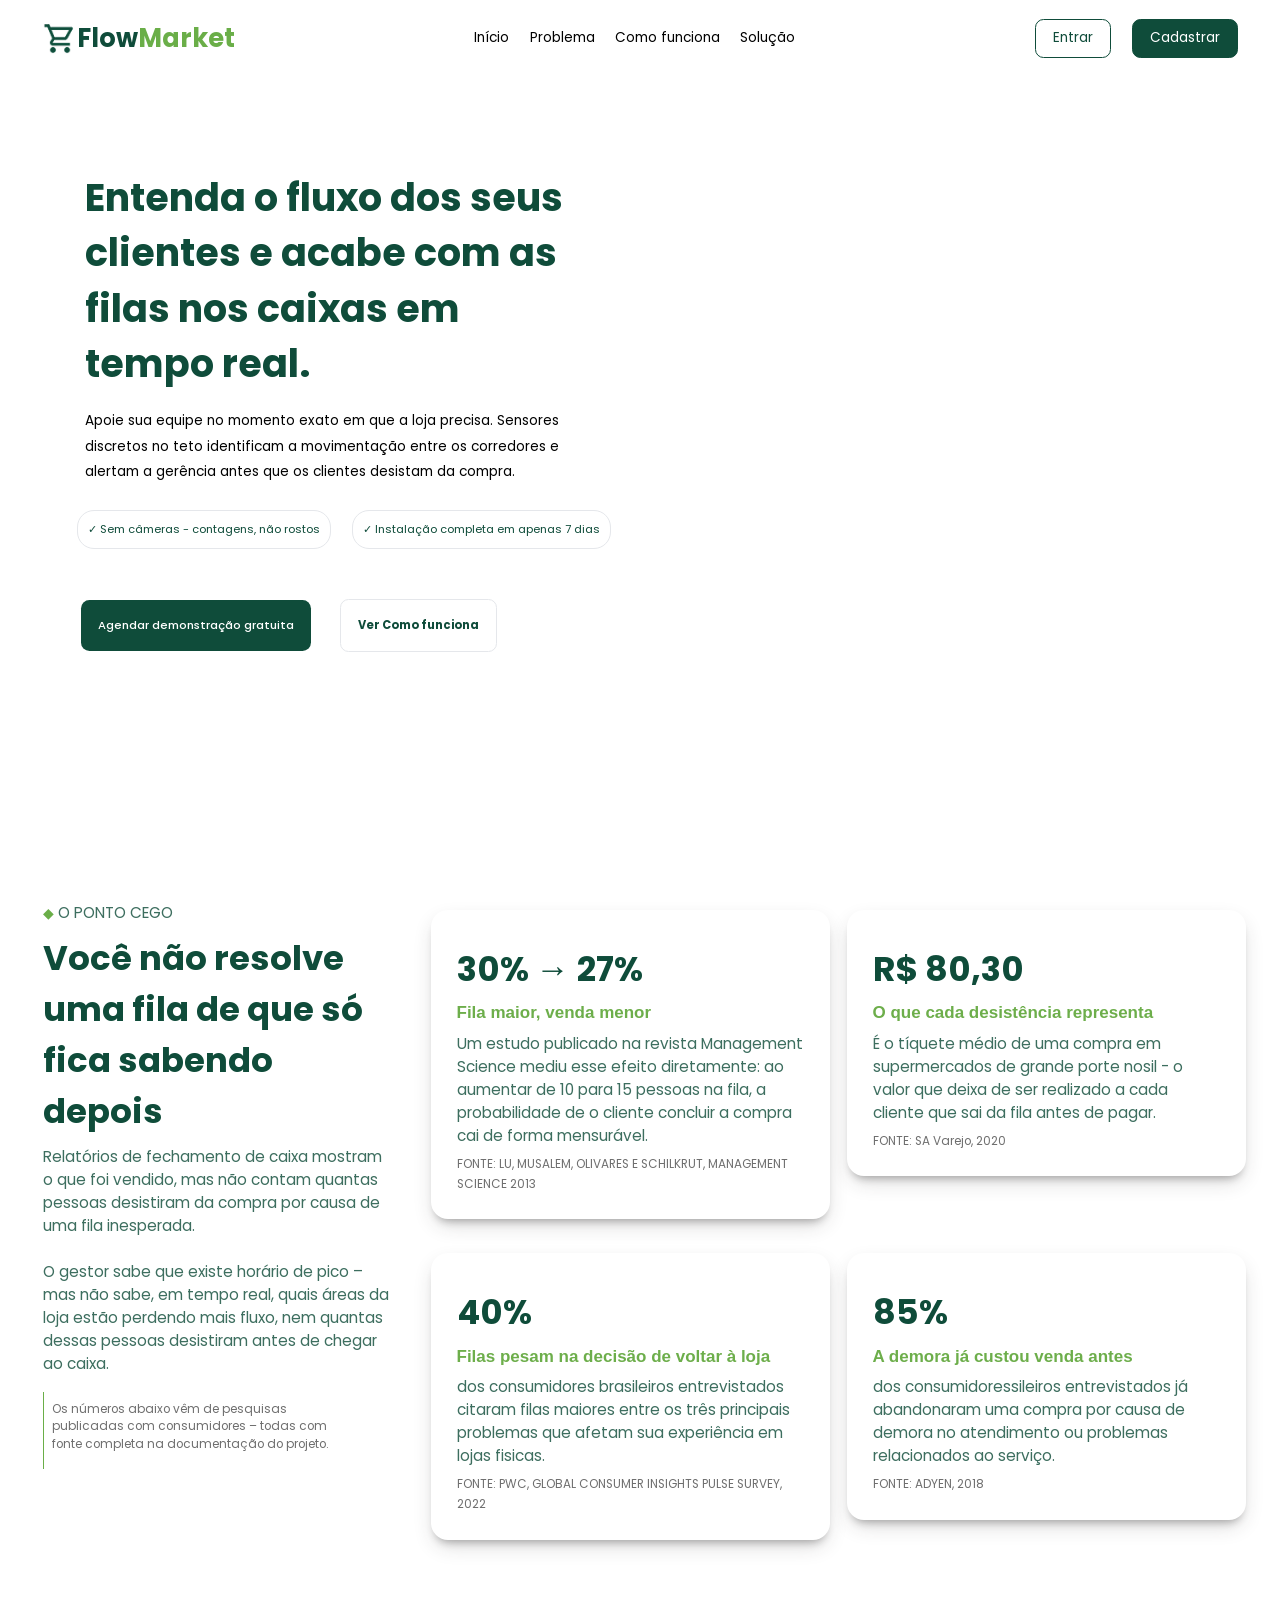
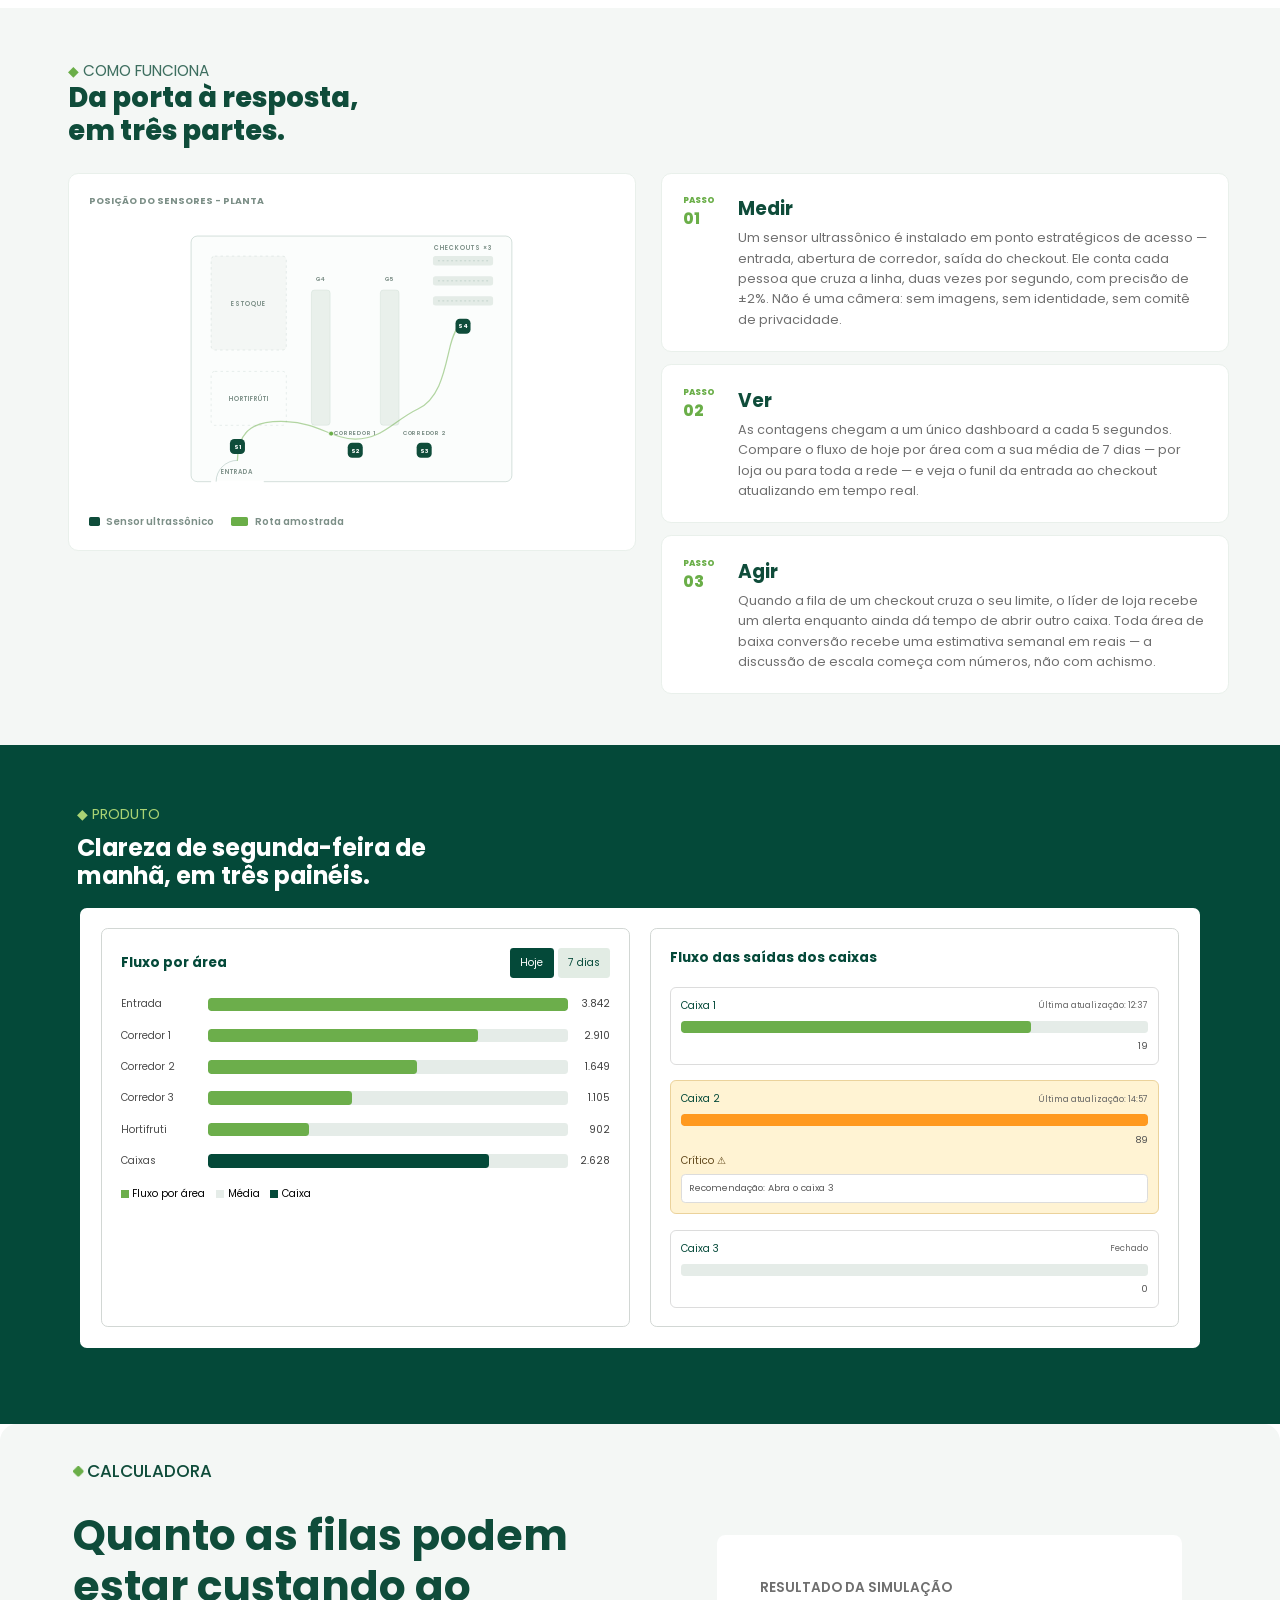
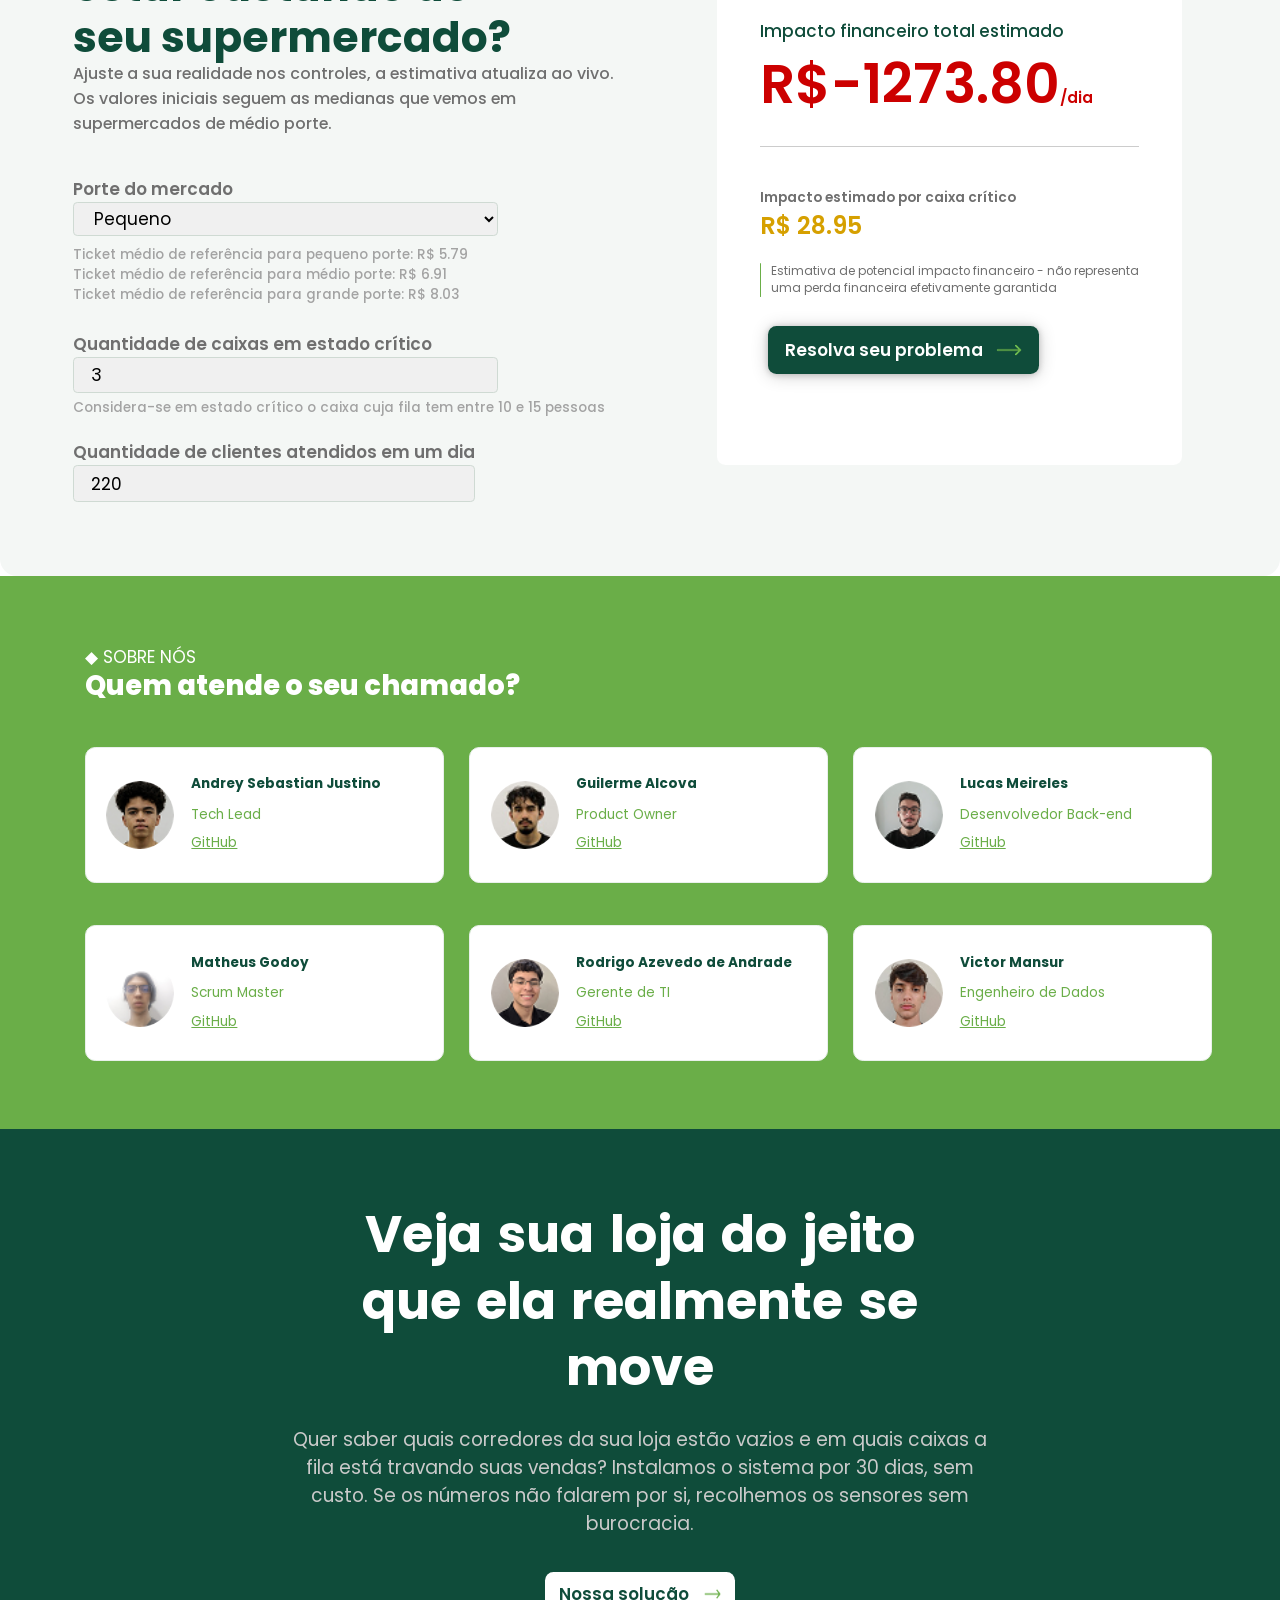
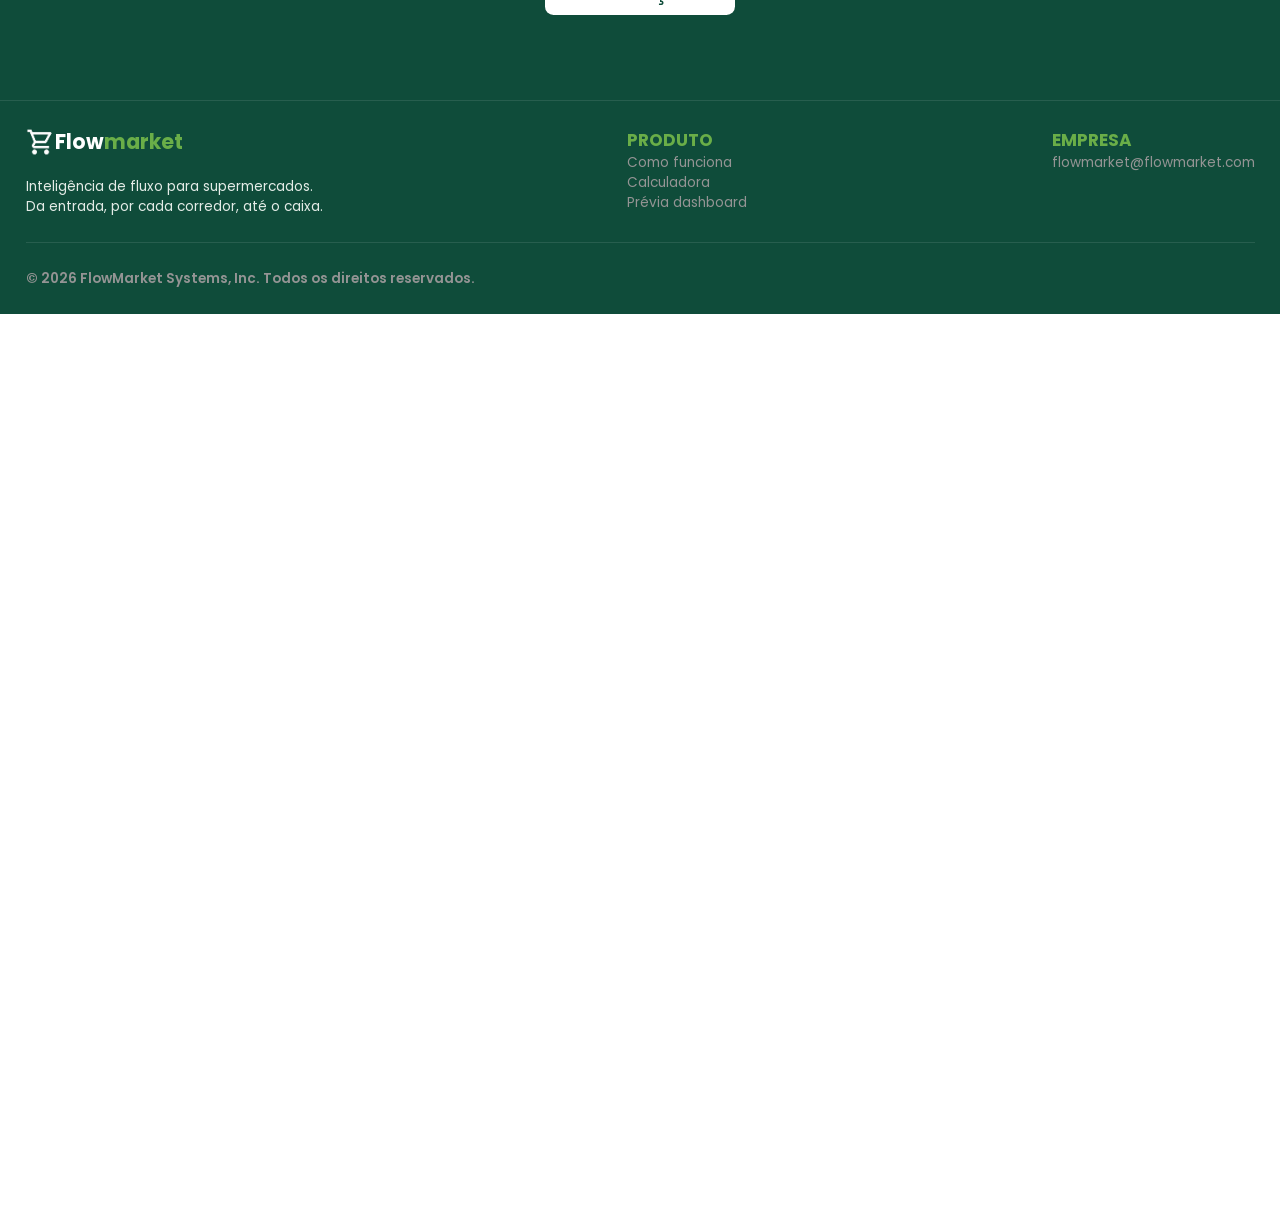
==== commit 6a8c5324: "refac: ajustar a exibição do preço do ticket e melhorar a disposição da seção de entrada" ====
--- a/public/index.html
+++ b/public/index.html
@@ -446,17 +446,19 @@
                     <option value="medio">Médio</option>
                     <option value="grande">Grande</option>
                 </select> <br>
-                <span class="subtitle">Ticket médio de referência: R$ <span id="valor_ticket"></span></span><br><br>
+                <span class="subtitle" style="display: block; margin-top: 10px;">Ticket médio de referência para pequeno porte: R$ 5.79</span>
+                <span class="subtitle" style="display: block;">Ticket médio de referência para médio porte: R$ 6.91</span>
+                <span class="subtitle" style="display: block;">Ticket médio de referência para grande porte: R$ 8.03</span>
+
                 <br>
             </div>
 
             <div class="input">Quantidade de caixas em estado crítico<br><input type="number" id="ipt_caixas"
                     placeholder="2" oninput="calcular()" value="3"><br>
                 <span class="subtitle">Considera-se em estado crítico o caixa cuja fila tem entre 10 e 15 pessoas</span>
-            </div> <br><br>
+            </div> <br>
             <div class="input">Quantidade de clientes atendidos em um dia<br><input type="number" id="ipt_clientes"
                     placeholder="2" oninput="calcular()" value="220"><br>
-                <span class="subtitle">Considera-se em estado crítico o caixa cuja fila tem entre 10 e 15 pessoas</span>
             </div> <br><br>
 
         </div>
@@ -472,9 +474,6 @@
 
             <span class="semibold">Impacto estimado por caixa crítico<br>
                 <span class="lime" style="font-size: 28px; color: rgb(214, 160, 0);"> R$ <span id="total_por_caixa">28,95</span></span>
-            </span><br><br>
-            <span class="semibold">Valor Total Diário Perdido<br>
-                <span class="red" style="font-size: 28px;"> R$ <span id="total_diario">28,95</span></span>
             </span><br><br>
             
             <div class="aviso">
@@ -621,19 +620,17 @@
             clientes = 10
         }
 
-        valor_ticket.innerHTML = ticket;
-
         let renda_total = Number(ticket * caixas * clientes).toFixed(2);
         let perda_caixa = Number(renda_total * 0.1).toFixed(2);
         let total_caixa = perda_caixa / caixas;
 
-        total.innerHTML = perda_caixa
-
-        calc_pessoas.innerHTML = `/${clientes * caixas} pessoas`
+        calc_pessoas.innerHTML = `/dia`
 
         let valorDiarioPerdido = Number(ipt_clientes.value) * ticket * 0.1
 
-        total_diario.innerHTML = valorDiarioPerdido.toFixed(2)
+        // total_diario.innerHTML = valorDiarioPerdido.toFixed(2)
+
+        total.innerHTML = valorDiarioPerdido.toFixed(2)
 
         if (isNaN(total_caixa) || caixas <= 0) {
             total_por_caixa.innerHTML = 0.00
--- a/public/css/style.css
+++ b/public/css/style.css
@@ -1102,9 +1102,10 @@
 .title {
     color: #0F4C3A;
     font-weight: 700;
-    font-size: 56px;
+    font-size: 50px;
     margin-bottom: -2px;
     margin-top: 30px;
+    line-height: 1.2;
 }
 
 .subtitle {
